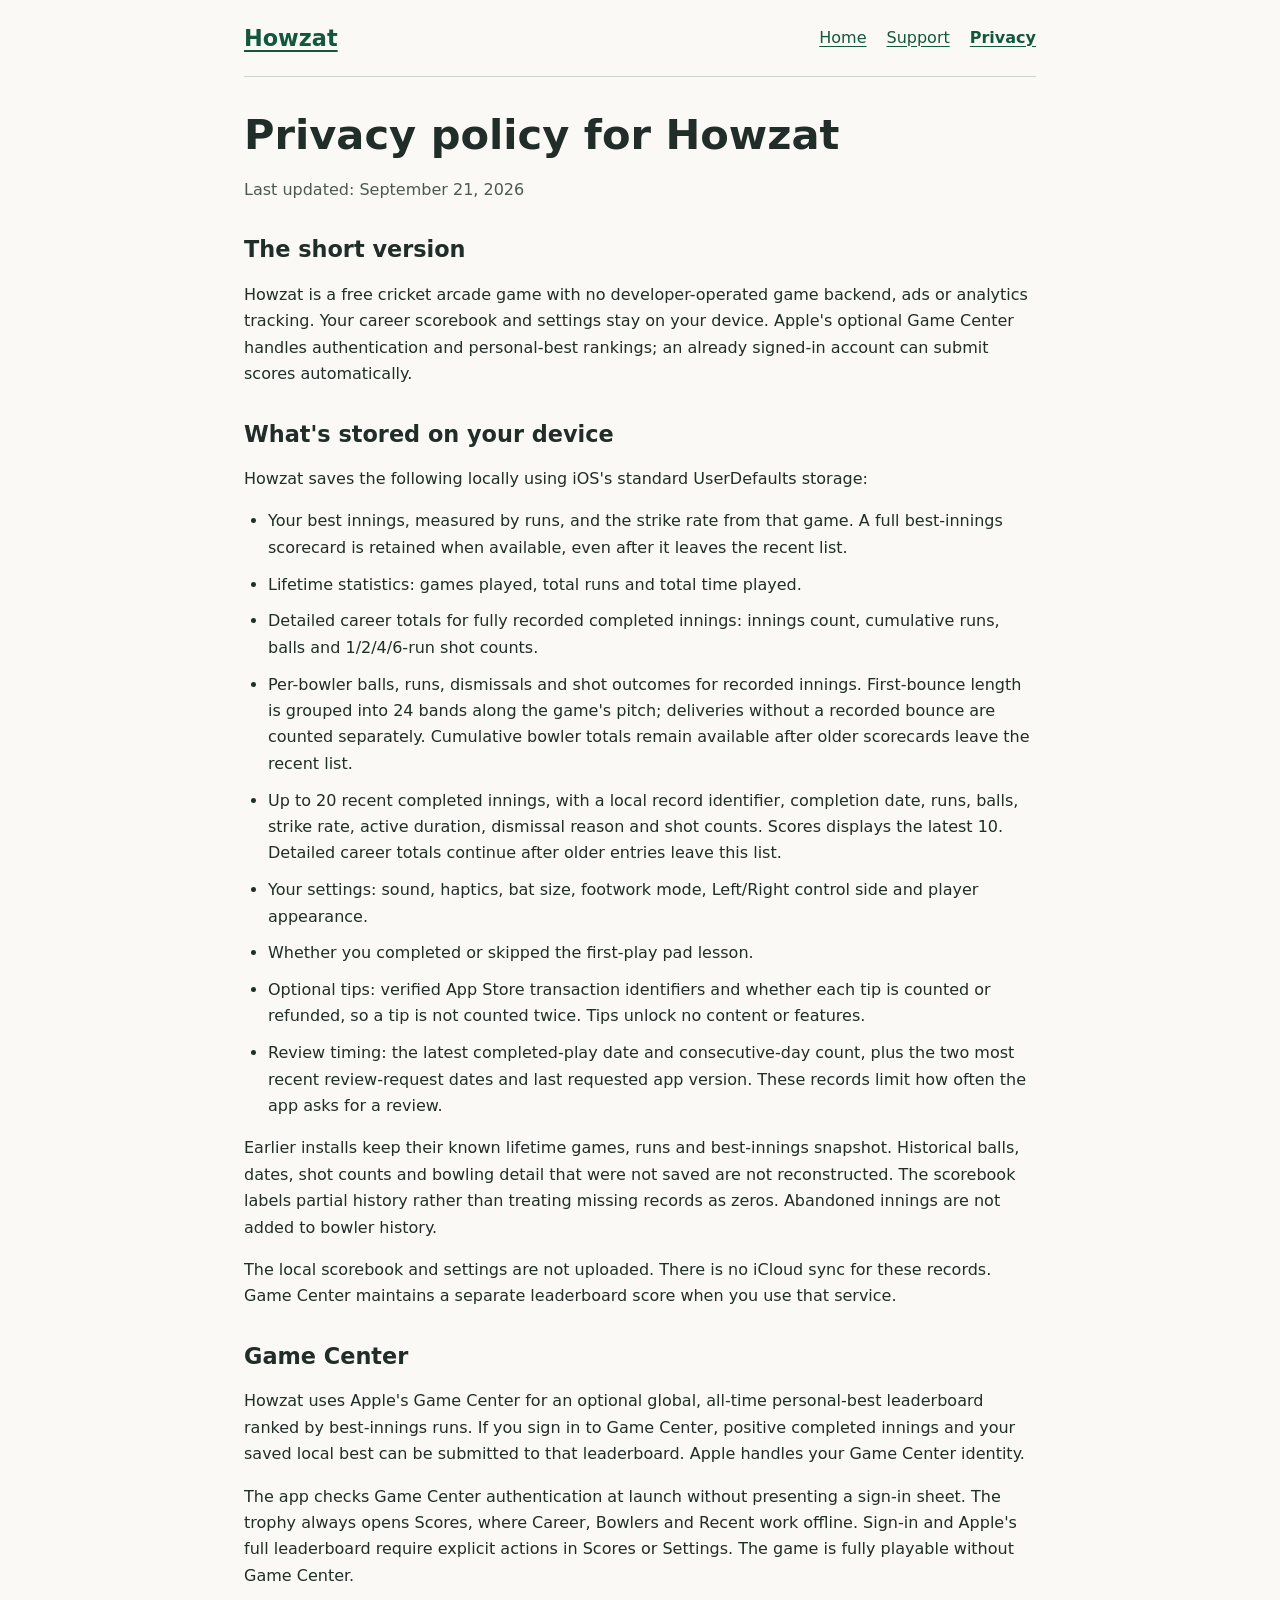
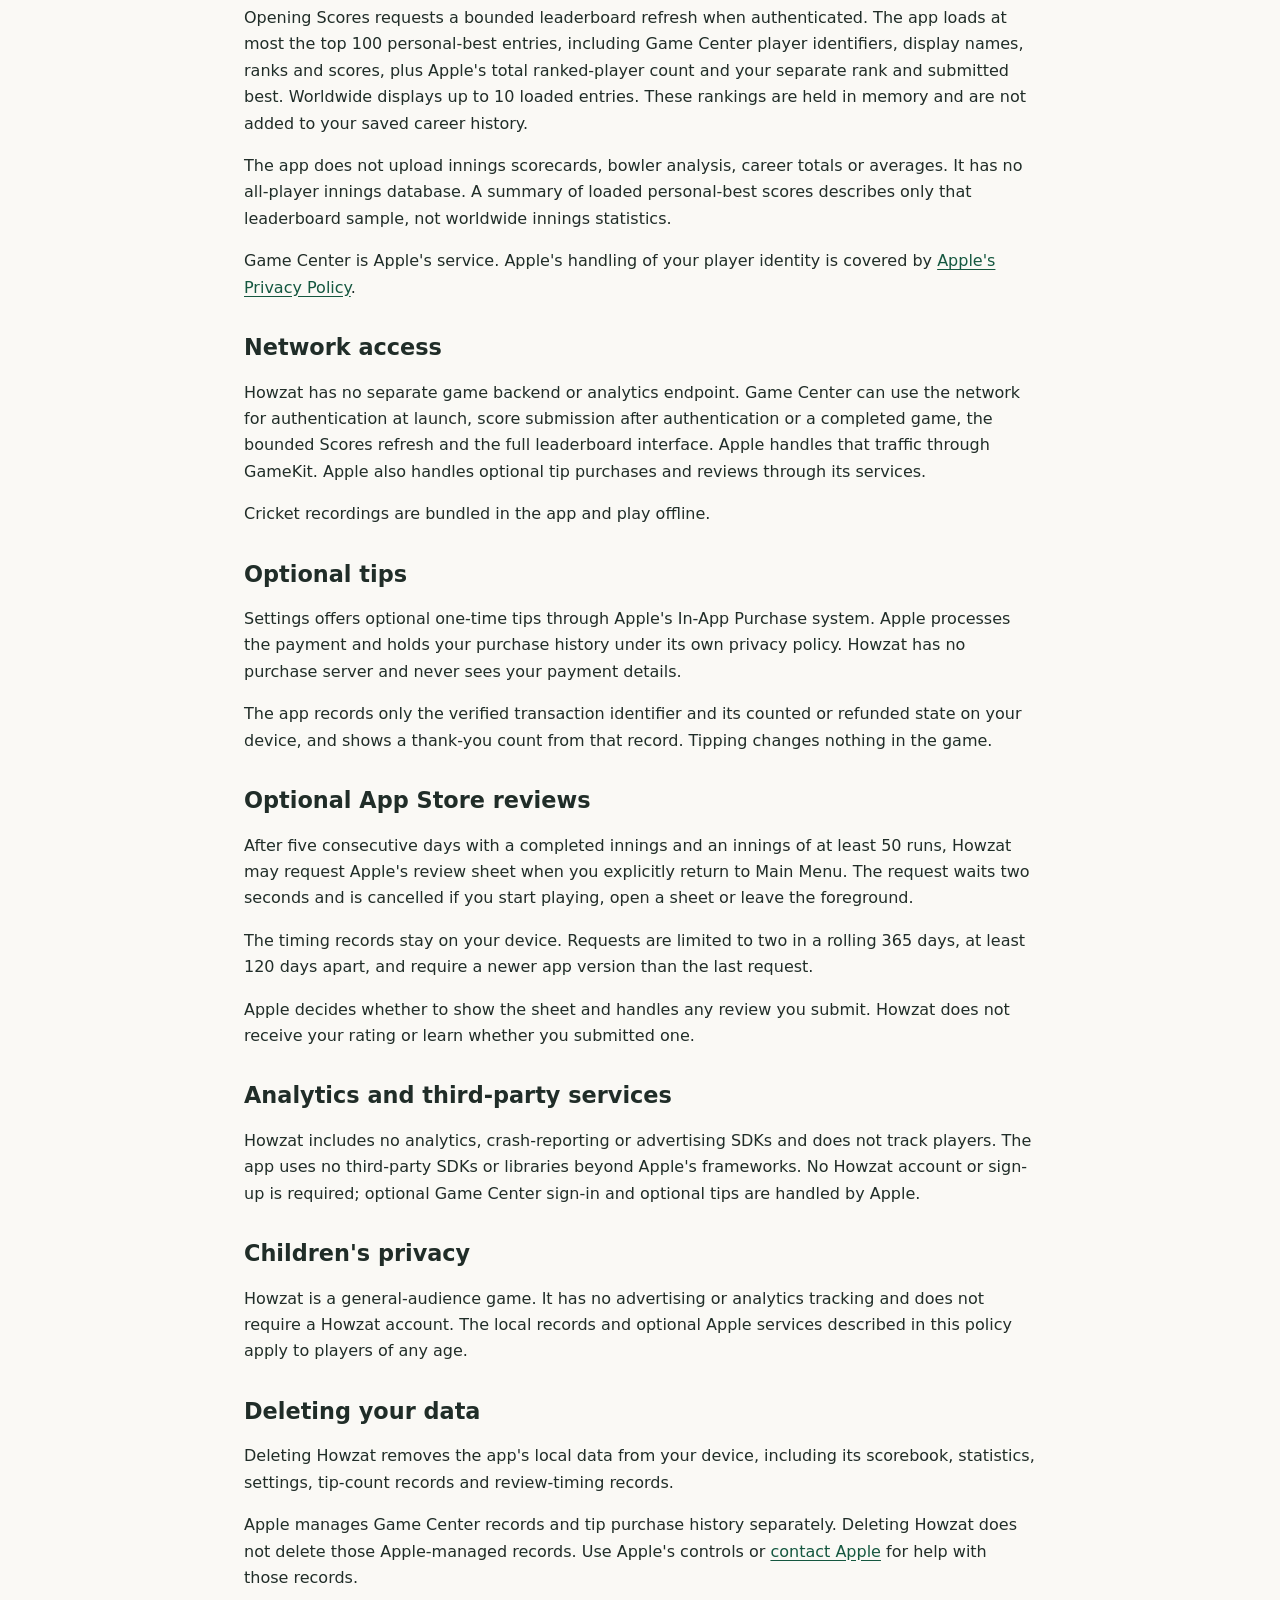
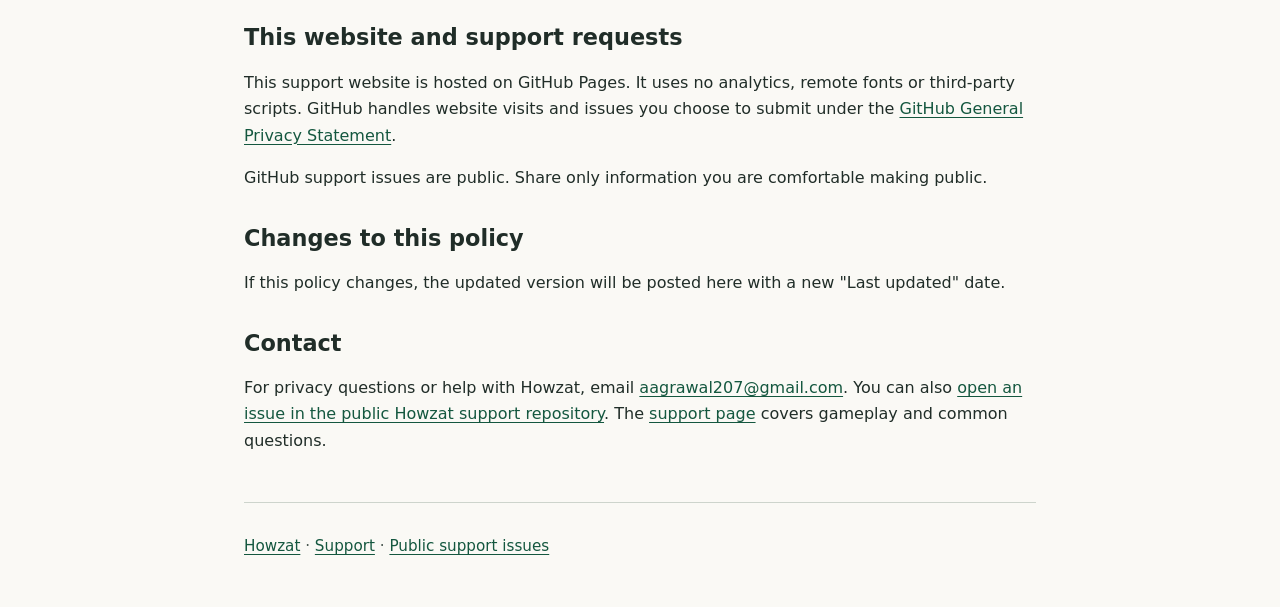
==== privacy.html @ c464844d "docs: update Howzat 1.1 support and privacy" ====
<!doctype html>
<html lang="en">
<head>
  <meta charset="utf-8">
  <meta name="viewport" content="width=device-width, initial-scale=1">
  <meta name="description" content="Howzat's privacy policy: on-device records, optional Game Center, tips and review requests, and data deletion.">
  <title>Privacy policy | Howzat</title>
  <link rel="stylesheet" href="styles.css">
</head>
<body>
  <a class="skip-link" href="#main">Skip to content</a>
  <header class="site-header">
    <a class="brand" href="index.html">Howzat</a>
    <nav aria-label="Main navigation">
      <a href="index.html">Home</a>
      <a href="support.html">Support</a>
      <a href="privacy.html" aria-current="page">Privacy</a>
    </nav>
  </header>
  <main id="main">
    <h1>Privacy policy for Howzat</h1>
    <p class="updated">Last updated: September 21, 2026</p>

    <section aria-labelledby="summary-heading">
      <h2 id="summary-heading">The short version</h2>
      <p>Howzat is a free cricket arcade game with no developer-operated game backend, ads or analytics tracking. Your career scorebook and settings stay on your device. Apple's optional Game Center handles authentication and personal-best rankings; an already signed-in account can submit scores automatically.</p>
    </section>

    <section aria-labelledby="local-heading">
      <h2 id="local-heading">What's stored on your device</h2>
      <p>Howzat saves the following locally using iOS's standard UserDefaults storage:</p>
      <ul>
        <li>Your best innings, measured by runs, and the strike rate from that game. A full best-innings scorecard is retained when available, even after it leaves the recent list.</li>
        <li>Lifetime statistics: games played, total runs and total time played.</li>
        <li>Detailed career totals for fully recorded completed innings: innings count, cumulative runs, balls and 1/2/4/6-run shot counts.</li>
        <li>Per-bowler balls, runs, dismissals and shot outcomes for recorded innings. First-bounce length is grouped into 24 bands along the game's pitch; deliveries without a recorded bounce are counted separately. Cumulative bowler totals remain available after older scorecards leave the recent list.</li>
        <li>Up to 20 recent completed innings, with a local record identifier, completion date, runs, balls, strike rate, active duration, dismissal reason and shot counts. Scores displays the latest 10. Detailed career totals continue after older entries leave this list.</li>
        <li>Your settings: sound, haptics, bat size, footwork mode, Left/Right control side and player appearance.</li>
        <li>Whether you completed or skipped the first-play pad lesson.</li>
        <li>Optional tips: verified App Store transaction identifiers and whether each tip is counted or refunded, so a tip is not counted twice. Tips unlock no content or features.</li>
        <li>Review timing: the latest completed-play date and consecutive-day count, plus the two most recent review-request dates and last requested app version. These records limit how often the app asks for a review.</li>
      </ul>
      <p>Earlier installs keep their known lifetime games, runs and best-innings snapshot. Historical balls, dates, shot counts and bowling detail that were not saved are not reconstructed. The scorebook labels partial history rather than treating missing records as zeros. Abandoned innings are not added to bowler history.</p>
      <p>The local scorebook and settings are not uploaded. There is no iCloud sync for these records. Game Center maintains a separate leaderboard score when you use that service.</p>
    </section>

    <section aria-labelledby="game-center-heading">
      <h2 id="game-center-heading">Game Center</h2>
      <p>Howzat uses Apple's Game Center for an optional global, all-time personal-best leaderboard ranked by best-innings runs. If you sign in to Game Center, positive completed innings and your saved local best can be submitted to that leaderboard. Apple handles your Game Center identity.</p>
      <p>The app checks Game Center authentication at launch without presenting a sign-in sheet. The trophy always opens Scores, where Career, Bowlers and Recent work offline. Sign-in and Apple's full leaderboard require explicit actions in Scores or Settings. The game is fully playable without Game Center.</p>
      <p>Opening Scores requests a bounded leaderboard refresh when authenticated. The app loads at most the top 100 personal-best entries, including Game Center player identifiers, display names, ranks and scores, plus Apple's total ranked-player count and your separate rank and submitted best. Worldwide displays up to 10 loaded entries. These rankings are held in memory and are not added to your saved career history.</p>
      <p>The app does not upload innings scorecards, bowler analysis, career totals or averages. It has no all-player innings database. A summary of loaded personal-best scores describes only that leaderboard sample, not worldwide innings statistics.</p>
      <p>Game Center is Apple's service. Apple's handling of your player identity is covered by <a href="https://www.apple.com/legal/privacy/">Apple's Privacy Policy</a>.</p>
    </section>

    <section aria-labelledby="network-heading">
      <h2 id="network-heading">Network access</h2>
      <p>Howzat has no separate game backend or analytics endpoint. Game Center can use the network for authentication at launch, score submission after authentication or a completed game, the bounded Scores refresh and the full leaderboard interface. Apple handles that traffic through GameKit. Apple also handles optional tip purchases and reviews through its services.</p>
      <p>Cricket recordings are bundled in the app and play offline.</p>
    </section>

    <section aria-labelledby="tips-heading">
      <h2 id="tips-heading">Optional tips</h2>
      <p>Settings offers optional one-time tips through Apple's In-App Purchase system. Apple processes the payment and holds your purchase history under its own privacy policy. Howzat has no purchase server and never sees your payment details.</p>
      <p>The app records only the verified transaction identifier and its counted or refunded state on your device, and shows a thank-you count from that record. Tipping changes nothing in the game.</p>
    </section>

    <section aria-labelledby="reviews-heading">
      <h2 id="reviews-heading">Optional App Store reviews</h2>
      <p>After five consecutive days with a completed innings and an innings of at least 50 runs, Howzat may request Apple's review sheet when you explicitly return to Main Menu. The request waits two seconds and is cancelled if you start playing, open a sheet or leave the foreground.</p>
      <p>The timing records stay on your device. Requests are limited to two in a rolling 365 days, at least 120 days apart, and require a newer app version than the last request.</p>
      <p>Apple decides whether to show the sheet and handles any review you submit. Howzat does not receive your rating or learn whether you submitted one.</p>
    </section>

    <section aria-labelledby="tracking-heading">
      <h2 id="tracking-heading">Analytics and third-party services</h2>
      <p>Howzat includes no analytics, crash-reporting or advertising SDKs and does not track players. The app uses no third-party SDKs or libraries beyond Apple's frameworks. No Howzat account or sign-up is required; optional Game Center sign-in and optional tips are handled by Apple.</p>
    </section>

    <section aria-labelledby="children-heading">
      <h2 id="children-heading">Children's privacy</h2>
      <p>Howzat is a general-audience game. It has no advertising or analytics tracking and does not require a Howzat account. The local records and optional Apple services described in this policy apply to players of any age.</p>
    </section>

    <section aria-labelledby="deletion-heading">
      <h2 id="deletion-heading">Deleting your data</h2>
      <p>Deleting Howzat removes the app's local data from your device, including its scorebook, statistics, settings, tip-count records and review-timing records.</p>
      <p>Apple manages Game Center records and tip purchase history separately. Deleting Howzat does not delete those Apple-managed records. Use Apple's controls or <a href="https://support.apple.com/">contact Apple</a> for help with those records.</p>
    </section>

    <section aria-labelledby="website-heading">
      <h2 id="website-heading">This website and support requests</h2>
      <p>This support website is hosted on GitHub Pages. It uses no analytics, remote fonts or third-party scripts. GitHub handles website visits and issues you choose to submit under the <a href="https://docs.github.com/en/site-policy/privacy-policies/github-general-privacy-statement">GitHub General Privacy Statement</a>.</p>
      <p>GitHub support issues are public. Share only information you are comfortable making public.</p>
    </section>

    <section aria-labelledby="changes-heading">
      <h2 id="changes-heading">Changes to this policy</h2>
      <p>If this policy changes, the updated version will be posted here with a new "Last updated" date.</p>
    </section>

    <section aria-labelledby="contact-heading">
      <h2 id="contact-heading">Contact</h2>
      <p>For privacy questions or help with Howzat, email <a href="mailto:aagrawal207@gmail.com">aagrawal207@gmail.com</a>. You can also <a href="https://github.com/aagrawal207/howzat-support/issues">open an issue in the public Howzat support repository</a>. The <a href="support.html">support page</a> covers gameplay and common questions.</p>
    </section>
  </main>
  <footer class="site-footer">
    <p><a href="index.html">Howzat</a> · <a href="support.html">Support</a> · <a href="https://github.com/aagrawal207/howzat-support/issues">Public support issues</a></p>
  </footer>
</body>
</html>
---- styles.css ----
:root {
  color-scheme: light;
  font-family: system-ui, -apple-system, BlinkMacSystemFont, "Segoe UI", sans-serif;
  color: #202d28;
  background: #faf9f5;
  line-height: 1.65;
  -webkit-text-size-adjust: 100%;
}

* {
  box-sizing: border-box;
}

body {
  max-width: 52rem;
  margin: 0 auto;
  padding: 0 1.25rem;
  overflow-wrap: break-word;
}

a {
  color: #14573f;
  text-underline-offset: 0.18em;
}

a:hover {
  text-decoration-thickness: 0.15em;
}

a:focus-visible {
  outline: 3px solid #14573f;
  outline-offset: 4px;
}

.skip-link {
  position: absolute;
  top: 0.5rem;
  left: 1rem;
  padding: 0.75rem;
  background: #fff;
  transform: translateY(-200%);
}

.skip-link:focus {
  transform: translateY(0);
}

.site-header {
  display: flex;
  flex-wrap: wrap;
  align-items: center;
  justify-content: space-between;
  gap: 0.5rem 1.5rem;
  padding: 1rem 0;
  border-bottom: 1px solid #cdd4cc;
}

.brand {
  font-size: 1.4rem;
  font-weight: 750;
}

nav {
  display: flex;
  flex-wrap: wrap;
  gap: 0.25rem 1.25rem;
}

.site-header a {
  display: inline-flex;
  align-items: center;
  min-height: 2.75rem;
}

nav [aria-current="page"] {
  font-weight: 700;
}

main {
  padding: 1.5rem 0 2rem;
}

h1, h2, h3 {
  line-height: 1.25;
}

h1 {
  font-size: clamp(2rem, 6vw, 2.6rem);
  margin: 0.5rem 0 1rem;
}

h2 {
  font-size: 1.4rem;
  margin-top: 2rem;
}

h3 {
  font-size: 1.1rem;
  margin-top: 1.5rem;
}

.lead {
  font-size: 1.15rem;
}

li + li {
  margin-top: 0.65rem;
}

ul, ol {
  padding-left: 1.5rem;
}

.contact {
  padding: 0.25rem 1.25rem 0.5rem;
  border: 1px solid #cdd4cc;
  border-radius: 0.5rem;
  background: #fff;
}

.contact h2 {
  margin-top: 1rem;
}

.button {
  display: inline-block;
  padding: 0.7rem 1rem;
  border-radius: 0.3rem;
  background: #14573f;
  color: #fff;
  font-weight: 650;
}

.updated, .site-footer {
  color: #4c5952;
}

.site-footer {
  padding: 1rem 0 2rem;
  border-top: 1px solid #cdd4cc;
  font-size: 0.95rem;
}
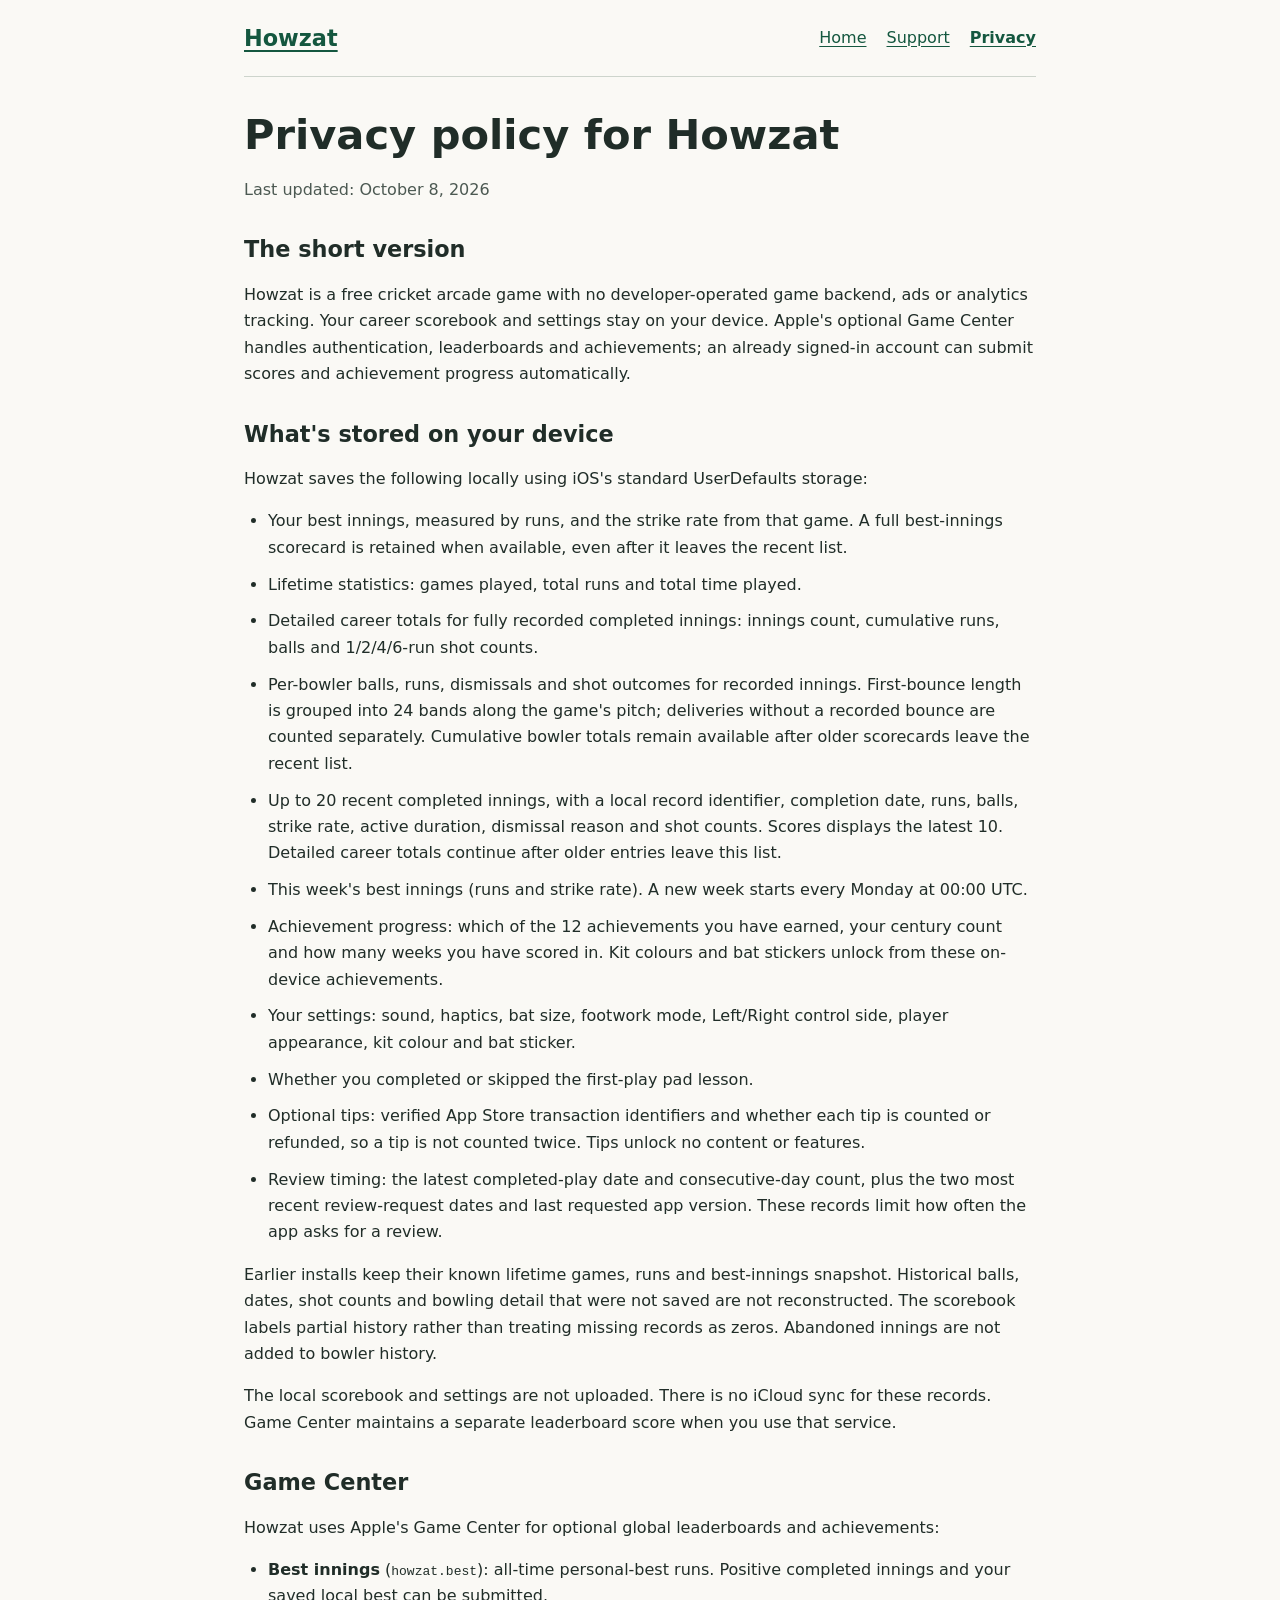
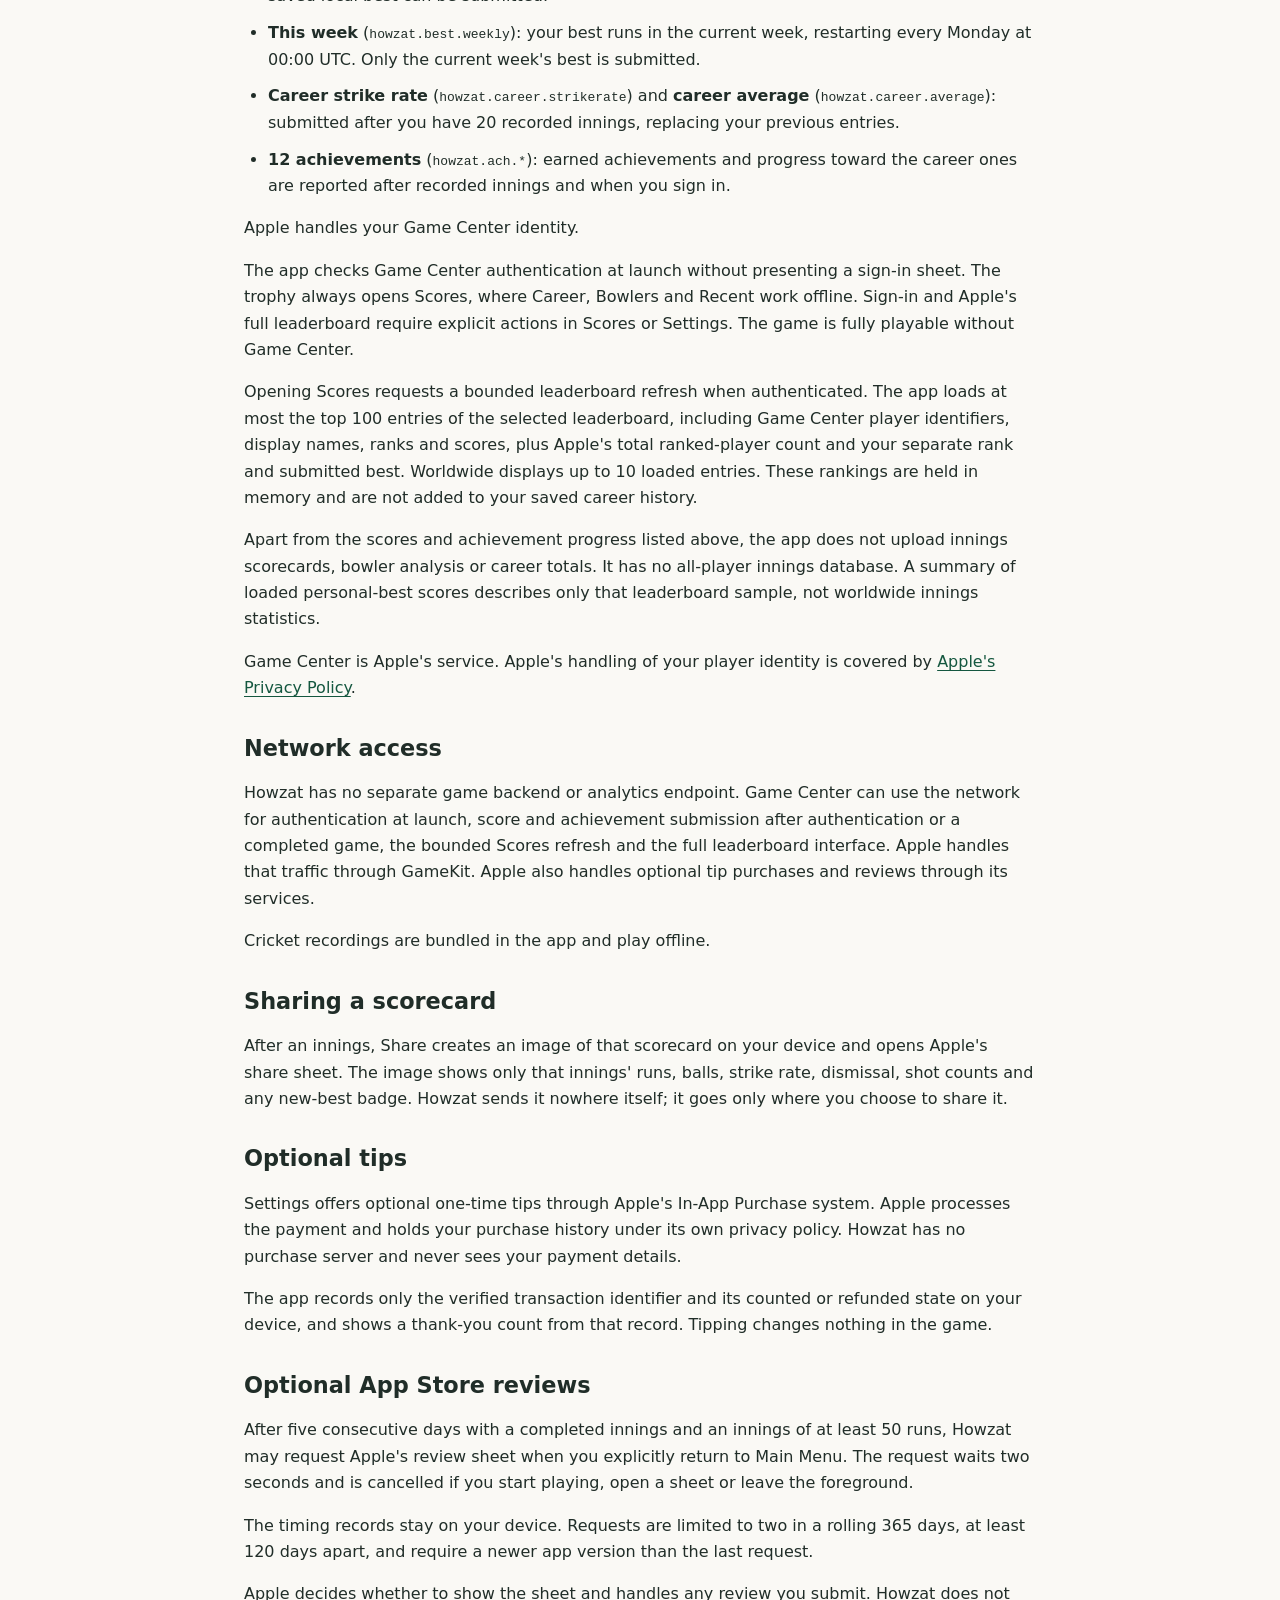
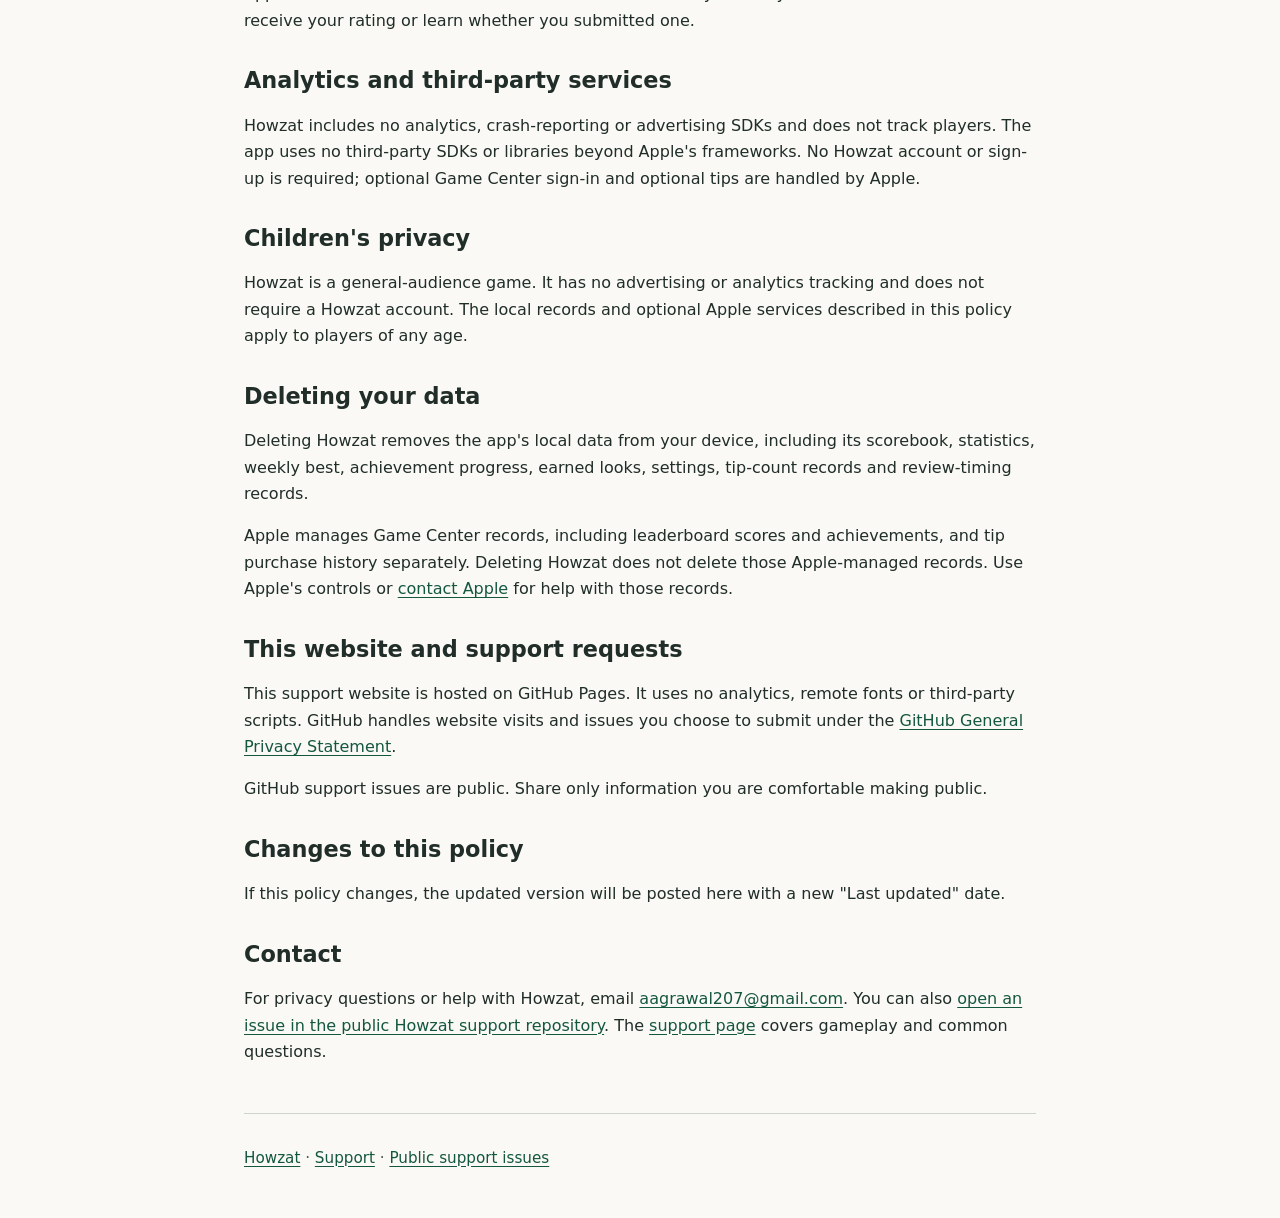
==== commit 0e1067bc: "docs: update Howzat 1.4 support and privacy" ====
--- a/privacy.html
+++ b/privacy.html
@@ -3,7 +3,7 @@
 <head>
   <meta charset="utf-8">
   <meta name="viewport" content="width=device-width, initial-scale=1">
-  <meta name="description" content="Howzat's privacy policy: on-device records, optional Game Center, tips and review requests, and data deletion.">
+  <meta name="description" content="Howzat's privacy policy: on-device records, optional Game Center leaderboards and achievements, sharing, tips and review requests, and data deletion.">
   <title>Privacy policy | Howzat</title>
   <link rel="stylesheet" href="styles.css">
 </head>
@@ -19,11 +19,11 @@
   </header>
   <main id="main">
     <h1>Privacy policy for Howzat</h1>
-    <p class="updated">Last updated: September 21, 2026</p>
+    <p class="updated">Last updated: October 8, 2026</p>
 
     <section aria-labelledby="summary-heading">
       <h2 id="summary-heading">The short version</h2>
-      <p>Howzat is a free cricket arcade game with no developer-operated game backend, ads or analytics tracking. Your career scorebook and settings stay on your device. Apple's optional Game Center handles authentication and personal-best rankings; an already signed-in account can submit scores automatically.</p>
+      <p>Howzat is a free cricket arcade game with no developer-operated game backend, ads or analytics tracking. Your career scorebook and settings stay on your device. Apple's optional Game Center handles authentication, leaderboards and achievements; an already signed-in account can submit scores and achievement progress automatically.</p>
     </section>
 
     <section aria-labelledby="local-heading">
@@ -35,7 +35,9 @@
         <li>Detailed career totals for fully recorded completed innings: innings count, cumulative runs, balls and 1/2/4/6-run shot counts.</li>
         <li>Per-bowler balls, runs, dismissals and shot outcomes for recorded innings. First-bounce length is grouped into 24 bands along the game's pitch; deliveries without a recorded bounce are counted separately. Cumulative bowler totals remain available after older scorecards leave the recent list.</li>
         <li>Up to 20 recent completed innings, with a local record identifier, completion date, runs, balls, strike rate, active duration, dismissal reason and shot counts. Scores displays the latest 10. Detailed career totals continue after older entries leave this list.</li>
-        <li>Your settings: sound, haptics, bat size, footwork mode, Left/Right control side and player appearance.</li>
+        <li>This week's best innings (runs and strike rate). A new week starts every Monday at 00:00 UTC.</li>
+        <li>Achievement progress: which of the 12 achievements you have earned, your century count and how many weeks you have scored in. Kit colours and bat stickers unlock from these on-device achievements.</li>
+        <li>Your settings: sound, haptics, bat size, footwork mode, Left/Right control side, player appearance, kit colour and bat sticker.</li>
         <li>Whether you completed or skipped the first-play pad lesson.</li>
         <li>Optional tips: verified App Store transaction identifiers and whether each tip is counted or refunded, so a tip is not counted twice. Tips unlock no content or features.</li>
         <li>Review timing: the latest completed-play date and consecutive-day count, plus the two most recent review-request dates and last requested app version. These records limit how often the app asks for a review.</li>
@@ -46,17 +48,29 @@
 
     <section aria-labelledby="game-center-heading">
       <h2 id="game-center-heading">Game Center</h2>
-      <p>Howzat uses Apple's Game Center for an optional global, all-time personal-best leaderboard ranked by best-innings runs. If you sign in to Game Center, positive completed innings and your saved local best can be submitted to that leaderboard. Apple handles your Game Center identity.</p>
+      <p>Howzat uses Apple's Game Center for optional global leaderboards and achievements:</p>
+      <ul>
+        <li><strong>Best innings</strong> (<code>howzat.best</code>): all-time personal-best runs. Positive completed innings and your saved local best can be submitted.</li>
+        <li><strong>This week</strong> (<code>howzat.best.weekly</code>): your best runs in the current week, restarting every Monday at 00:00 UTC. Only the current week's best is submitted.</li>
+        <li><strong>Career strike rate</strong> (<code>howzat.career.strikerate</code>) and <strong>career average</strong> (<code>howzat.career.average</code>): submitted after you have 20 recorded innings, replacing your previous entries.</li>
+        <li><strong>12 achievements</strong> (<code>howzat.ach.*</code>): earned achievements and progress toward the career ones are reported after recorded innings and when you sign in.</li>
+      </ul>
+      <p>Apple handles your Game Center identity.</p>
       <p>The app checks Game Center authentication at launch without presenting a sign-in sheet. The trophy always opens Scores, where Career, Bowlers and Recent work offline. Sign-in and Apple's full leaderboard require explicit actions in Scores or Settings. The game is fully playable without Game Center.</p>
-      <p>Opening Scores requests a bounded leaderboard refresh when authenticated. The app loads at most the top 100 personal-best entries, including Game Center player identifiers, display names, ranks and scores, plus Apple's total ranked-player count and your separate rank and submitted best. Worldwide displays up to 10 loaded entries. These rankings are held in memory and are not added to your saved career history.</p>
-      <p>The app does not upload innings scorecards, bowler analysis, career totals or averages. It has no all-player innings database. A summary of loaded personal-best scores describes only that leaderboard sample, not worldwide innings statistics.</p>
+      <p>Opening Scores requests a bounded leaderboard refresh when authenticated. The app loads at most the top 100 entries of the selected leaderboard, including Game Center player identifiers, display names, ranks and scores, plus Apple's total ranked-player count and your separate rank and submitted best. Worldwide displays up to 10 loaded entries. These rankings are held in memory and are not added to your saved career history.</p>
+      <p>Apart from the scores and achievement progress listed above, the app does not upload innings scorecards, bowler analysis or career totals. It has no all-player innings database. A summary of loaded personal-best scores describes only that leaderboard sample, not worldwide innings statistics.</p>
       <p>Game Center is Apple's service. Apple's handling of your player identity is covered by <a href="https://www.apple.com/legal/privacy/">Apple's Privacy Policy</a>.</p>
     </section>
 
     <section aria-labelledby="network-heading">
       <h2 id="network-heading">Network access</h2>
-      <p>Howzat has no separate game backend or analytics endpoint. Game Center can use the network for authentication at launch, score submission after authentication or a completed game, the bounded Scores refresh and the full leaderboard interface. Apple handles that traffic through GameKit. Apple also handles optional tip purchases and reviews through its services.</p>
+      <p>Howzat has no separate game backend or analytics endpoint. Game Center can use the network for authentication at launch, score and achievement submission after authentication or a completed game, the bounded Scores refresh and the full leaderboard interface. Apple handles that traffic through GameKit. Apple also handles optional tip purchases and reviews through its services.</p>
       <p>Cricket recordings are bundled in the app and play offline.</p>
+    </section>
+
+    <section aria-labelledby="share-heading">
+      <h2 id="share-heading">Sharing a scorecard</h2>
+      <p>After an innings, Share creates an image of that scorecard on your device and opens Apple's share sheet. The image shows only that innings' runs, balls, strike rate, dismissal, shot counts and any new-best badge. Howzat sends it nowhere itself; it goes only where you choose to share it.</p>
     </section>
 
     <section aria-labelledby="tips-heading">
@@ -84,8 +98,8 @@
 
     <section aria-labelledby="deletion-heading">
       <h2 id="deletion-heading">Deleting your data</h2>
-      <p>Deleting Howzat removes the app's local data from your device, including its scorebook, statistics, settings, tip-count records and review-timing records.</p>
-      <p>Apple manages Game Center records and tip purchase history separately. Deleting Howzat does not delete those Apple-managed records. Use Apple's controls or <a href="https://support.apple.com/">contact Apple</a> for help with those records.</p>
+      <p>Deleting Howzat removes the app's local data from your device, including its scorebook, statistics, weekly best, achievement progress, earned looks, settings, tip-count records and review-timing records.</p>
+      <p>Apple manages Game Center records, including leaderboard scores and achievements, and tip purchase history separately. Deleting Howzat does not delete those Apple-managed records. Use Apple's controls or <a href="https://support.apple.com/">contact Apple</a> for help with those records.</p>
     </section>
 
     <section aria-labelledby="website-heading">
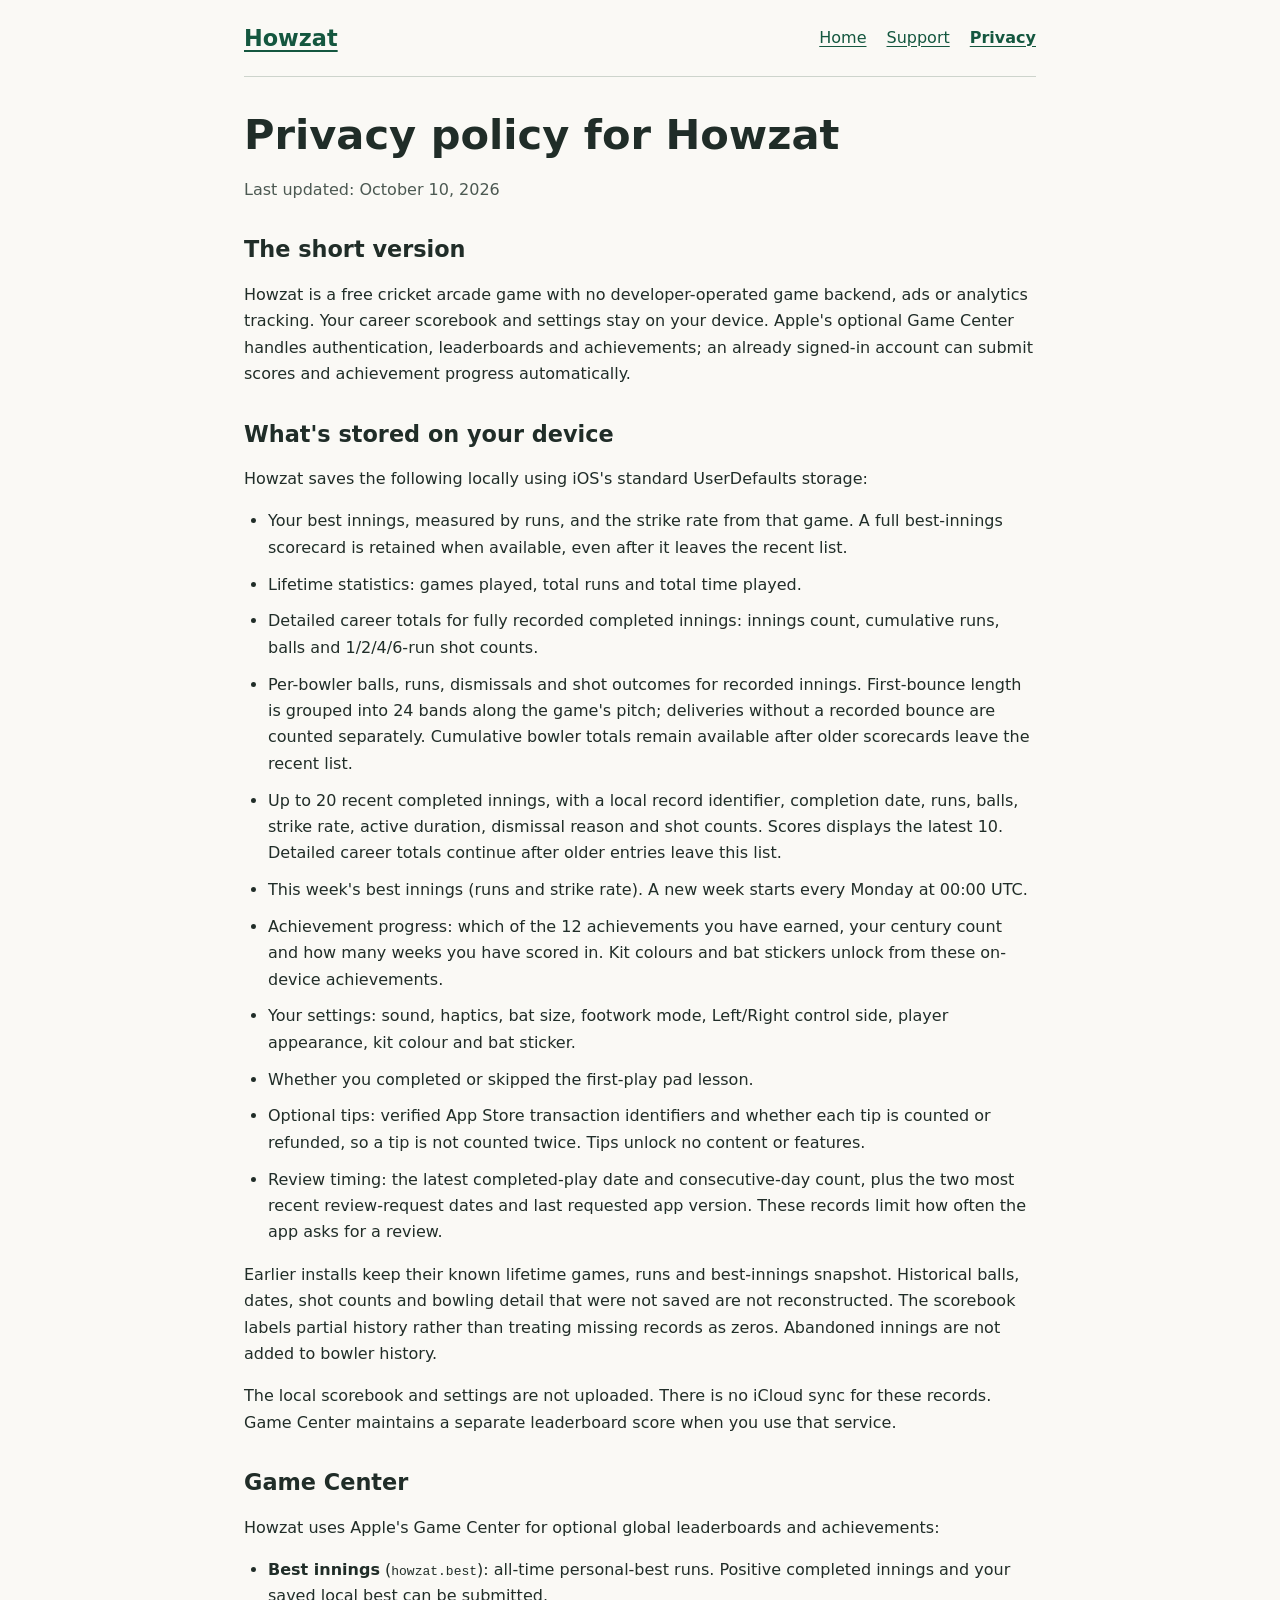
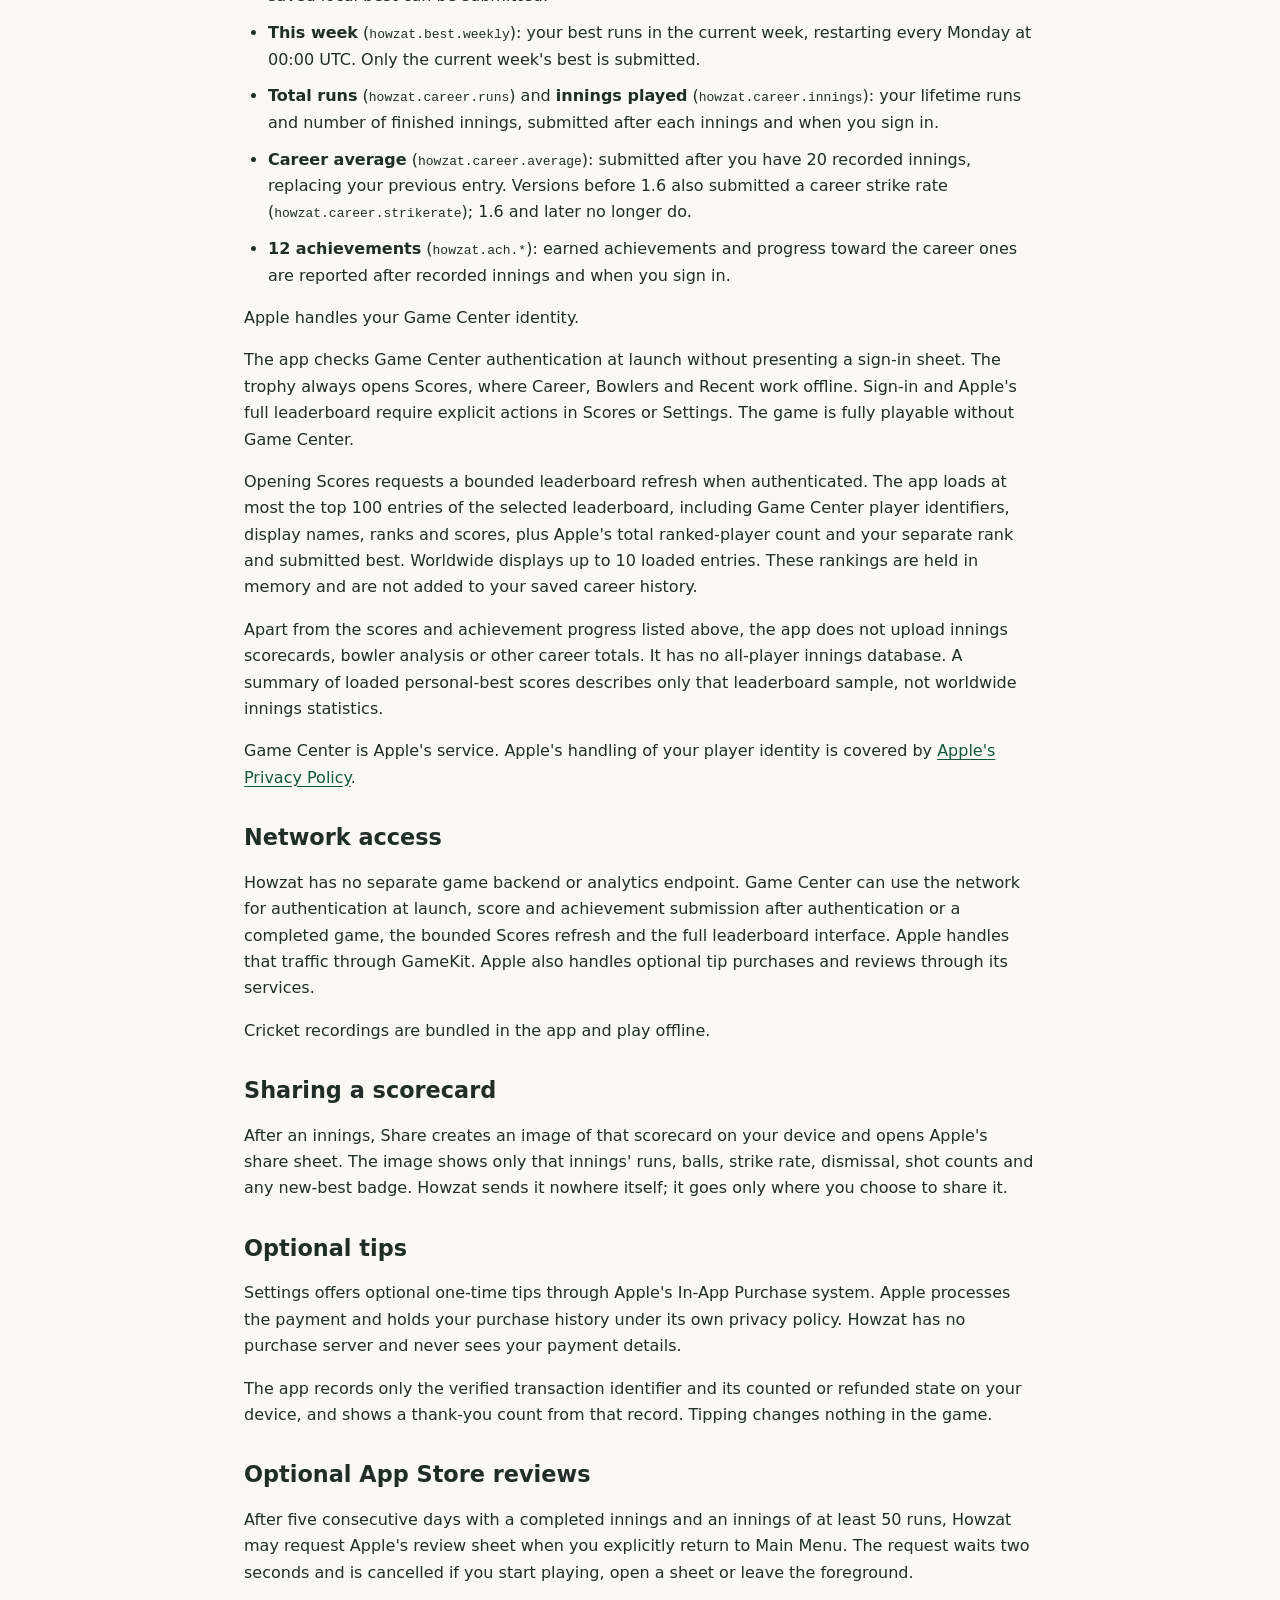
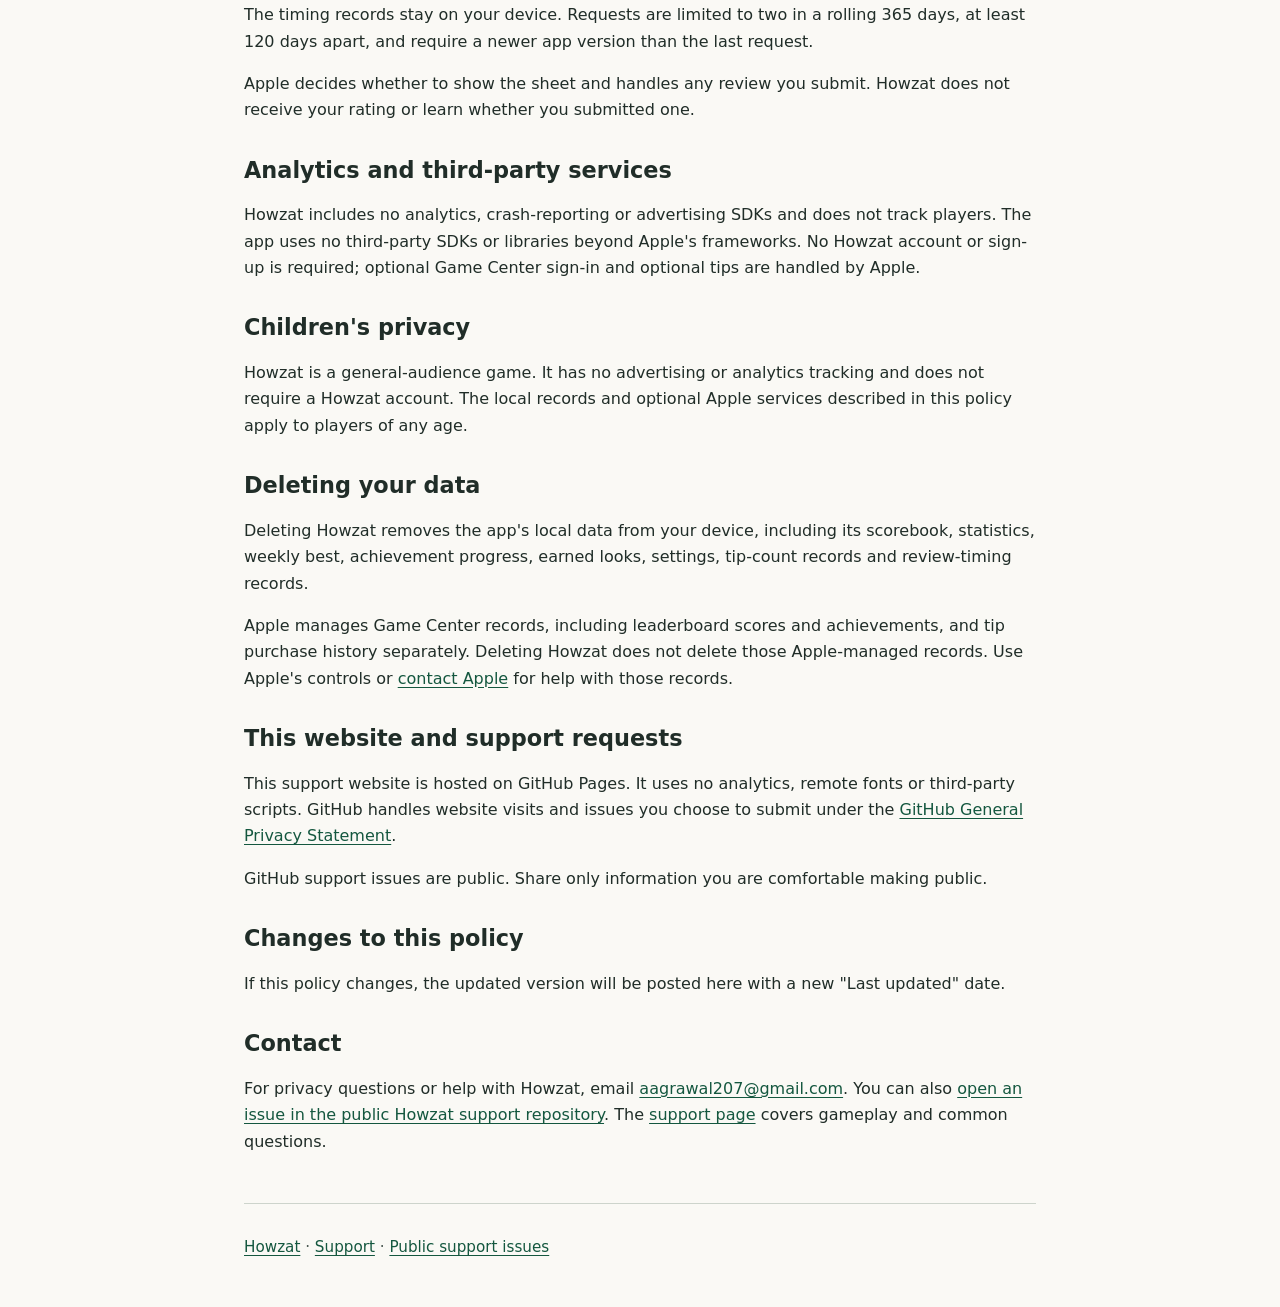
==== commit 4d0bb4ad: "docs: update Howzat 1.6 leaderboards in support and privacy" ====
--- a/privacy.html
+++ b/privacy.html
@@ -19,7 +19,7 @@
   </header>
   <main id="main">
     <h1>Privacy policy for Howzat</h1>
-    <p class="updated">Last updated: October 8, 2026</p>
+    <p class="updated">Last updated: October 10, 2026</p>
 
     <section aria-labelledby="summary-heading">
       <h2 id="summary-heading">The short version</h2>
@@ -52,13 +52,14 @@
       <ul>
         <li><strong>Best innings</strong> (<code>howzat.best</code>): all-time personal-best runs. Positive completed innings and your saved local best can be submitted.</li>
         <li><strong>This week</strong> (<code>howzat.best.weekly</code>): your best runs in the current week, restarting every Monday at 00:00 UTC. Only the current week's best is submitted.</li>
-        <li><strong>Career strike rate</strong> (<code>howzat.career.strikerate</code>) and <strong>career average</strong> (<code>howzat.career.average</code>): submitted after you have 20 recorded innings, replacing your previous entries.</li>
+        <li><strong>Total runs</strong> (<code>howzat.career.runs</code>) and <strong>innings played</strong> (<code>howzat.career.innings</code>): your lifetime runs and number of finished innings, submitted after each innings and when you sign in.</li>
+        <li><strong>Career average</strong> (<code>howzat.career.average</code>): submitted after you have 20 recorded innings, replacing your previous entry. Versions before 1.6 also submitted a career strike rate (<code>howzat.career.strikerate</code>); 1.6 and later no longer do.</li>
         <li><strong>12 achievements</strong> (<code>howzat.ach.*</code>): earned achievements and progress toward the career ones are reported after recorded innings and when you sign in.</li>
       </ul>
       <p>Apple handles your Game Center identity.</p>
       <p>The app checks Game Center authentication at launch without presenting a sign-in sheet. The trophy always opens Scores, where Career, Bowlers and Recent work offline. Sign-in and Apple's full leaderboard require explicit actions in Scores or Settings. The game is fully playable without Game Center.</p>
       <p>Opening Scores requests a bounded leaderboard refresh when authenticated. The app loads at most the top 100 entries of the selected leaderboard, including Game Center player identifiers, display names, ranks and scores, plus Apple's total ranked-player count and your separate rank and submitted best. Worldwide displays up to 10 loaded entries. These rankings are held in memory and are not added to your saved career history.</p>
-      <p>Apart from the scores and achievement progress listed above, the app does not upload innings scorecards, bowler analysis or career totals. It has no all-player innings database. A summary of loaded personal-best scores describes only that leaderboard sample, not worldwide innings statistics.</p>
+      <p>Apart from the scores and achievement progress listed above, the app does not upload innings scorecards, bowler analysis or other career totals. It has no all-player innings database. A summary of loaded personal-best scores describes only that leaderboard sample, not worldwide innings statistics.</p>
       <p>Game Center is Apple's service. Apple's handling of your player identity is covered by <a href="https://www.apple.com/legal/privacy/">Apple's Privacy Policy</a>.</p>
     </section>
 
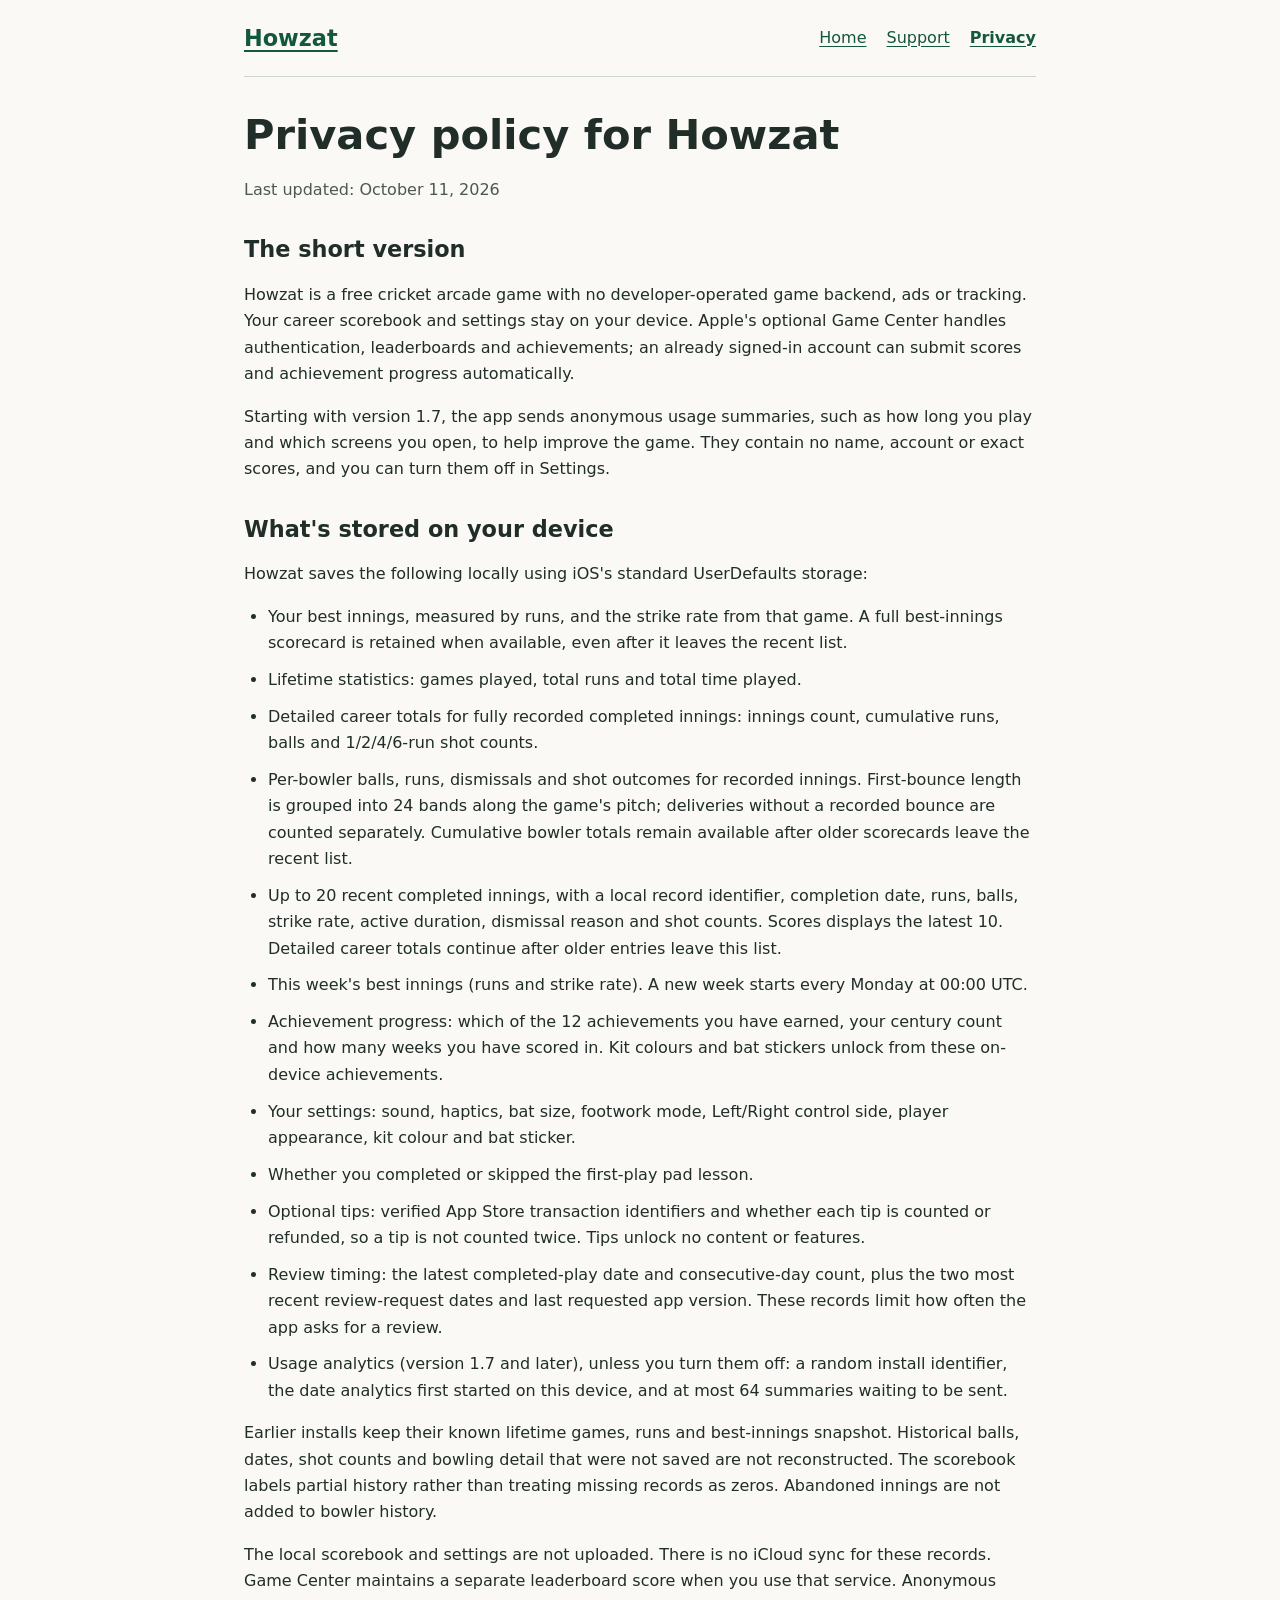
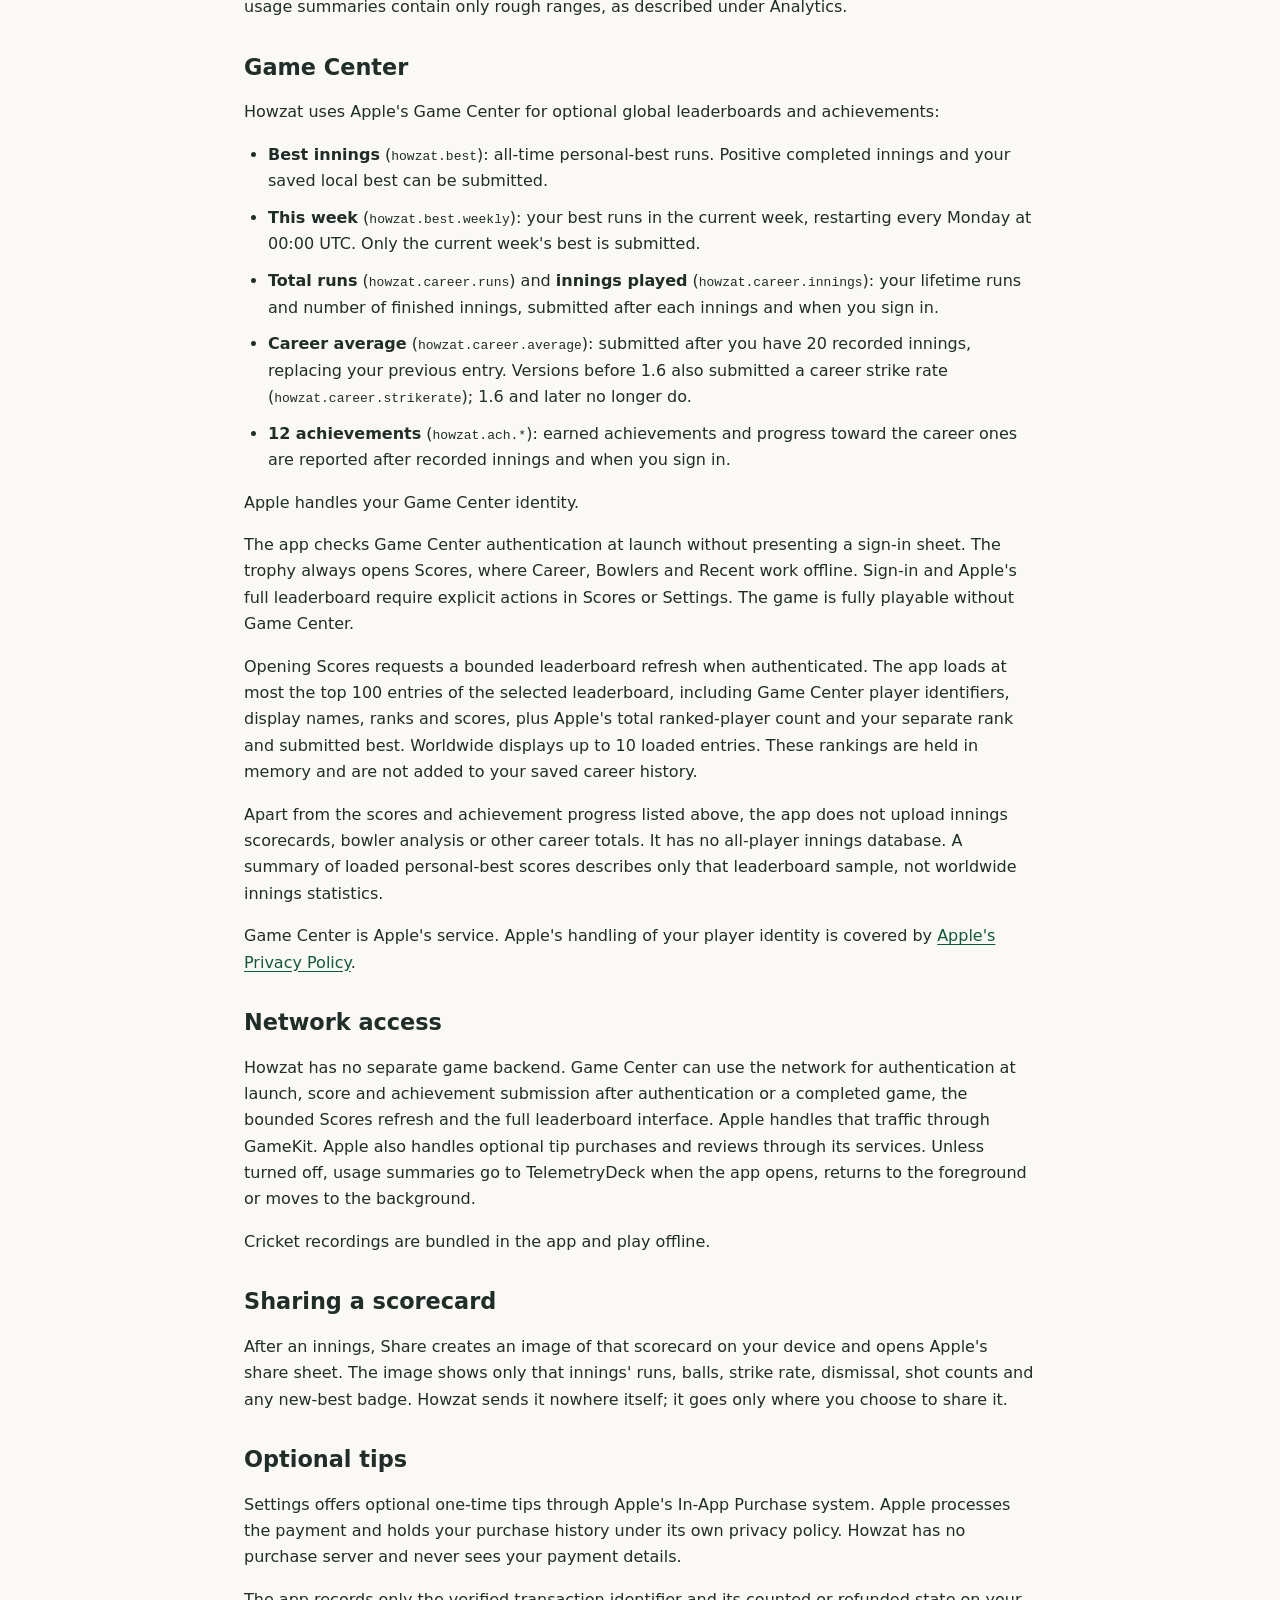
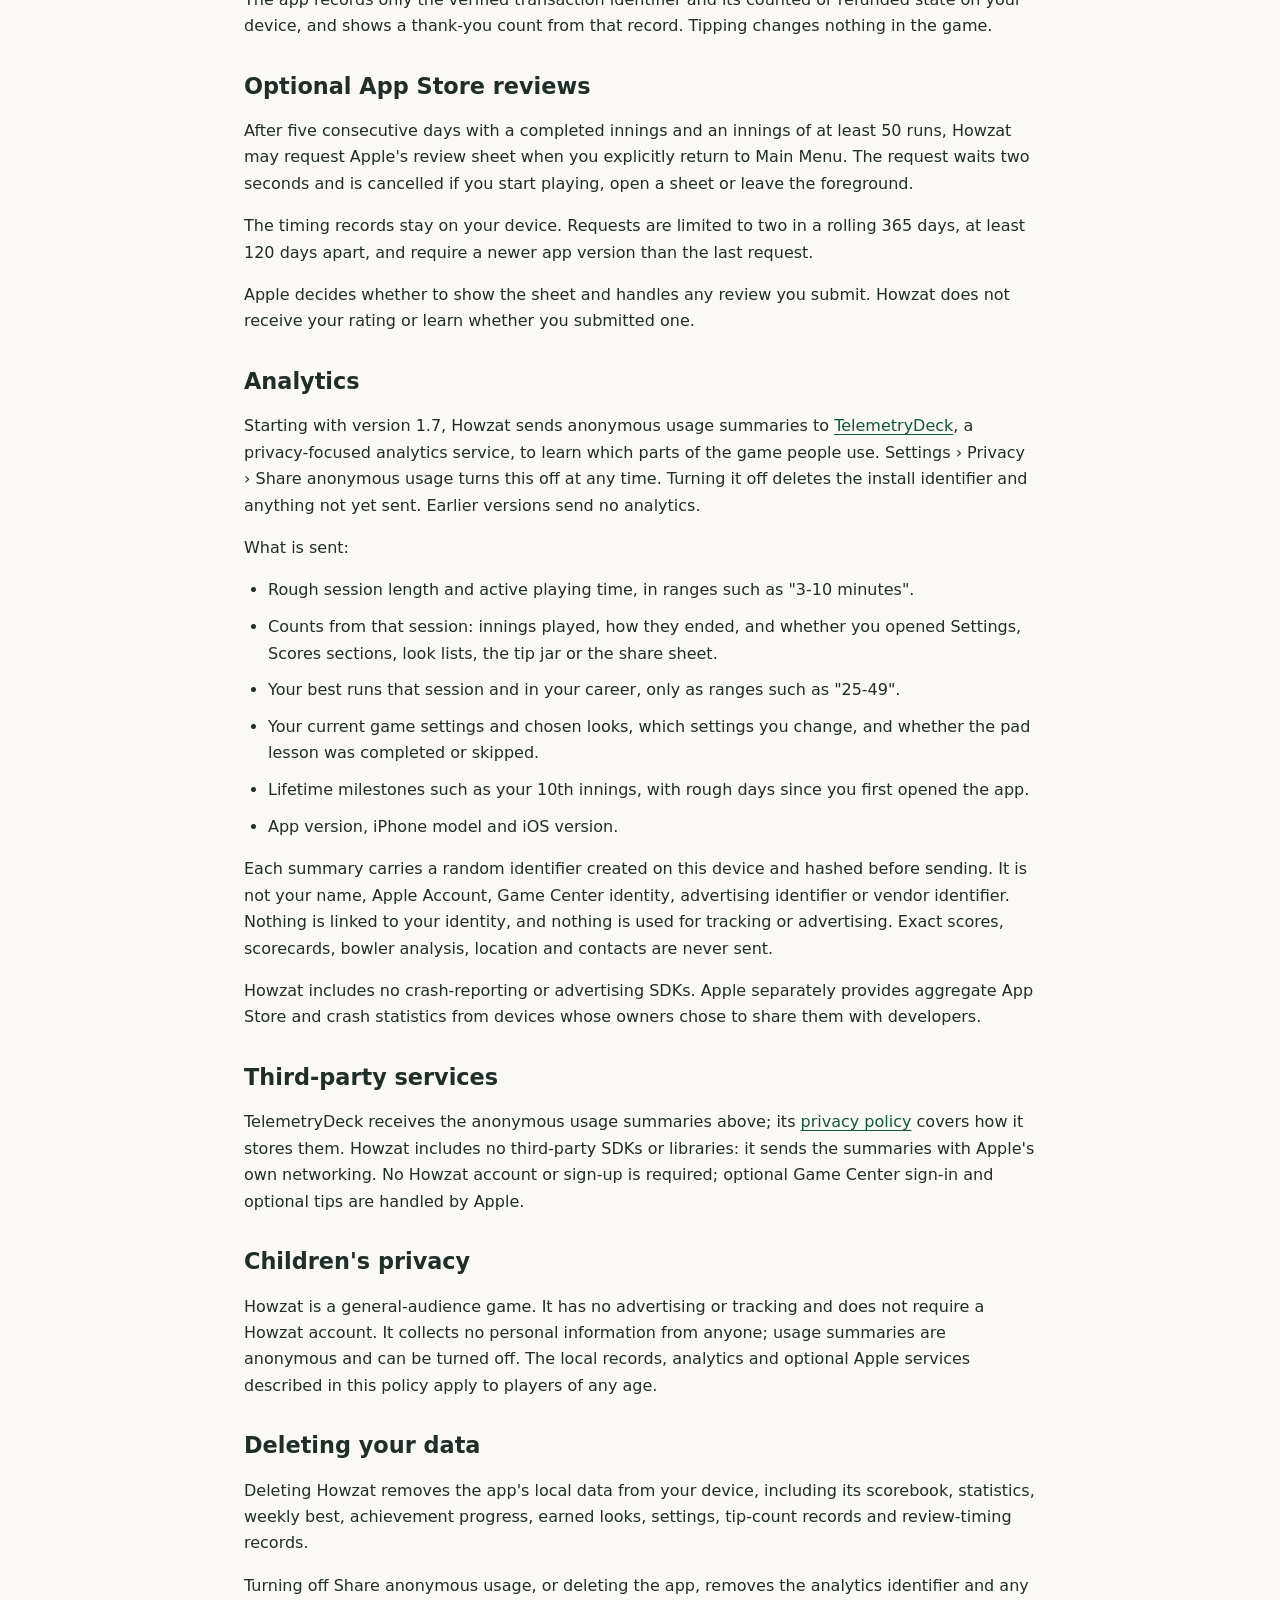
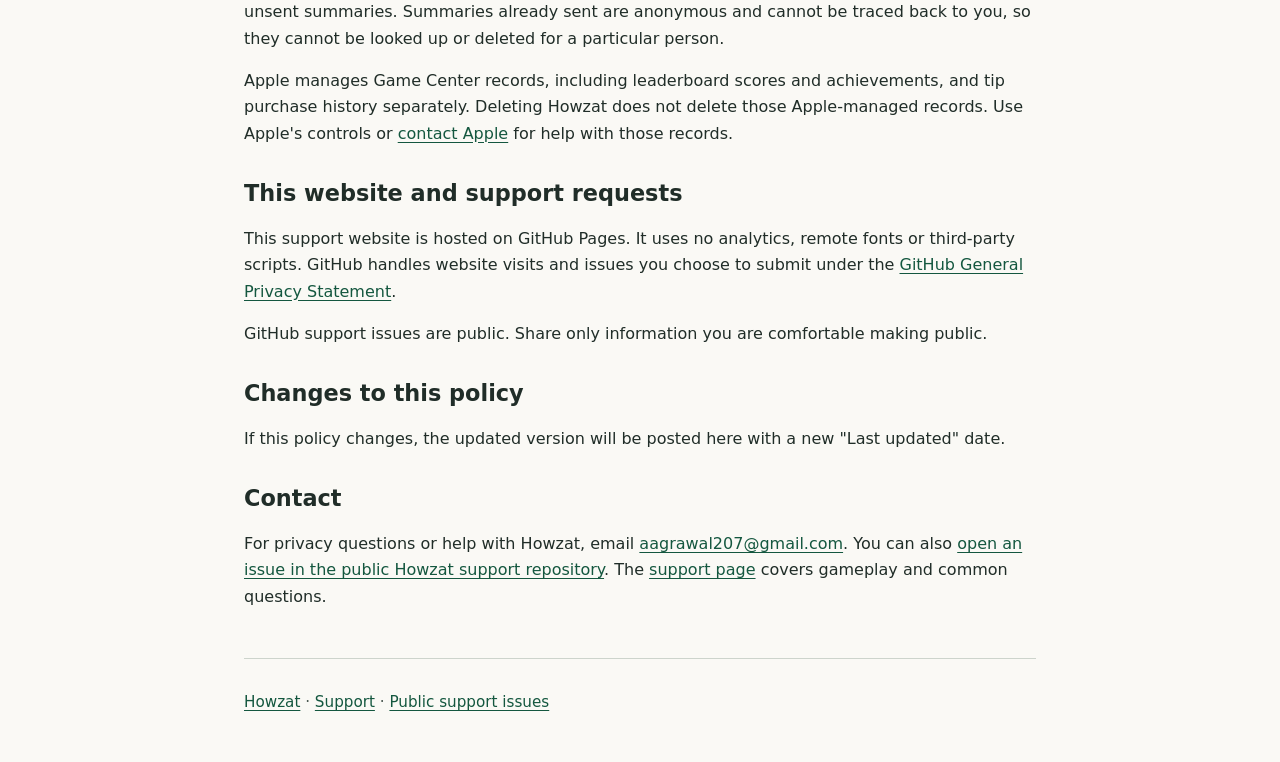
==== commit 5521def5: "docs: describe Howzat 1.7 anonymous usage analytics" ====
--- a/privacy.html
+++ b/privacy.html
@@ -3,7 +3,7 @@
 <head>
   <meta charset="utf-8">
   <meta name="viewport" content="width=device-width, initial-scale=1">
-  <meta name="description" content="Howzat's privacy policy: on-device records, optional Game Center leaderboards and achievements, sharing, tips and review requests, and data deletion.">
+  <meta name="description" content="Howzat's privacy policy: on-device records, optional Game Center leaderboards and achievements, anonymous usage analytics, sharing, tips and review requests, and data deletion.">
   <title>Privacy policy | Howzat</title>
   <link rel="stylesheet" href="styles.css">
 </head>
@@ -19,11 +19,12 @@
   </header>
   <main id="main">
     <h1>Privacy policy for Howzat</h1>
-    <p class="updated">Last updated: October 10, 2026</p>
+    <p class="updated">Last updated: October 11, 2026</p>
 
     <section aria-labelledby="summary-heading">
       <h2 id="summary-heading">The short version</h2>
-      <p>Howzat is a free cricket arcade game with no developer-operated game backend, ads or analytics tracking. Your career scorebook and settings stay on your device. Apple's optional Game Center handles authentication, leaderboards and achievements; an already signed-in account can submit scores and achievement progress automatically.</p>
+      <p>Howzat is a free cricket arcade game with no developer-operated game backend, ads or tracking. Your career scorebook and settings stay on your device. Apple's optional Game Center handles authentication, leaderboards and achievements; an already signed-in account can submit scores and achievement progress automatically.</p>
+      <p>Starting with version 1.7, the app sends anonymous usage summaries, such as how long you play and which screens you open, to help improve the game. They contain no name, account or exact scores, and you can turn them off in Settings.</p>
     </section>
 
     <section aria-labelledby="local-heading">
@@ -41,9 +42,10 @@
         <li>Whether you completed or skipped the first-play pad lesson.</li>
         <li>Optional tips: verified App Store transaction identifiers and whether each tip is counted or refunded, so a tip is not counted twice. Tips unlock no content or features.</li>
         <li>Review timing: the latest completed-play date and consecutive-day count, plus the two most recent review-request dates and last requested app version. These records limit how often the app asks for a review.</li>
+        <li>Usage analytics (version 1.7 and later), unless you turn them off: a random install identifier, the date analytics first started on this device, and at most 64 summaries waiting to be sent.</li>
       </ul>
       <p>Earlier installs keep their known lifetime games, runs and best-innings snapshot. Historical balls, dates, shot counts and bowling detail that were not saved are not reconstructed. The scorebook labels partial history rather than treating missing records as zeros. Abandoned innings are not added to bowler history.</p>
-      <p>The local scorebook and settings are not uploaded. There is no iCloud sync for these records. Game Center maintains a separate leaderboard score when you use that service.</p>
+      <p>The local scorebook and settings are not uploaded. There is no iCloud sync for these records. Game Center maintains a separate leaderboard score when you use that service. Anonymous usage summaries contain only rough ranges, as described under Analytics.</p>
     </section>
 
     <section aria-labelledby="game-center-heading">
@@ -65,7 +67,7 @@
 
     <section aria-labelledby="network-heading">
       <h2 id="network-heading">Network access</h2>
-      <p>Howzat has no separate game backend or analytics endpoint. Game Center can use the network for authentication at launch, score and achievement submission after authentication or a completed game, the bounded Scores refresh and the full leaderboard interface. Apple handles that traffic through GameKit. Apple also handles optional tip purchases and reviews through its services.</p>
+      <p>Howzat has no separate game backend. Game Center can use the network for authentication at launch, score and achievement submission after authentication or a completed game, the bounded Scores refresh and the full leaderboard interface. Apple handles that traffic through GameKit. Apple also handles optional tip purchases and reviews through its services. Unless turned off, usage summaries go to TelemetryDeck when the app opens, returns to the foreground or moves to the background.</p>
       <p>Cricket recordings are bundled in the app and play offline.</p>
     </section>
 
@@ -88,18 +90,35 @@
     </section>
 
     <section aria-labelledby="tracking-heading">
-      <h2 id="tracking-heading">Analytics and third-party services</h2>
-      <p>Howzat includes no analytics, crash-reporting or advertising SDKs and does not track players. The app uses no third-party SDKs or libraries beyond Apple's frameworks. No Howzat account or sign-up is required; optional Game Center sign-in and optional tips are handled by Apple.</p>
+      <h2 id="tracking-heading">Analytics</h2>
+      <p>Starting with version 1.7, Howzat sends anonymous usage summaries to <a href="https://telemetrydeck.com/privacy/">TelemetryDeck</a>, a privacy-focused analytics service, to learn which parts of the game people use. Settings &rsaquo; Privacy &rsaquo; Share anonymous usage turns this off at any time. Turning it off deletes the install identifier and anything not yet sent. Earlier versions send no analytics.</p>
+      <p>What is sent:</p>
+      <ul>
+        <li>Rough session length and active playing time, in ranges such as "3-10 minutes".</li>
+        <li>Counts from that session: innings played, how they ended, and whether you opened Settings, Scores sections, look lists, the tip jar or the share sheet.</li>
+        <li>Your best runs that session and in your career, only as ranges such as "25-49".</li>
+        <li>Your current game settings and chosen looks, which settings you change, and whether the pad lesson was completed or skipped.</li>
+        <li>Lifetime milestones such as your 10th innings, with rough days since you first opened the app.</li>
+        <li>App version, iPhone model and iOS version.</li>
+      </ul>
+      <p>Each summary carries a random identifier created on this device and hashed before sending. It is not your name, Apple Account, Game Center identity, advertising identifier or vendor identifier. Nothing is linked to your identity, and nothing is used for tracking or advertising. Exact scores, scorecards, bowler analysis, location and contacts are never sent.</p>
+      <p>Howzat includes no crash-reporting or advertising SDKs. Apple separately provides aggregate App Store and crash statistics from devices whose owners chose to share them with developers.</p>
+    </section>
+
+    <section aria-labelledby="third-party-heading">
+      <h2 id="third-party-heading">Third-party services</h2>
+      <p>TelemetryDeck receives the anonymous usage summaries above; its <a href="https://telemetrydeck.com/privacy/">privacy policy</a> covers how it stores them. Howzat includes no third-party SDKs or libraries: it sends the summaries with Apple's own networking. No Howzat account or sign-up is required; optional Game Center sign-in and optional tips are handled by Apple.</p>
     </section>
 
     <section aria-labelledby="children-heading">
       <h2 id="children-heading">Children's privacy</h2>
-      <p>Howzat is a general-audience game. It has no advertising or analytics tracking and does not require a Howzat account. The local records and optional Apple services described in this policy apply to players of any age.</p>
+      <p>Howzat is a general-audience game. It has no advertising or tracking and does not require a Howzat account. It collects no personal information from anyone; usage summaries are anonymous and can be turned off. The local records, analytics and optional Apple services described in this policy apply to players of any age.</p>
     </section>
 
     <section aria-labelledby="deletion-heading">
       <h2 id="deletion-heading">Deleting your data</h2>
       <p>Deleting Howzat removes the app's local data from your device, including its scorebook, statistics, weekly best, achievement progress, earned looks, settings, tip-count records and review-timing records.</p>
+      <p>Turning off Share anonymous usage, or deleting the app, removes the analytics identifier and any unsent summaries. Summaries already sent are anonymous and cannot be traced back to you, so they cannot be looked up or deleted for a particular person.</p>
       <p>Apple manages Game Center records, including leaderboard scores and achievements, and tip purchase history separately. Deleting Howzat does not delete those Apple-managed records. Use Apple's controls or <a href="https://support.apple.com/">contact Apple</a> for help with those records.</p>
     </section>
 
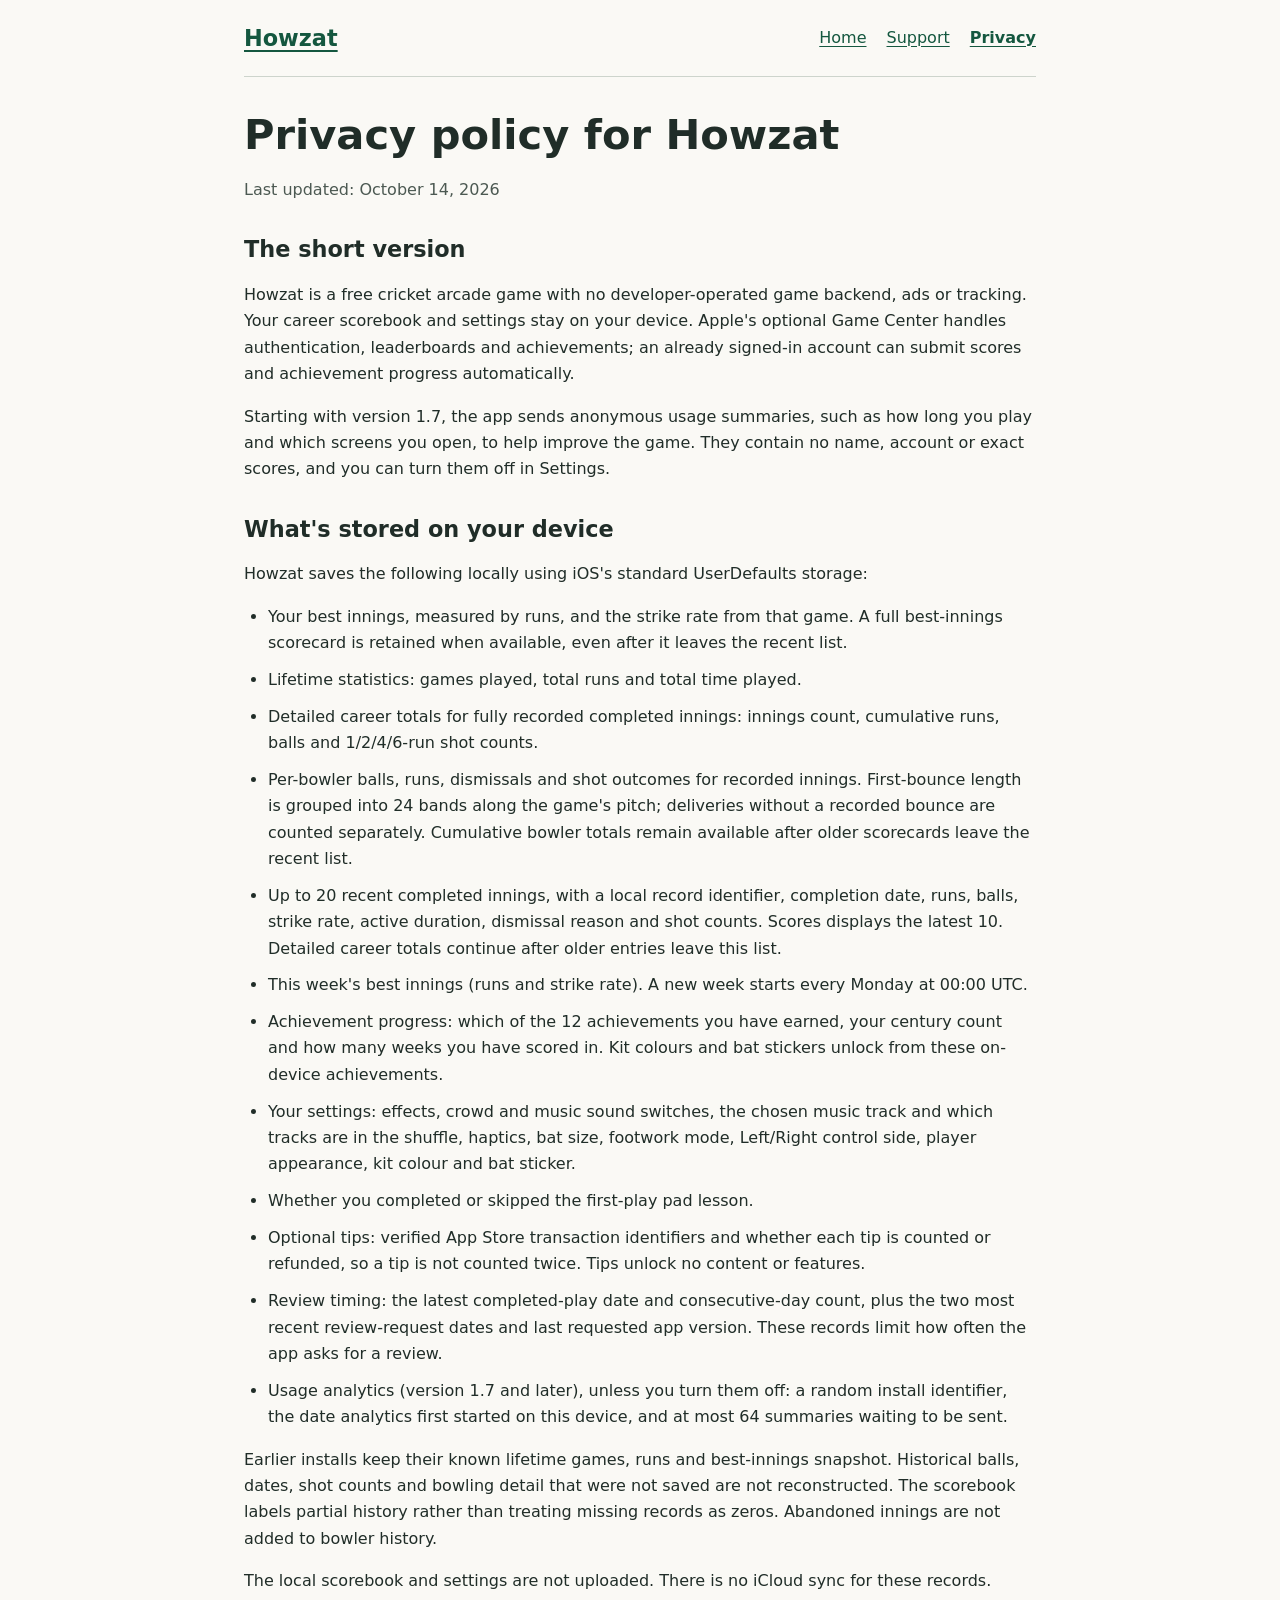
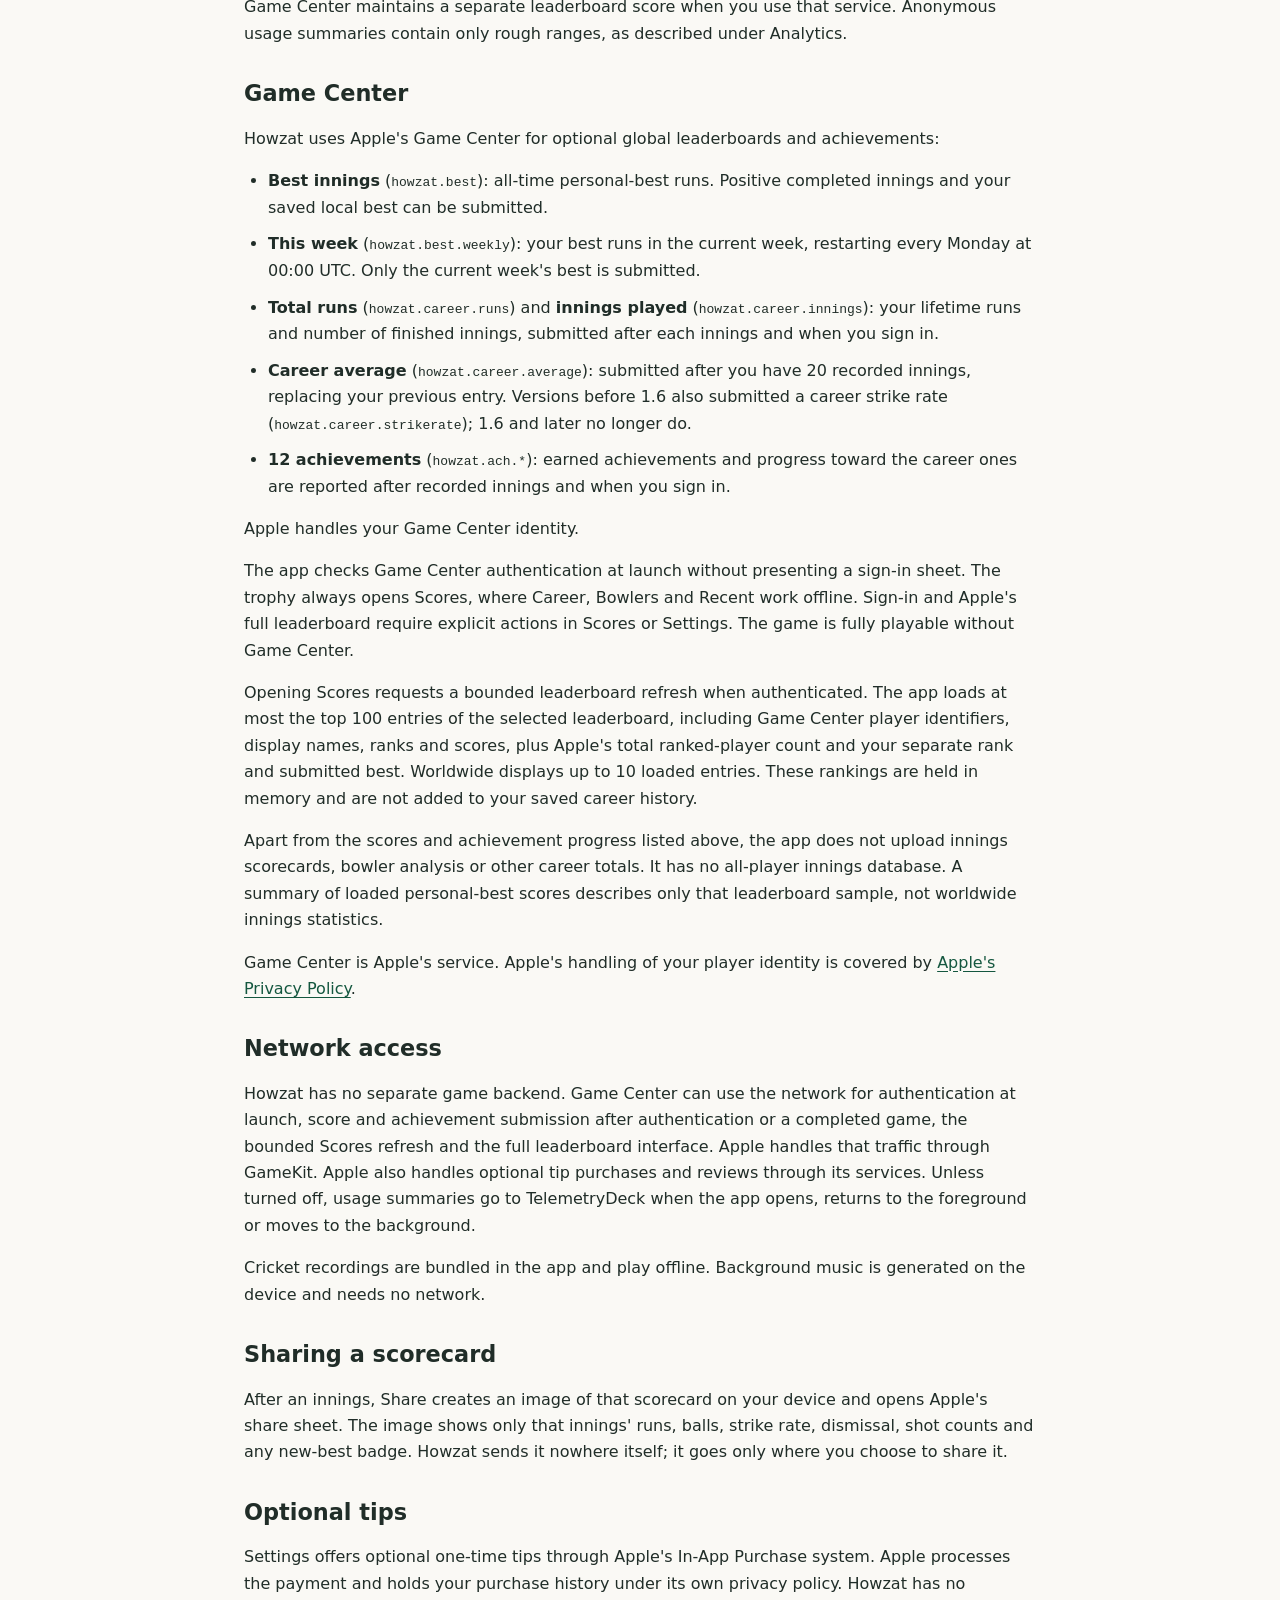
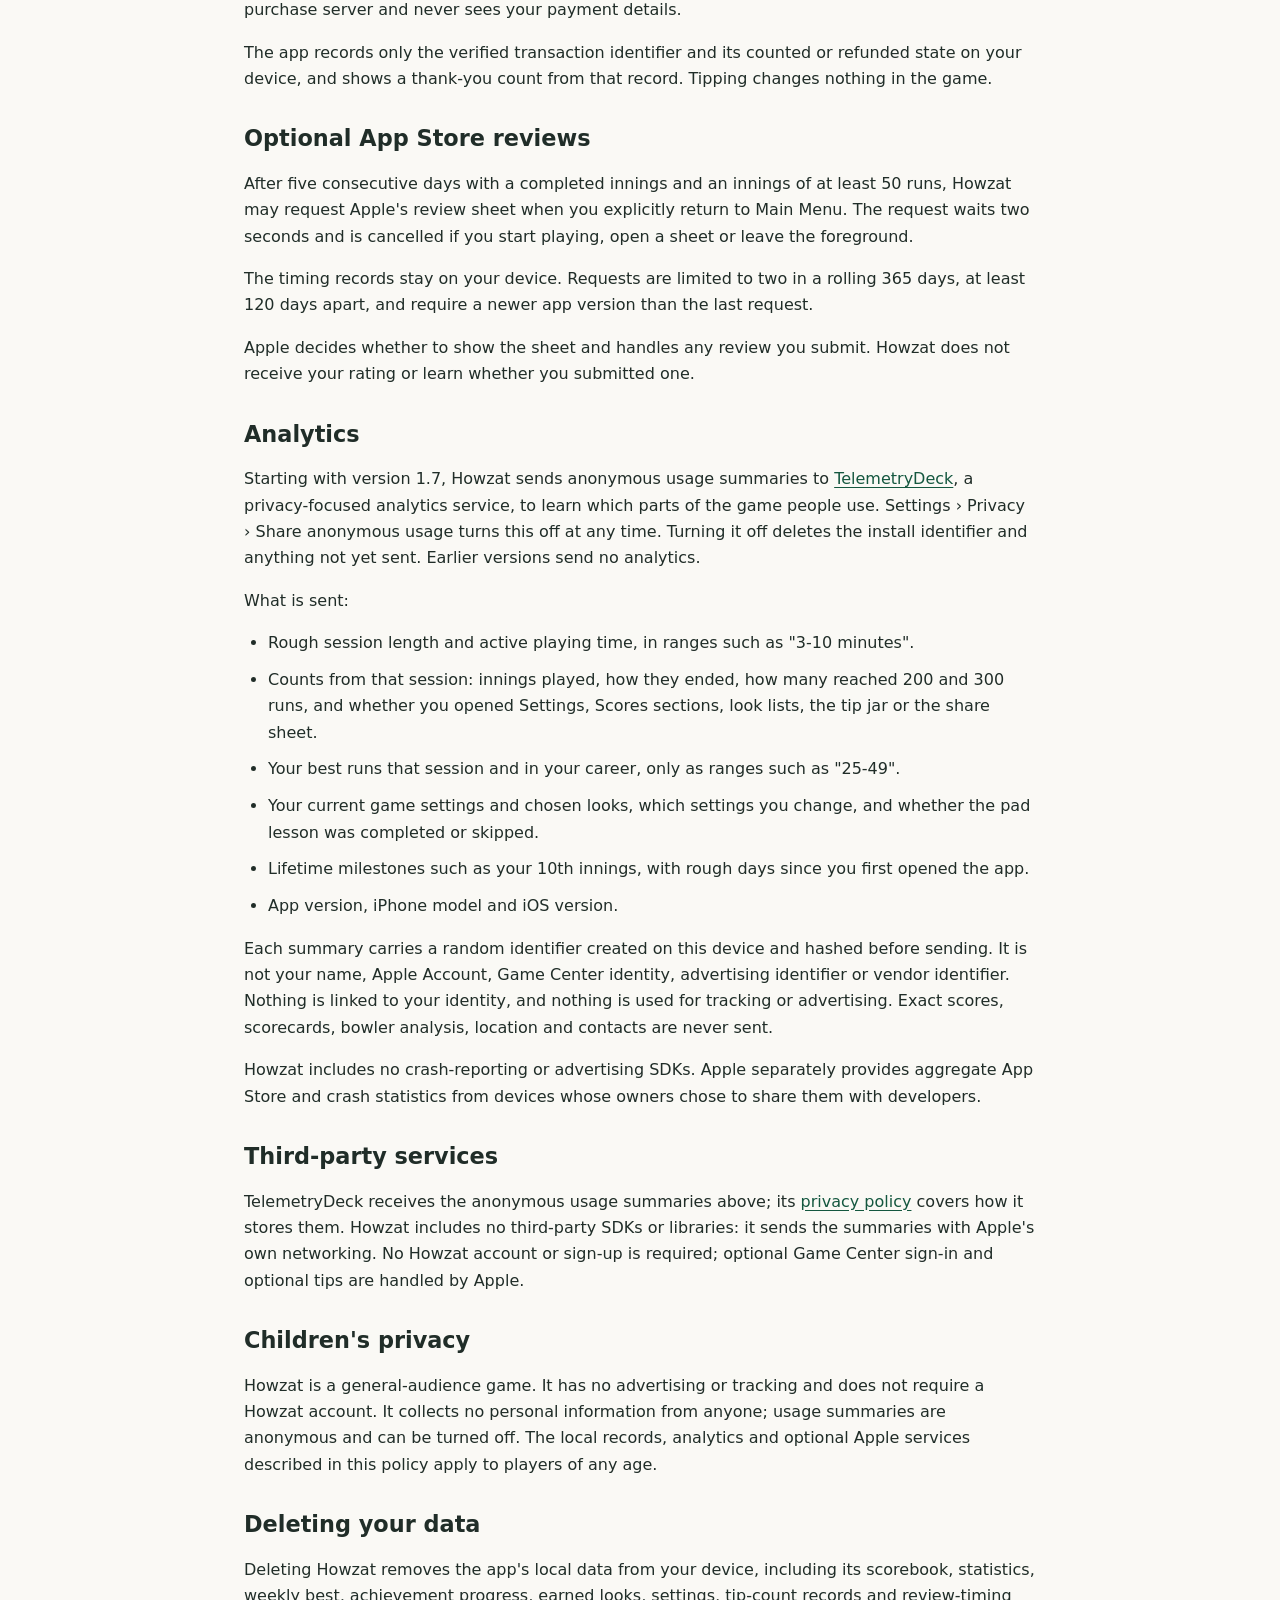
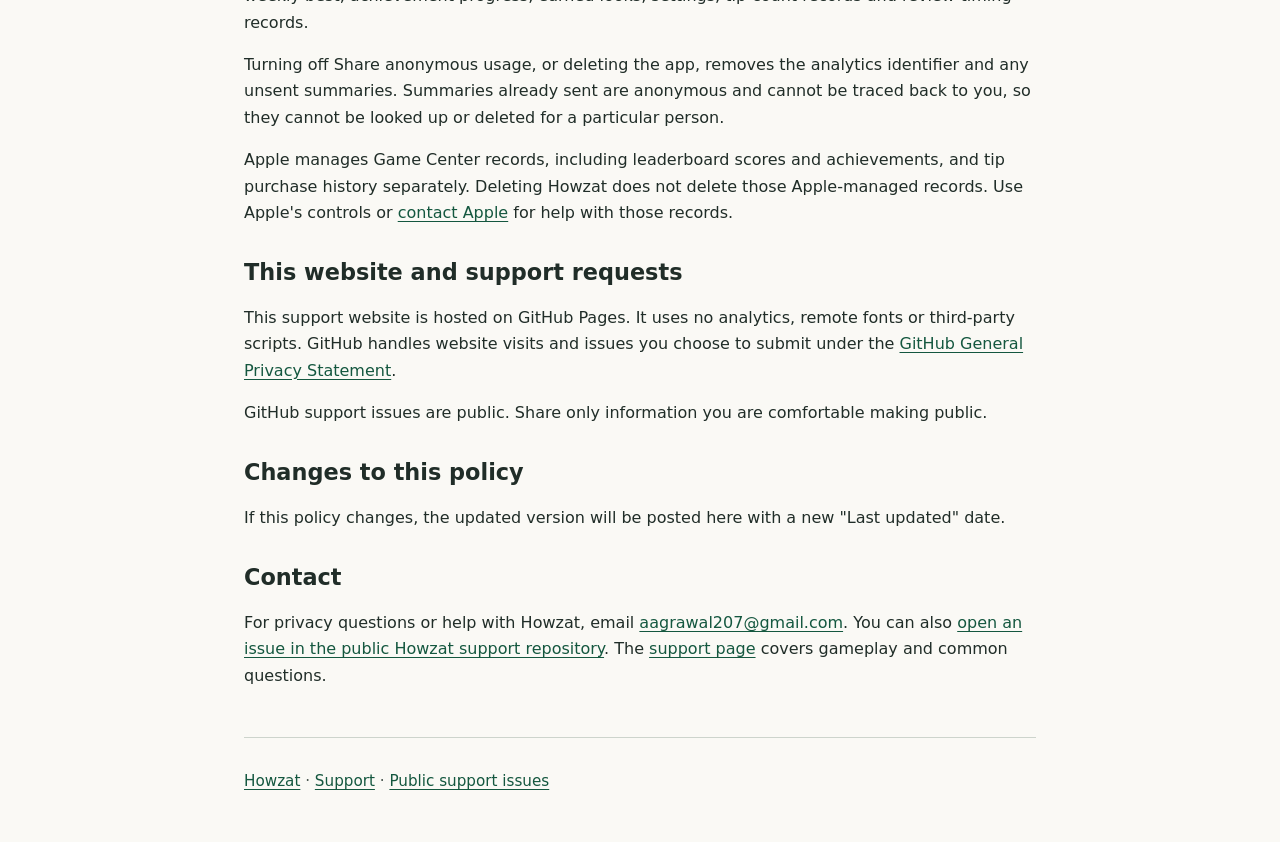
==== commit b60ad907: "docs: Howzat 1.9 music, sound switches, short balls and milestones to 700" ====
--- a/privacy.html
+++ b/privacy.html
@@ -19,7 +19,7 @@
   </header>
   <main id="main">
     <h1>Privacy policy for Howzat</h1>
-    <p class="updated">Last updated: October 11, 2026</p>
+    <p class="updated">Last updated: October 14, 2026</p>
 
     <section aria-labelledby="summary-heading">
       <h2 id="summary-heading">The short version</h2>
@@ -38,7 +38,7 @@
         <li>Up to 20 recent completed innings, with a local record identifier, completion date, runs, balls, strike rate, active duration, dismissal reason and shot counts. Scores displays the latest 10. Detailed career totals continue after older entries leave this list.</li>
         <li>This week's best innings (runs and strike rate). A new week starts every Monday at 00:00 UTC.</li>
         <li>Achievement progress: which of the 12 achievements you have earned, your century count and how many weeks you have scored in. Kit colours and bat stickers unlock from these on-device achievements.</li>
-        <li>Your settings: sound, haptics, bat size, footwork mode, Left/Right control side, player appearance, kit colour and bat sticker.</li>
+        <li>Your settings: effects, crowd and music sound switches, the chosen music track and which tracks are in the shuffle, haptics, bat size, footwork mode, Left/Right control side, player appearance, kit colour and bat sticker.</li>
         <li>Whether you completed or skipped the first-play pad lesson.</li>
         <li>Optional tips: verified App Store transaction identifiers and whether each tip is counted or refunded, so a tip is not counted twice. Tips unlock no content or features.</li>
         <li>Review timing: the latest completed-play date and consecutive-day count, plus the two most recent review-request dates and last requested app version. These records limit how often the app asks for a review.</li>
@@ -68,7 +68,7 @@
     <section aria-labelledby="network-heading">
       <h2 id="network-heading">Network access</h2>
       <p>Howzat has no separate game backend. Game Center can use the network for authentication at launch, score and achievement submission after authentication or a completed game, the bounded Scores refresh and the full leaderboard interface. Apple handles that traffic through GameKit. Apple also handles optional tip purchases and reviews through its services. Unless turned off, usage summaries go to TelemetryDeck when the app opens, returns to the foreground or moves to the background.</p>
-      <p>Cricket recordings are bundled in the app and play offline.</p>
+      <p>Cricket recordings are bundled in the app and play offline. Background music is generated on the device and needs no network.</p>
     </section>
 
     <section aria-labelledby="share-heading">
@@ -95,7 +95,7 @@
       <p>What is sent:</p>
       <ul>
         <li>Rough session length and active playing time, in ranges such as "3-10 minutes".</li>
-        <li>Counts from that session: innings played, how they ended, and whether you opened Settings, Scores sections, look lists, the tip jar or the share sheet.</li>
+        <li>Counts from that session: innings played, how they ended, how many reached 200 and 300 runs, and whether you opened Settings, Scores sections, look lists, the tip jar or the share sheet.</li>
         <li>Your best runs that session and in your career, only as ranges such as "25-49".</li>
         <li>Your current game settings and chosen looks, which settings you change, and whether the pad lesson was completed or skipped.</li>
         <li>Lifetime milestones such as your 10th innings, with rough days since you first opened the app.</li>
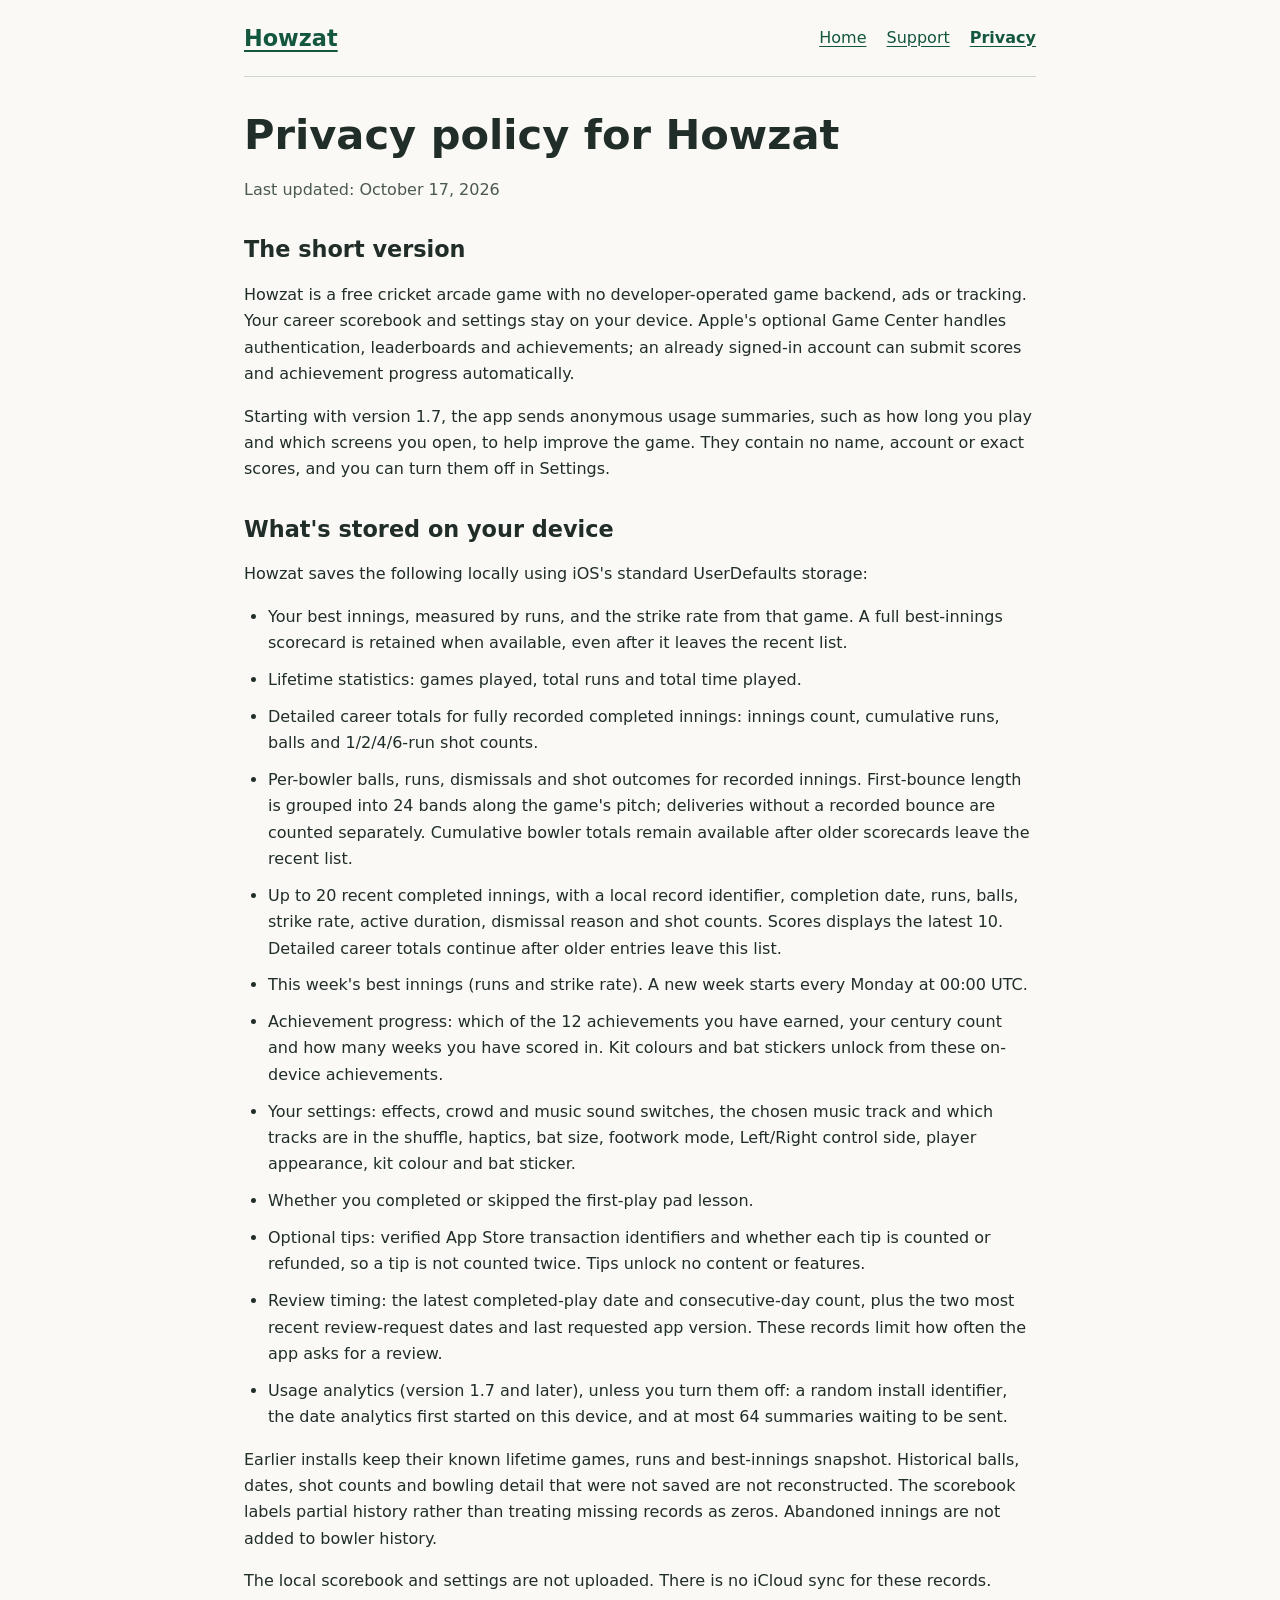
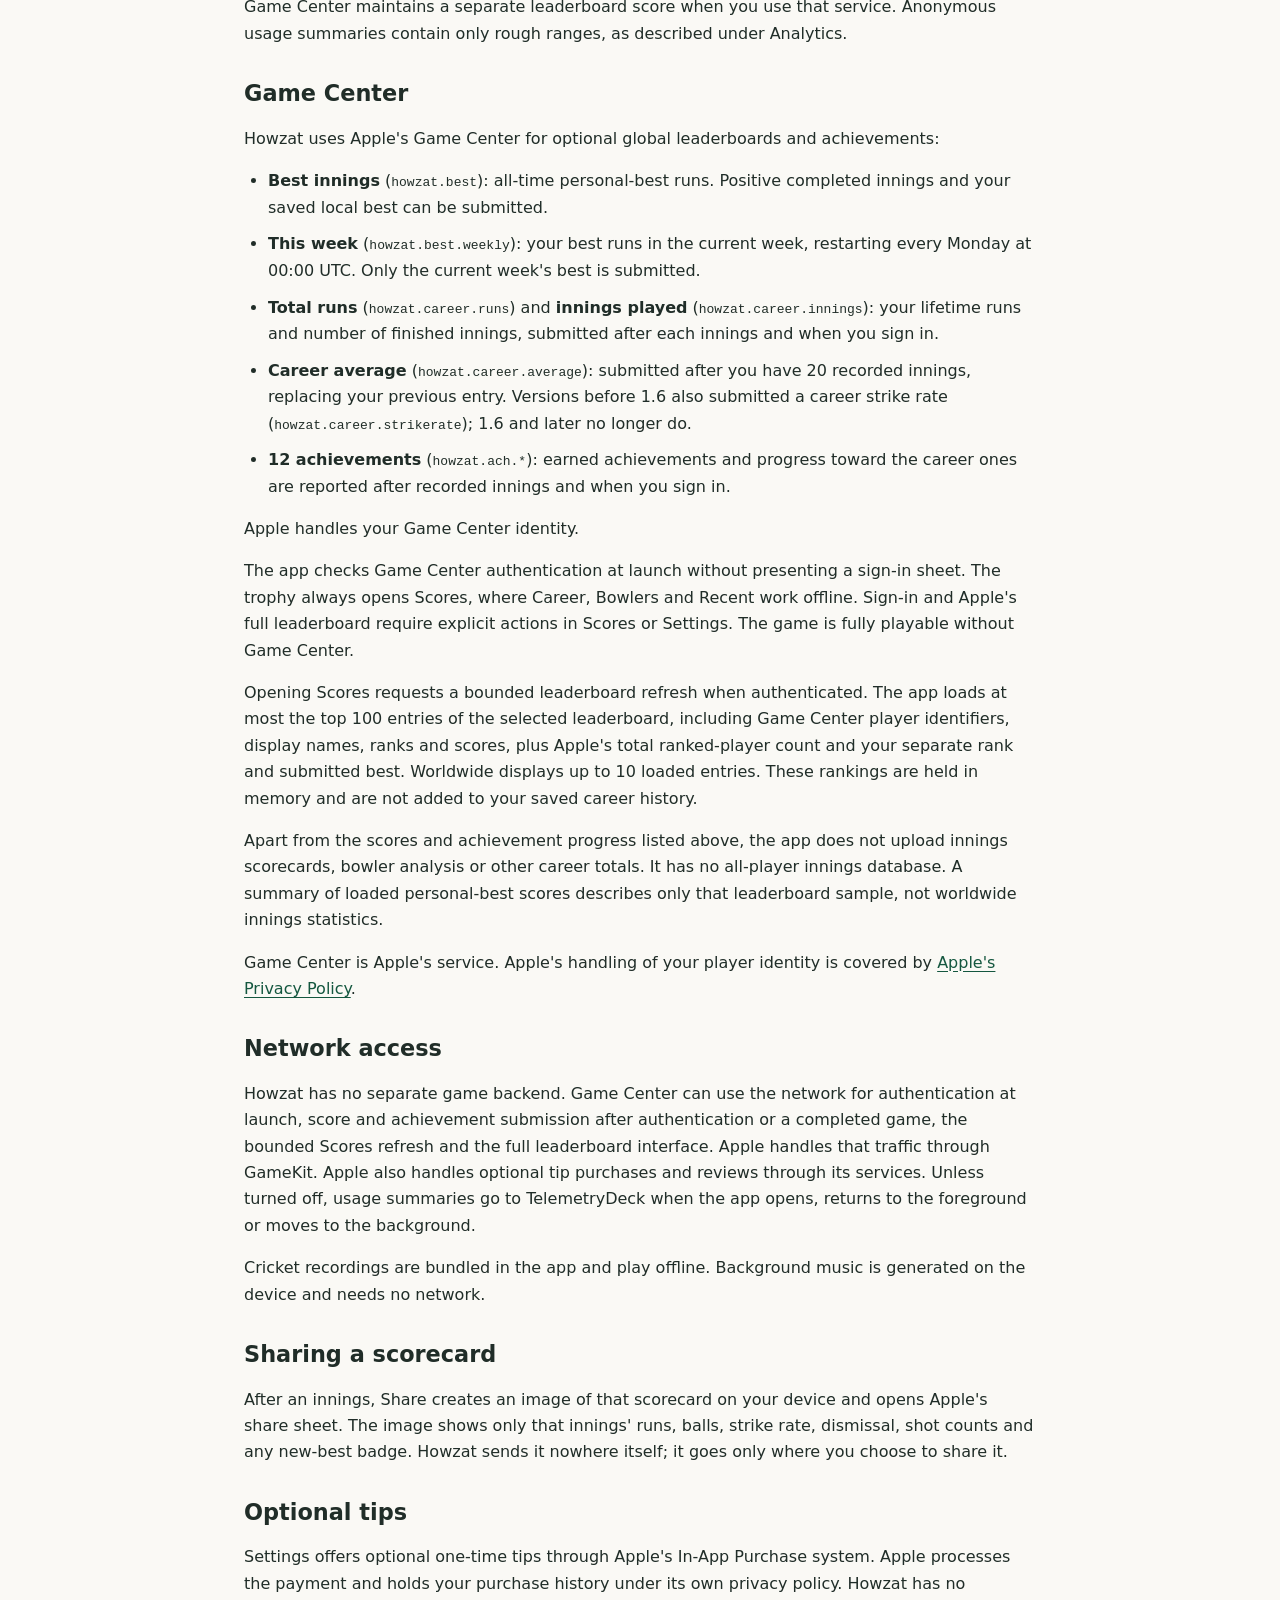
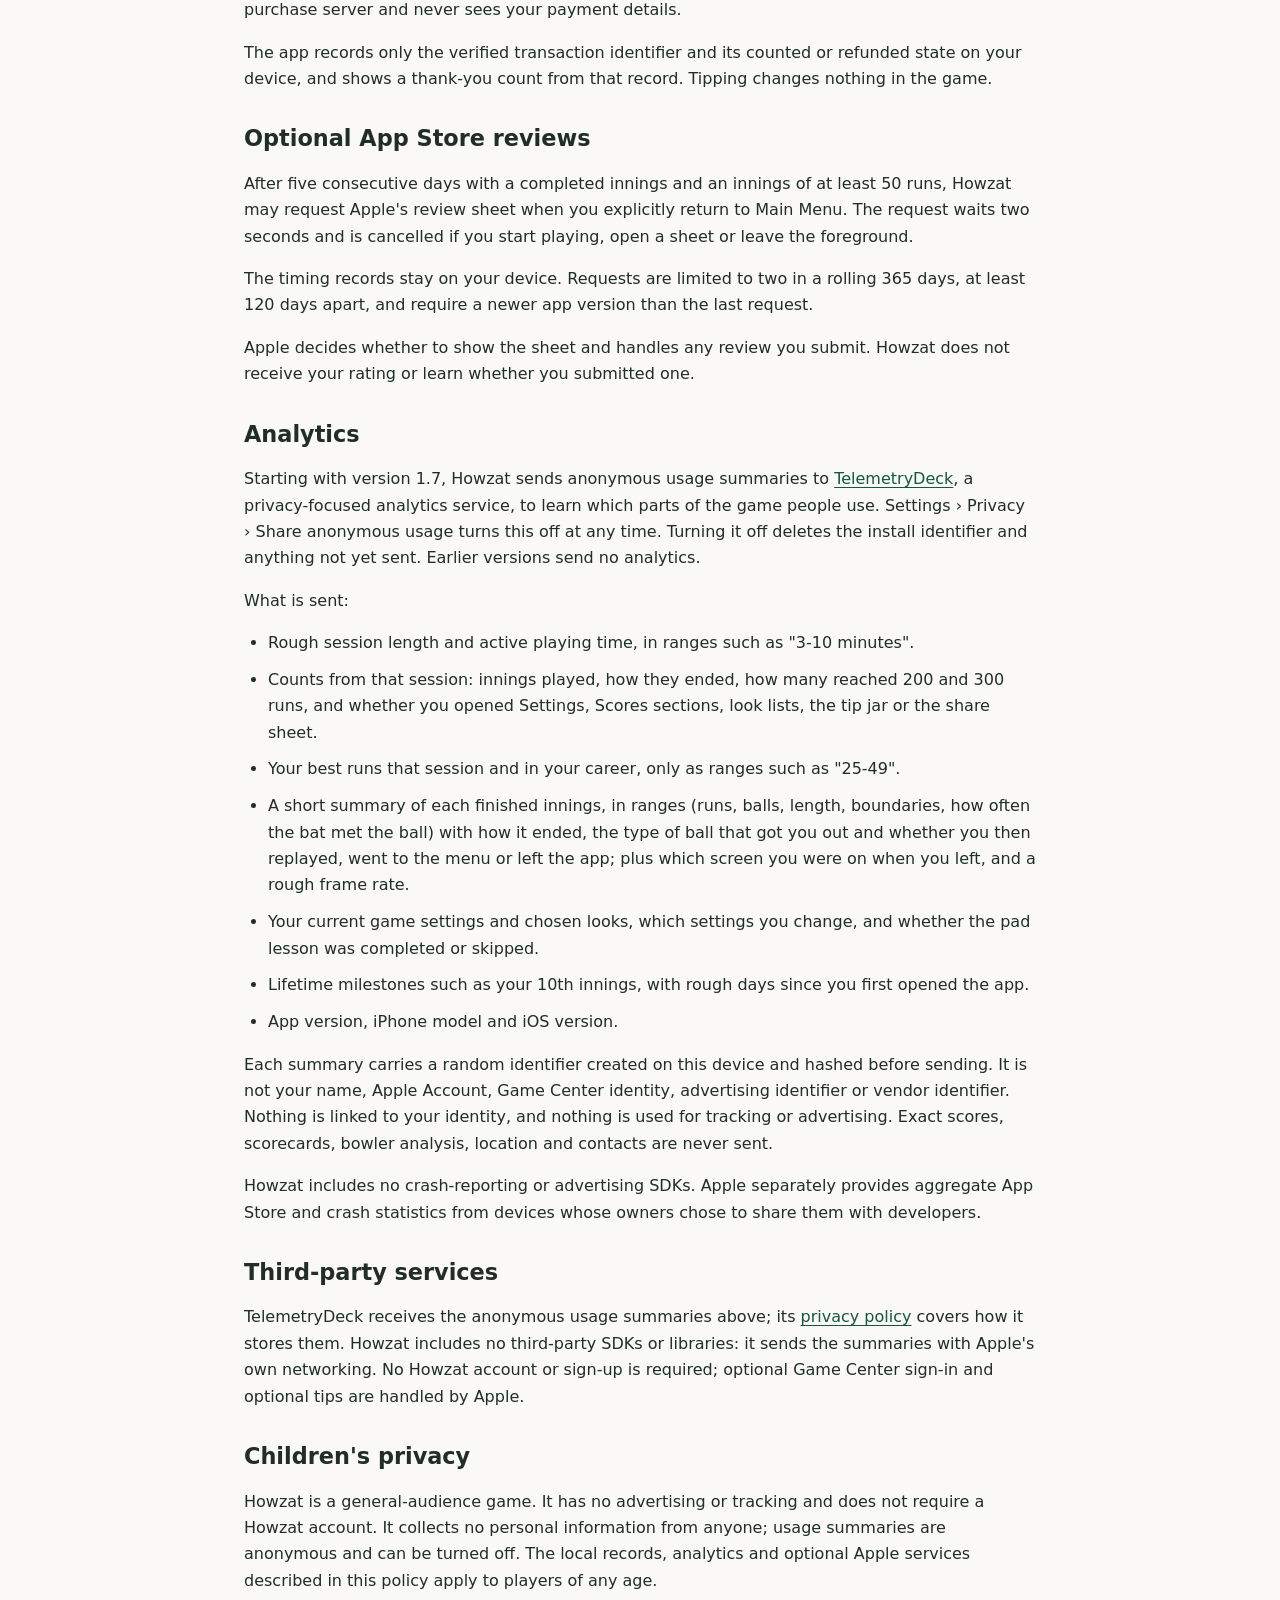
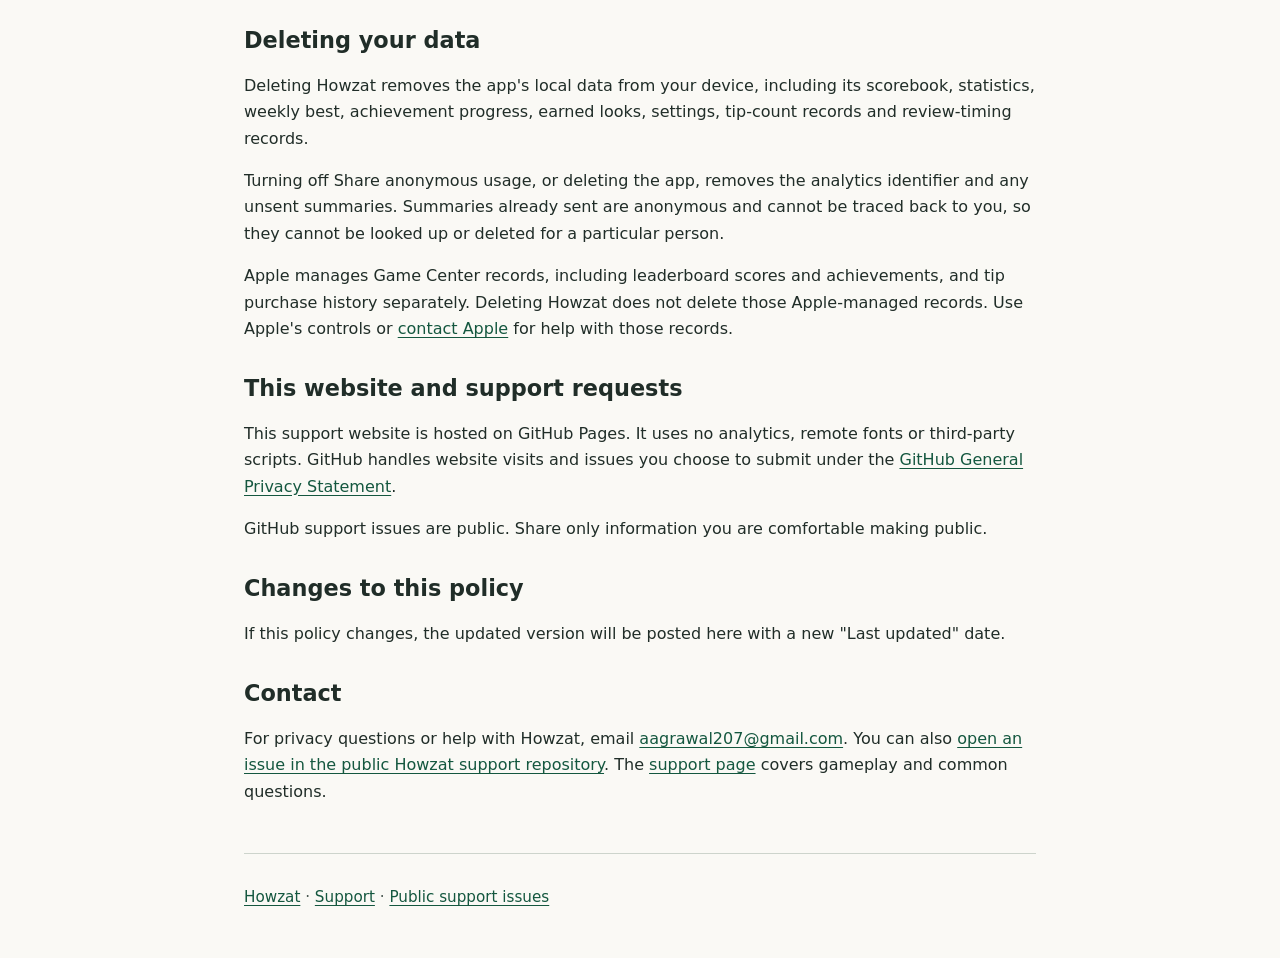
==== commit d2dbaf1b: "docs: Howzat 1.10 complete looks and per-innings usage summaries" ====
--- a/privacy.html
+++ b/privacy.html
@@ -19,7 +19,7 @@
   </header>
   <main id="main">
     <h1>Privacy policy for Howzat</h1>
-    <p class="updated">Last updated: October 14, 2026</p>
+    <p class="updated">Last updated: October 17, 2026</p>
 
     <section aria-labelledby="summary-heading">
       <h2 id="summary-heading">The short version</h2>
@@ -97,6 +97,7 @@
         <li>Rough session length and active playing time, in ranges such as "3-10 minutes".</li>
         <li>Counts from that session: innings played, how they ended, how many reached 200 and 300 runs, and whether you opened Settings, Scores sections, look lists, the tip jar or the share sheet.</li>
         <li>Your best runs that session and in your career, only as ranges such as "25-49".</li>
+        <li>A short summary of each finished innings, in ranges (runs, balls, length, boundaries, how often the bat met the ball) with how it ended, the type of ball that got you out and whether you then replayed, went to the menu or left the app; plus which screen you were on when you left, and a rough frame rate.</li>
         <li>Your current game settings and chosen looks, which settings you change, and whether the pad lesson was completed or skipped.</li>
         <li>Lifetime milestones such as your 10th innings, with rough days since you first opened the app.</li>
         <li>App version, iPhone model and iOS version.</li>
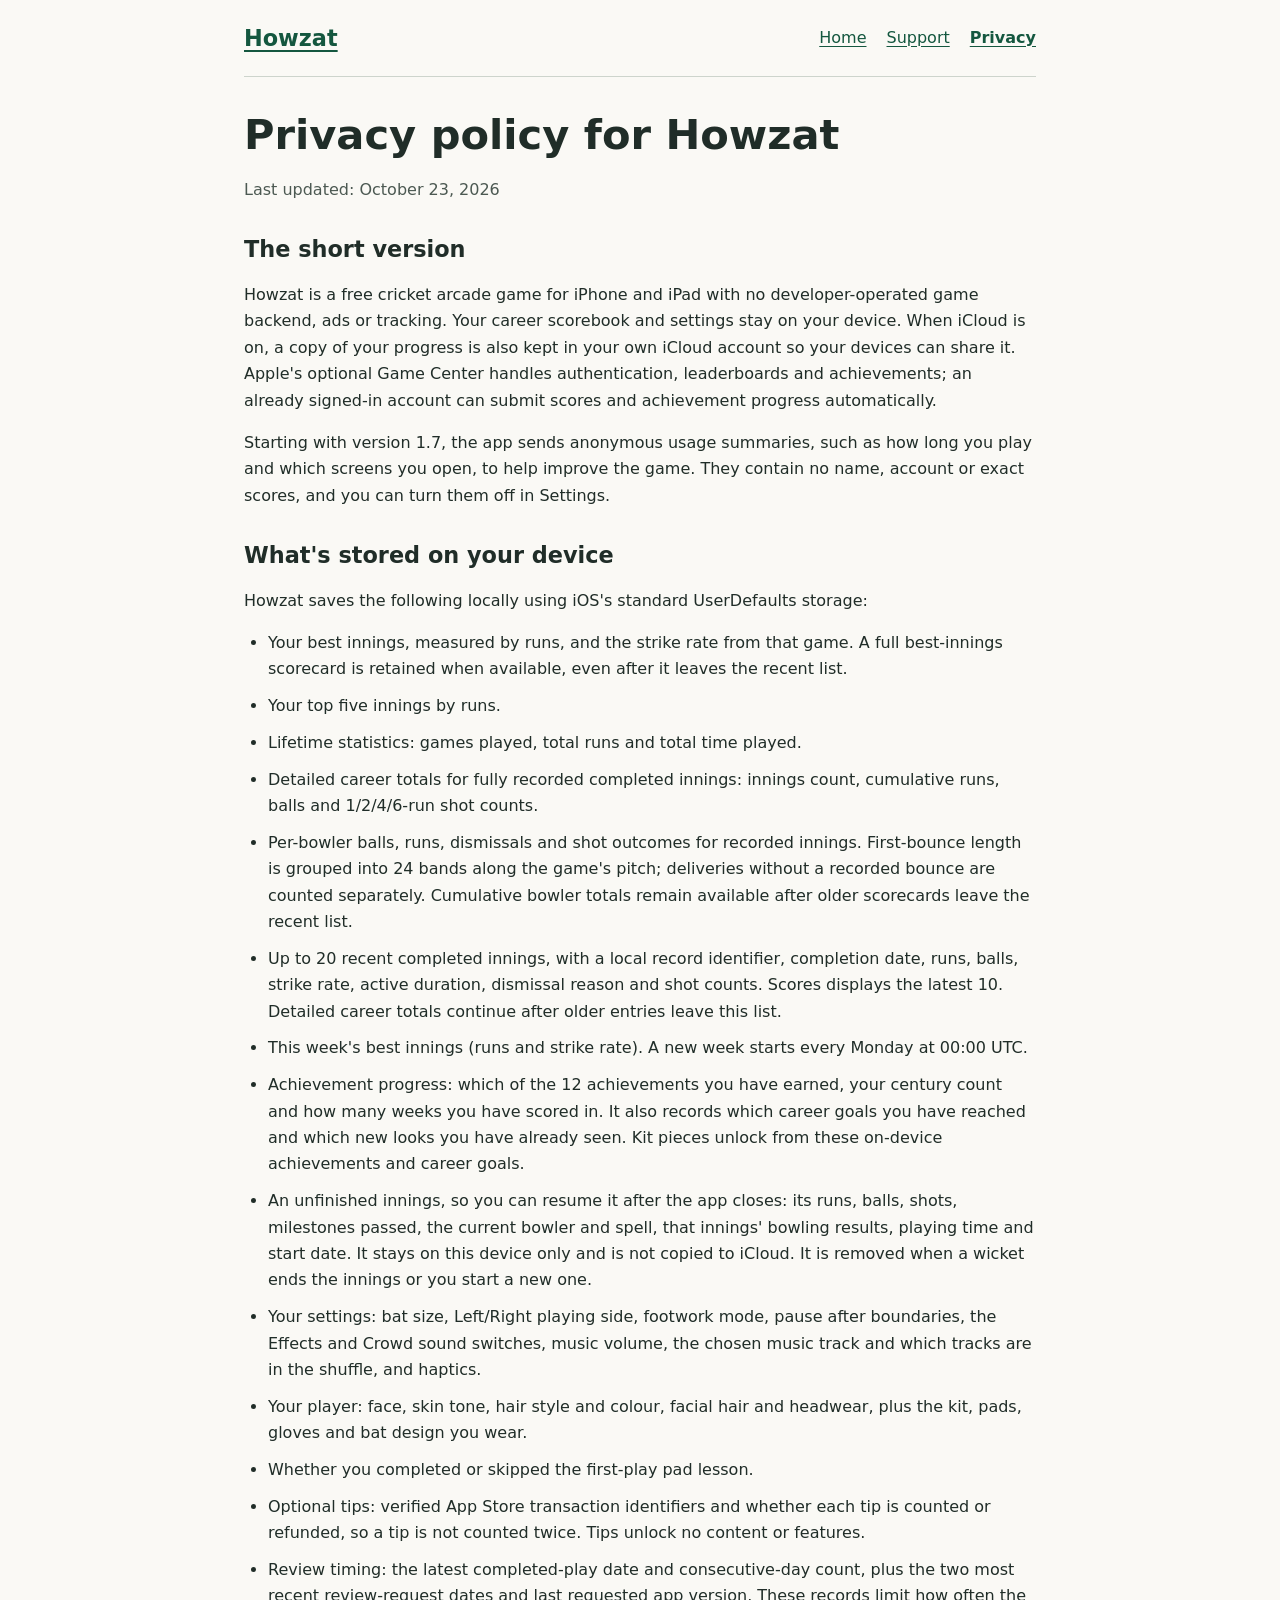
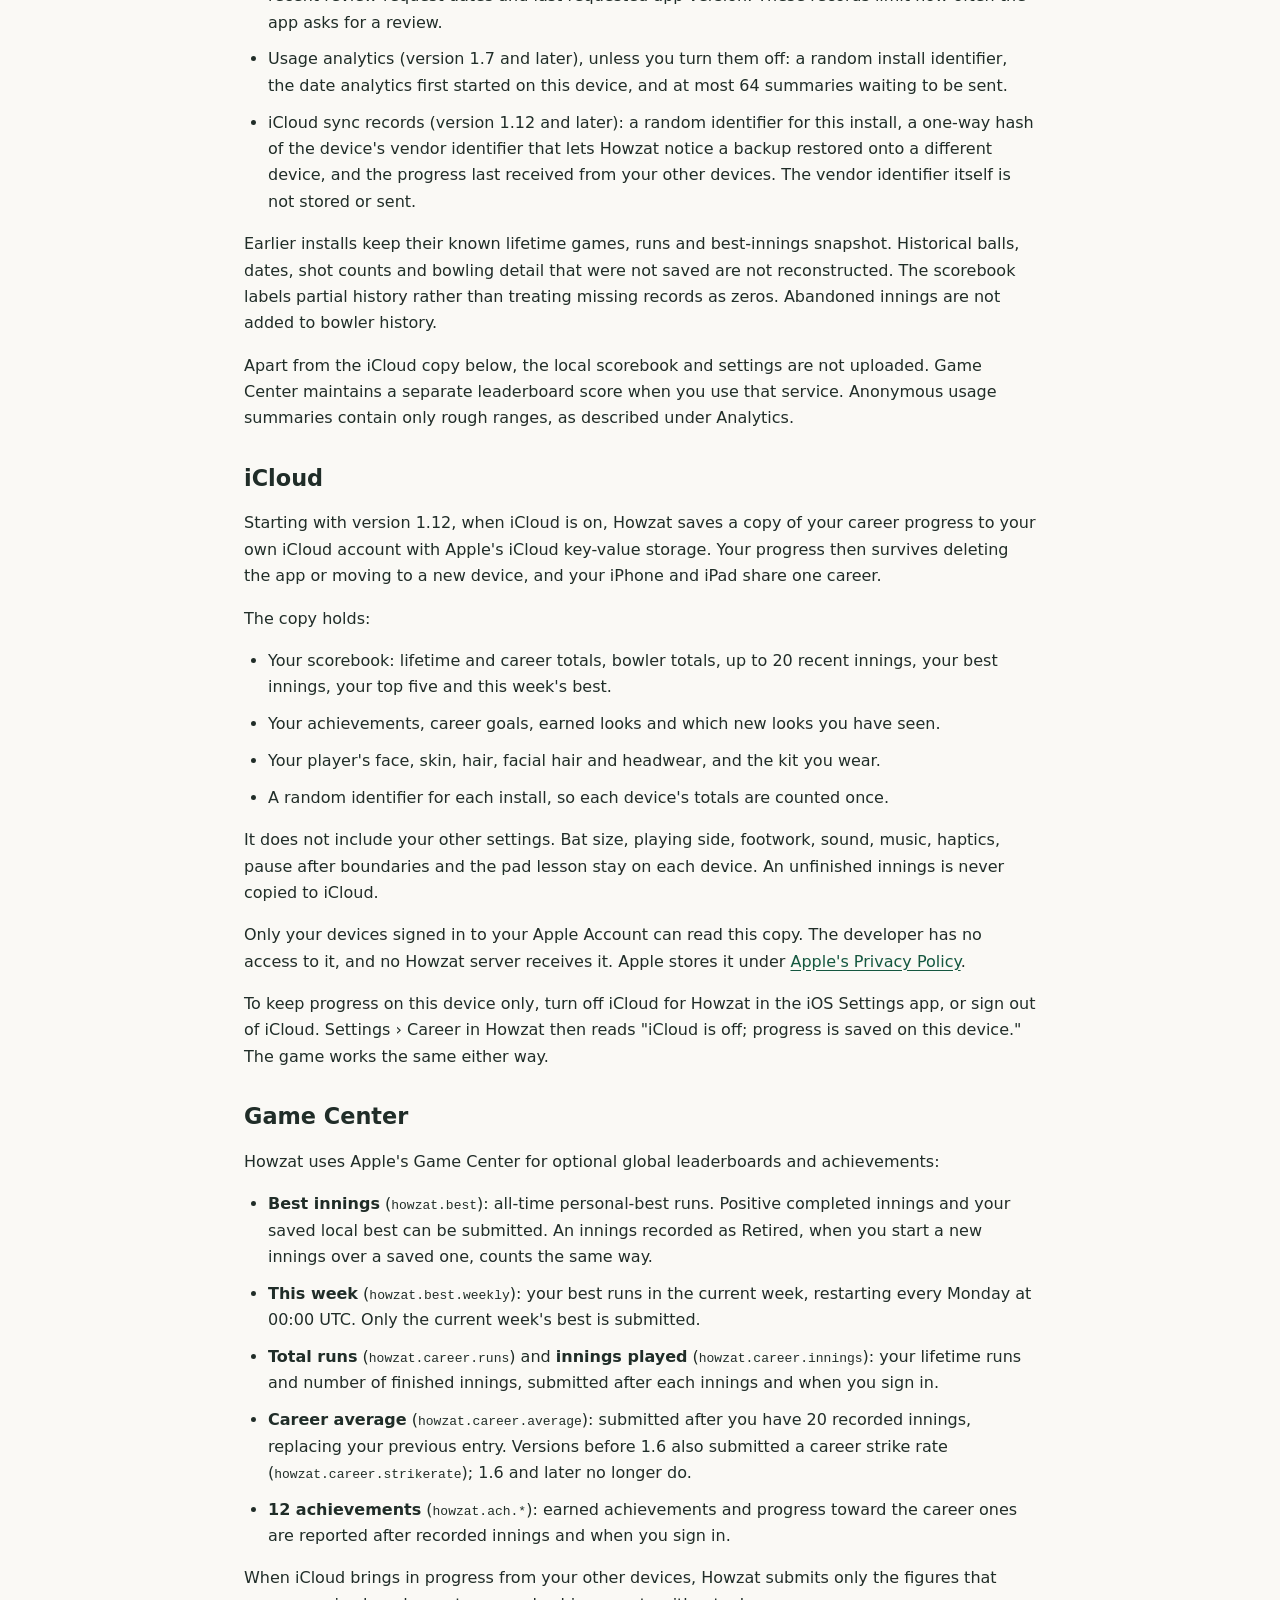
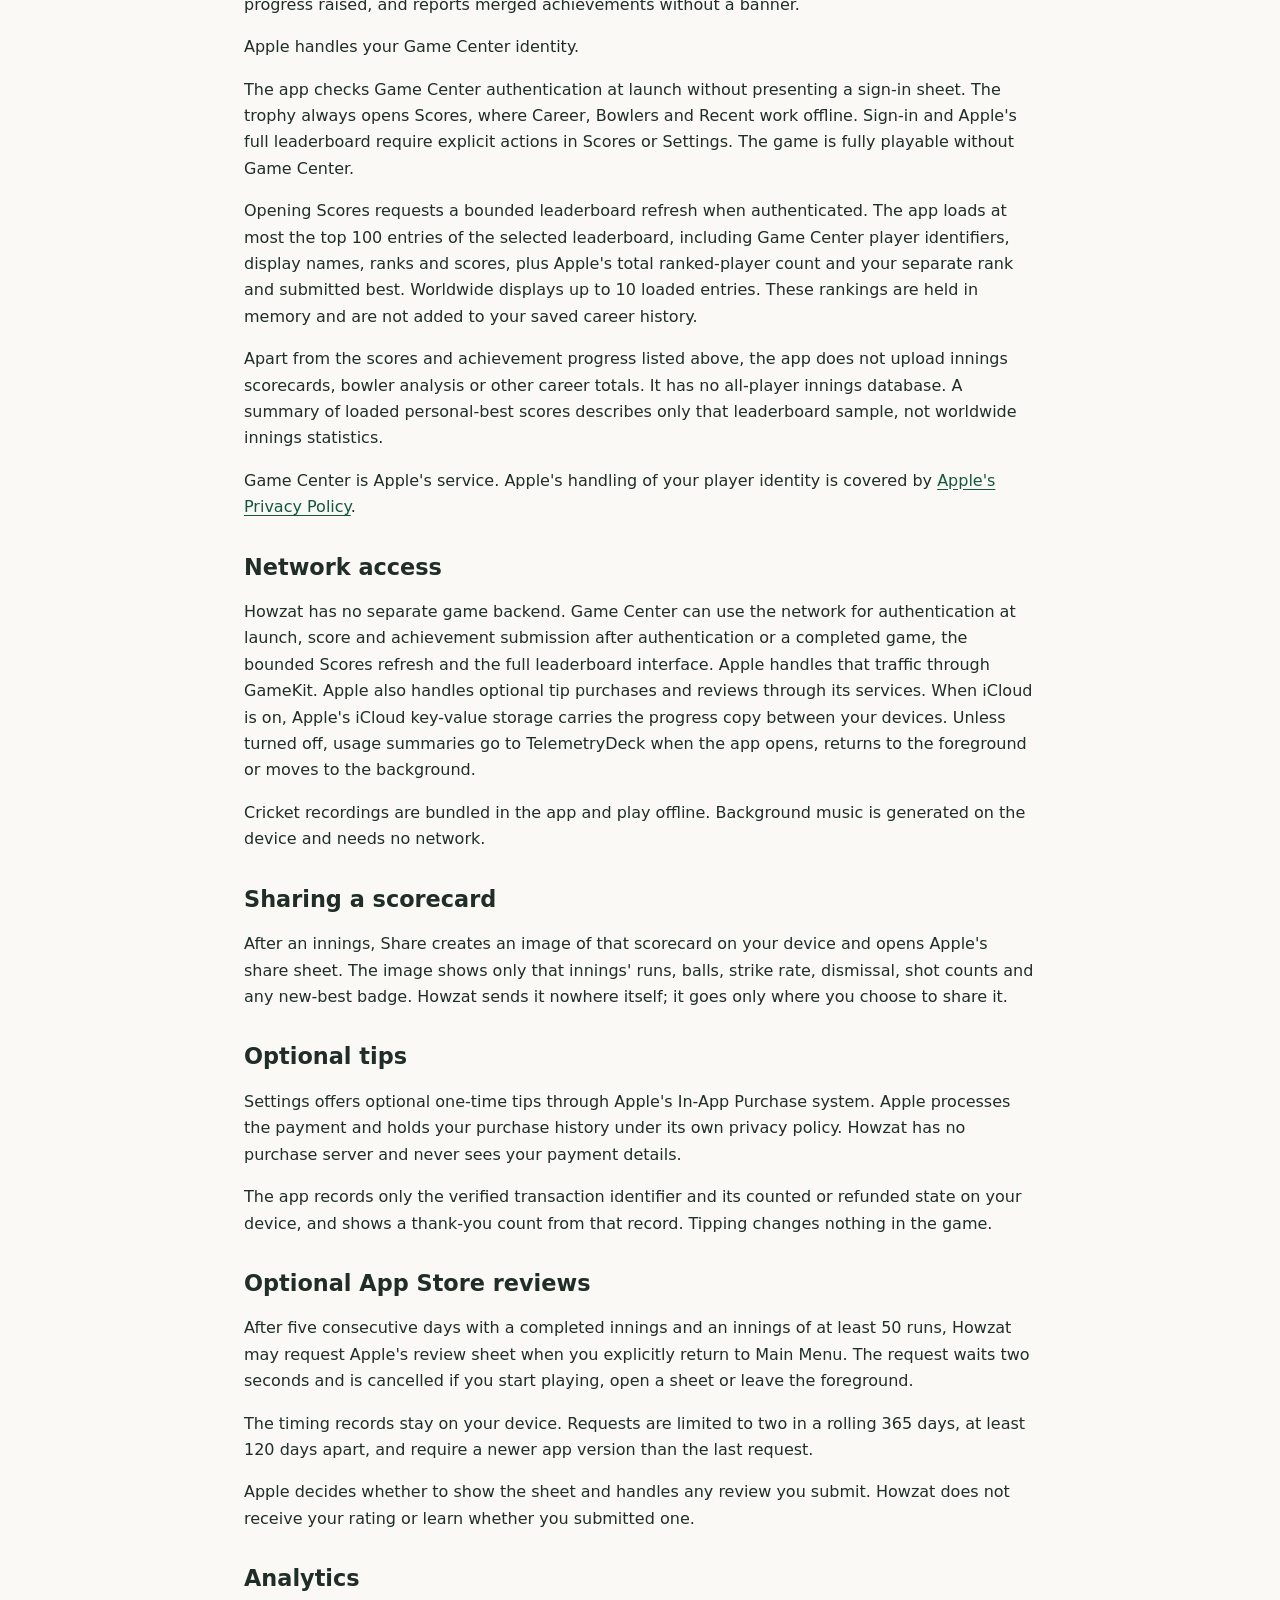
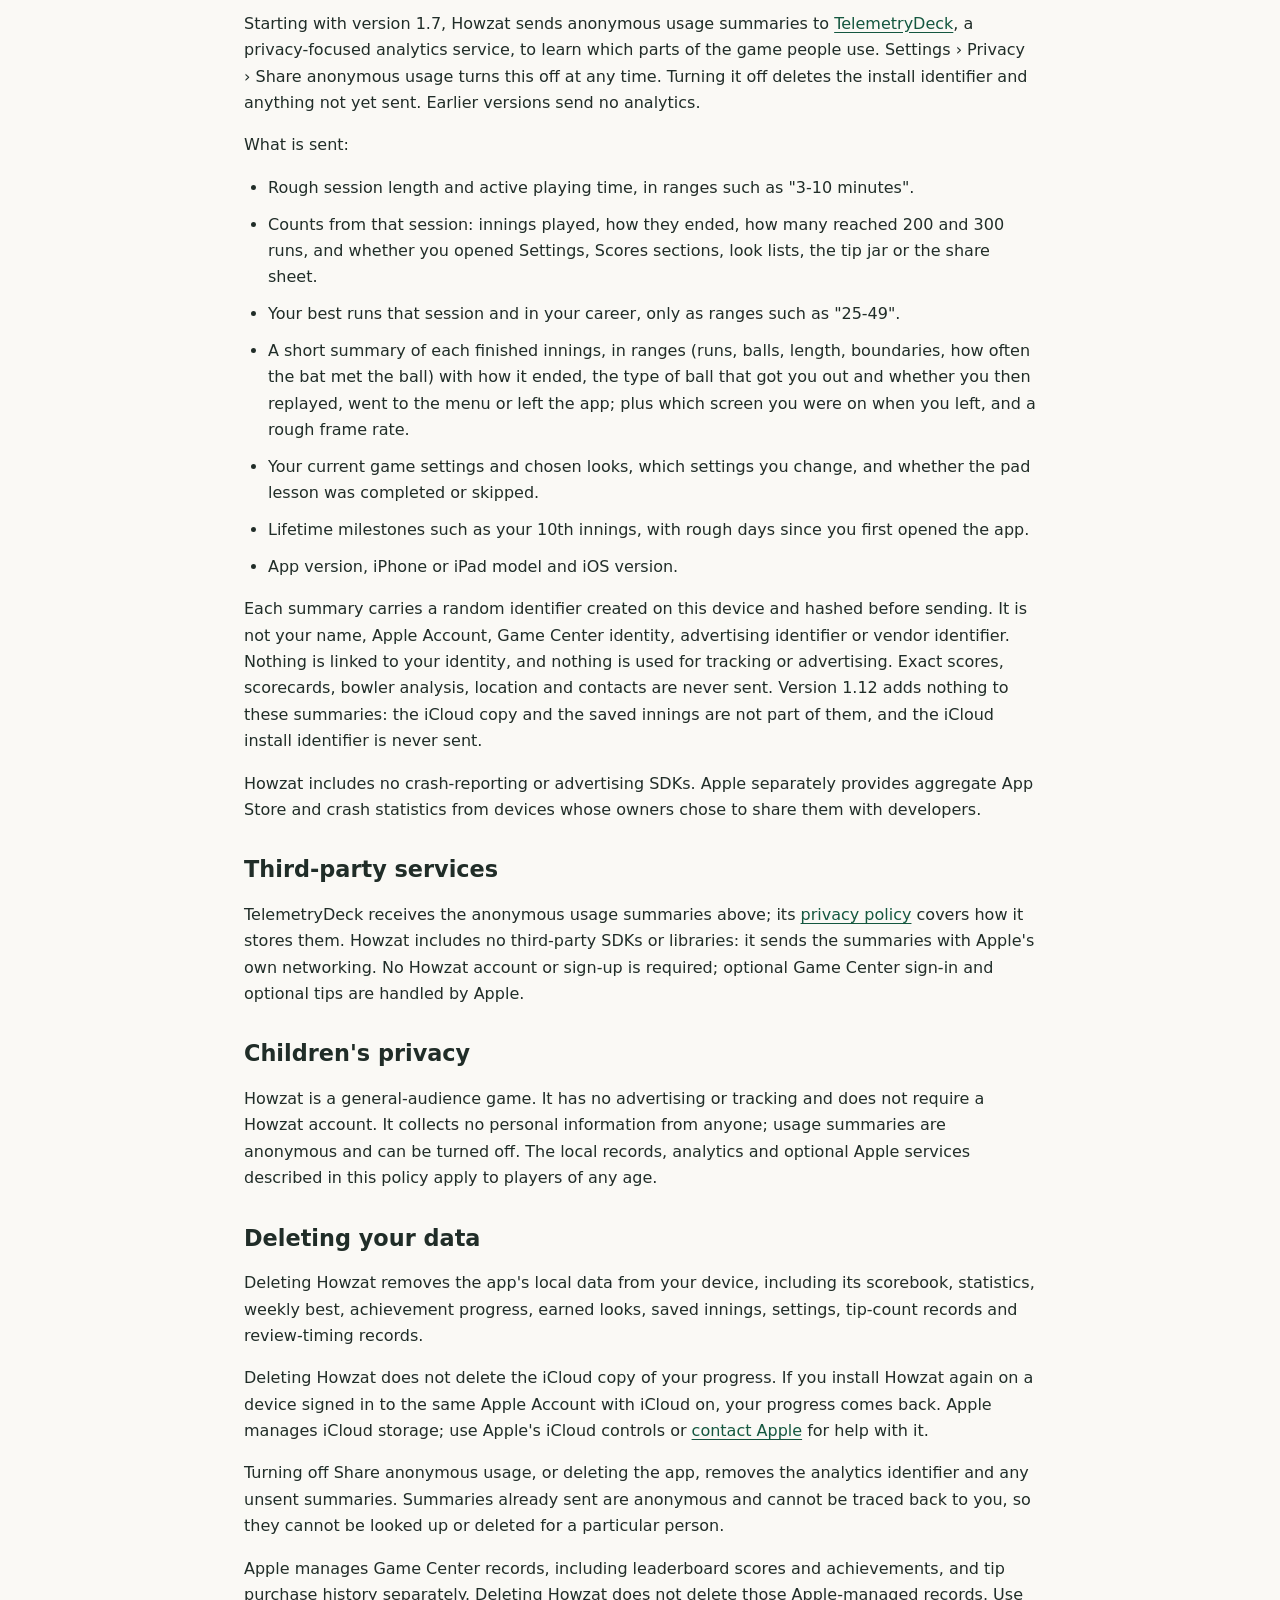
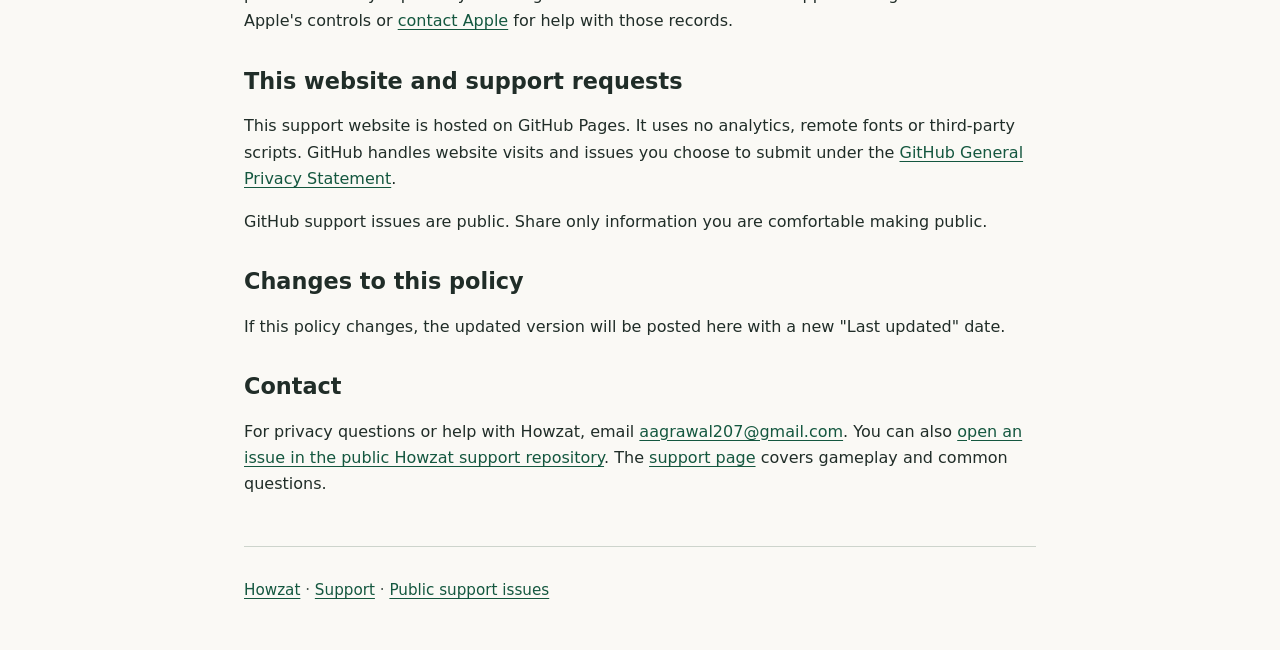
==== commit 2f7aadf2: "docs: Howzat 1.12 iCloud progress, resumed innings, iPad and Your player" ====
--- a/privacy.html
+++ b/privacy.html
@@ -3,7 +3,7 @@
 <head>
   <meta charset="utf-8">
   <meta name="viewport" content="width=device-width, initial-scale=1">
-  <meta name="description" content="Howzat's privacy policy: on-device records, optional Game Center leaderboards and achievements, anonymous usage analytics, sharing, tips and review requests, and data deletion.">
+  <meta name="description" content="Howzat's privacy policy: on-device records, the optional iCloud copy of your progress, optional Game Center leaderboards and achievements, anonymous usage analytics, sharing, tips and review requests, and data deletion.">
   <title>Privacy policy | Howzat</title>
   <link rel="stylesheet" href="styles.css">
 </head>
@@ -19,11 +19,11 @@
   </header>
   <main id="main">
     <h1>Privacy policy for Howzat</h1>
-    <p class="updated">Last updated: October 17, 2026</p>
+    <p class="updated">Last updated: October 23, 2026</p>
 
     <section aria-labelledby="summary-heading">
       <h2 id="summary-heading">The short version</h2>
-      <p>Howzat is a free cricket arcade game with no developer-operated game backend, ads or tracking. Your career scorebook and settings stay on your device. Apple's optional Game Center handles authentication, leaderboards and achievements; an already signed-in account can submit scores and achievement progress automatically.</p>
+      <p>Howzat is a free cricket arcade game for iPhone and iPad with no developer-operated game backend, ads or tracking. Your career scorebook and settings stay on your device. When iCloud is on, a copy of your progress is also kept in your own iCloud account so your devices can share it. Apple's optional Game Center handles authentication, leaderboards and achievements; an already signed-in account can submit scores and achievement progress automatically.</p>
       <p>Starting with version 1.7, the app sends anonymous usage summaries, such as how long you play and which screens you open, to help improve the game. They contain no name, account or exact scores, and you can turn them off in Settings.</p>
     </section>
 
@@ -32,32 +32,52 @@
       <p>Howzat saves the following locally using iOS's standard UserDefaults storage:</p>
       <ul>
         <li>Your best innings, measured by runs, and the strike rate from that game. A full best-innings scorecard is retained when available, even after it leaves the recent list.</li>
+        <li>Your top five innings by runs.</li>
         <li>Lifetime statistics: games played, total runs and total time played.</li>
         <li>Detailed career totals for fully recorded completed innings: innings count, cumulative runs, balls and 1/2/4/6-run shot counts.</li>
         <li>Per-bowler balls, runs, dismissals and shot outcomes for recorded innings. First-bounce length is grouped into 24 bands along the game's pitch; deliveries without a recorded bounce are counted separately. Cumulative bowler totals remain available after older scorecards leave the recent list.</li>
         <li>Up to 20 recent completed innings, with a local record identifier, completion date, runs, balls, strike rate, active duration, dismissal reason and shot counts. Scores displays the latest 10. Detailed career totals continue after older entries leave this list.</li>
         <li>This week's best innings (runs and strike rate). A new week starts every Monday at 00:00 UTC.</li>
-        <li>Achievement progress: which of the 12 achievements you have earned, your century count and how many weeks you have scored in. Kit colours and bat stickers unlock from these on-device achievements.</li>
-        <li>Your settings: effects, crowd and music sound switches, the chosen music track and which tracks are in the shuffle, haptics, bat size, footwork mode, Left/Right control side, player appearance, kit colour and bat sticker.</li>
+        <li>Achievement progress: which of the 12 achievements you have earned, your century count and how many weeks you have scored in. It also records which career goals you have reached and which new looks you have already seen. Kit pieces unlock from these on-device achievements and career goals.</li>
+        <li>An unfinished innings, so you can resume it after the app closes: its runs, balls, shots, milestones passed, the current bowler and spell, that innings' bowling results, playing time and start date. It stays on this device only and is not copied to iCloud. It is removed when a wicket ends the innings or you start a new one.</li>
+        <li>Your settings: bat size, Left/Right playing side, footwork mode, pause after boundaries, the Effects and Crowd sound switches, music volume, the chosen music track and which tracks are in the shuffle, and haptics.</li>
+        <li>Your player: face, skin tone, hair style and colour, facial hair and headwear, plus the kit, pads, gloves and bat design you wear.</li>
         <li>Whether you completed or skipped the first-play pad lesson.</li>
         <li>Optional tips: verified App Store transaction identifiers and whether each tip is counted or refunded, so a tip is not counted twice. Tips unlock no content or features.</li>
         <li>Review timing: the latest completed-play date and consecutive-day count, plus the two most recent review-request dates and last requested app version. These records limit how often the app asks for a review.</li>
         <li>Usage analytics (version 1.7 and later), unless you turn them off: a random install identifier, the date analytics first started on this device, and at most 64 summaries waiting to be sent.</li>
+        <li>iCloud sync records (version 1.12 and later): a random identifier for this install, a one-way hash of the device's vendor identifier that lets Howzat notice a backup restored onto a different device, and the progress last received from your other devices. The vendor identifier itself is not stored or sent.</li>
       </ul>
       <p>Earlier installs keep their known lifetime games, runs and best-innings snapshot. Historical balls, dates, shot counts and bowling detail that were not saved are not reconstructed. The scorebook labels partial history rather than treating missing records as zeros. Abandoned innings are not added to bowler history.</p>
-      <p>The local scorebook and settings are not uploaded. There is no iCloud sync for these records. Game Center maintains a separate leaderboard score when you use that service. Anonymous usage summaries contain only rough ranges, as described under Analytics.</p>
+      <p>Apart from the iCloud copy below, the local scorebook and settings are not uploaded. Game Center maintains a separate leaderboard score when you use that service. Anonymous usage summaries contain only rough ranges, as described under Analytics.</p>
+    </section>
+
+    <section aria-labelledby="icloud-heading">
+      <h2 id="icloud-heading">iCloud</h2>
+      <p>Starting with version 1.12, when iCloud is on, Howzat saves a copy of your career progress to your own iCloud account with Apple's iCloud key-value storage. Your progress then survives deleting the app or moving to a new device, and your iPhone and iPad share one career.</p>
+      <p>The copy holds:</p>
+      <ul>
+        <li>Your scorebook: lifetime and career totals, bowler totals, up to 20 recent innings, your best innings, your top five and this week's best.</li>
+        <li>Your achievements, career goals, earned looks and which new looks you have seen.</li>
+        <li>Your player's face, skin, hair, facial hair and headwear, and the kit you wear.</li>
+        <li>A random identifier for each install, so each device's totals are counted once.</li>
+      </ul>
+      <p>It does not include your other settings. Bat size, playing side, footwork, sound, music, haptics, pause after boundaries and the pad lesson stay on each device. An unfinished innings is never copied to iCloud.</p>
+      <p>Only your devices signed in to your Apple Account can read this copy. The developer has no access to it, and no Howzat server receives it. Apple stores it under <a href="https://www.apple.com/legal/privacy/">Apple's Privacy Policy</a>.</p>
+      <p>To keep progress on this device only, turn off iCloud for Howzat in the iOS Settings app, or sign out of iCloud. Settings &rsaquo; Career in Howzat then reads "iCloud is off; progress is saved on this device." The game works the same either way.</p>
     </section>
 
     <section aria-labelledby="game-center-heading">
       <h2 id="game-center-heading">Game Center</h2>
       <p>Howzat uses Apple's Game Center for optional global leaderboards and achievements:</p>
       <ul>
-        <li><strong>Best innings</strong> (<code>howzat.best</code>): all-time personal-best runs. Positive completed innings and your saved local best can be submitted.</li>
+        <li><strong>Best innings</strong> (<code>howzat.best</code>): all-time personal-best runs. Positive completed innings and your saved local best can be submitted. An innings recorded as Retired, when you start a new innings over a saved one, counts the same way.</li>
         <li><strong>This week</strong> (<code>howzat.best.weekly</code>): your best runs in the current week, restarting every Monday at 00:00 UTC. Only the current week's best is submitted.</li>
         <li><strong>Total runs</strong> (<code>howzat.career.runs</code>) and <strong>innings played</strong> (<code>howzat.career.innings</code>): your lifetime runs and number of finished innings, submitted after each innings and when you sign in.</li>
         <li><strong>Career average</strong> (<code>howzat.career.average</code>): submitted after you have 20 recorded innings, replacing your previous entry. Versions before 1.6 also submitted a career strike rate (<code>howzat.career.strikerate</code>); 1.6 and later no longer do.</li>
         <li><strong>12 achievements</strong> (<code>howzat.ach.*</code>): earned achievements and progress toward the career ones are reported after recorded innings and when you sign in.</li>
       </ul>
+      <p>When iCloud brings in progress from your other devices, Howzat submits only the figures that progress raised, and reports merged achievements without a banner.</p>
       <p>Apple handles your Game Center identity.</p>
       <p>The app checks Game Center authentication at launch without presenting a sign-in sheet. The trophy always opens Scores, where Career, Bowlers and Recent work offline. Sign-in and Apple's full leaderboard require explicit actions in Scores or Settings. The game is fully playable without Game Center.</p>
       <p>Opening Scores requests a bounded leaderboard refresh when authenticated. The app loads at most the top 100 entries of the selected leaderboard, including Game Center player identifiers, display names, ranks and scores, plus Apple's total ranked-player count and your separate rank and submitted best. Worldwide displays up to 10 loaded entries. These rankings are held in memory and are not added to your saved career history.</p>
@@ -67,7 +87,7 @@
 
     <section aria-labelledby="network-heading">
       <h2 id="network-heading">Network access</h2>
-      <p>Howzat has no separate game backend. Game Center can use the network for authentication at launch, score and achievement submission after authentication or a completed game, the bounded Scores refresh and the full leaderboard interface. Apple handles that traffic through GameKit. Apple also handles optional tip purchases and reviews through its services. Unless turned off, usage summaries go to TelemetryDeck when the app opens, returns to the foreground or moves to the background.</p>
+      <p>Howzat has no separate game backend. Game Center can use the network for authentication at launch, score and achievement submission after authentication or a completed game, the bounded Scores refresh and the full leaderboard interface. Apple handles that traffic through GameKit. Apple also handles optional tip purchases and reviews through its services. When iCloud is on, Apple's iCloud key-value storage carries the progress copy between your devices. Unless turned off, usage summaries go to TelemetryDeck when the app opens, returns to the foreground or moves to the background.</p>
       <p>Cricket recordings are bundled in the app and play offline. Background music is generated on the device and needs no network.</p>
     </section>
 
@@ -100,9 +120,9 @@
         <li>A short summary of each finished innings, in ranges (runs, balls, length, boundaries, how often the bat met the ball) with how it ended, the type of ball that got you out and whether you then replayed, went to the menu or left the app; plus which screen you were on when you left, and a rough frame rate.</li>
         <li>Your current game settings and chosen looks, which settings you change, and whether the pad lesson was completed or skipped.</li>
         <li>Lifetime milestones such as your 10th innings, with rough days since you first opened the app.</li>
-        <li>App version, iPhone model and iOS version.</li>
+        <li>App version, iPhone or iPad model and iOS version.</li>
       </ul>
-      <p>Each summary carries a random identifier created on this device and hashed before sending. It is not your name, Apple Account, Game Center identity, advertising identifier or vendor identifier. Nothing is linked to your identity, and nothing is used for tracking or advertising. Exact scores, scorecards, bowler analysis, location and contacts are never sent.</p>
+      <p>Each summary carries a random identifier created on this device and hashed before sending. It is not your name, Apple Account, Game Center identity, advertising identifier or vendor identifier. Nothing is linked to your identity, and nothing is used for tracking or advertising. Exact scores, scorecards, bowler analysis, location and contacts are never sent. Version 1.12 adds nothing to these summaries: the iCloud copy and the saved innings are not part of them, and the iCloud install identifier is never sent.</p>
       <p>Howzat includes no crash-reporting or advertising SDKs. Apple separately provides aggregate App Store and crash statistics from devices whose owners chose to share them with developers.</p>
     </section>
 
@@ -118,7 +138,8 @@
 
     <section aria-labelledby="deletion-heading">
       <h2 id="deletion-heading">Deleting your data</h2>
-      <p>Deleting Howzat removes the app's local data from your device, including its scorebook, statistics, weekly best, achievement progress, earned looks, settings, tip-count records and review-timing records.</p>
+      <p>Deleting Howzat removes the app's local data from your device, including its scorebook, statistics, weekly best, achievement progress, earned looks, saved innings, settings, tip-count records and review-timing records.</p>
+      <p>Deleting Howzat does not delete the iCloud copy of your progress. If you install Howzat again on a device signed in to the same Apple Account with iCloud on, your progress comes back. Apple manages iCloud storage; use Apple's iCloud controls or <a href="https://support.apple.com/">contact Apple</a> for help with it.</p>
       <p>Turning off Share anonymous usage, or deleting the app, removes the analytics identifier and any unsent summaries. Summaries already sent are anonymous and cannot be traced back to you, so they cannot be looked up or deleted for a particular person.</p>
       <p>Apple manages Game Center records, including leaderboard scores and achievements, and tip purchase history separately. Deleting Howzat does not delete those Apple-managed records. Use Apple's controls or <a href="https://support.apple.com/">contact Apple</a> for help with those records.</p>
     </section>
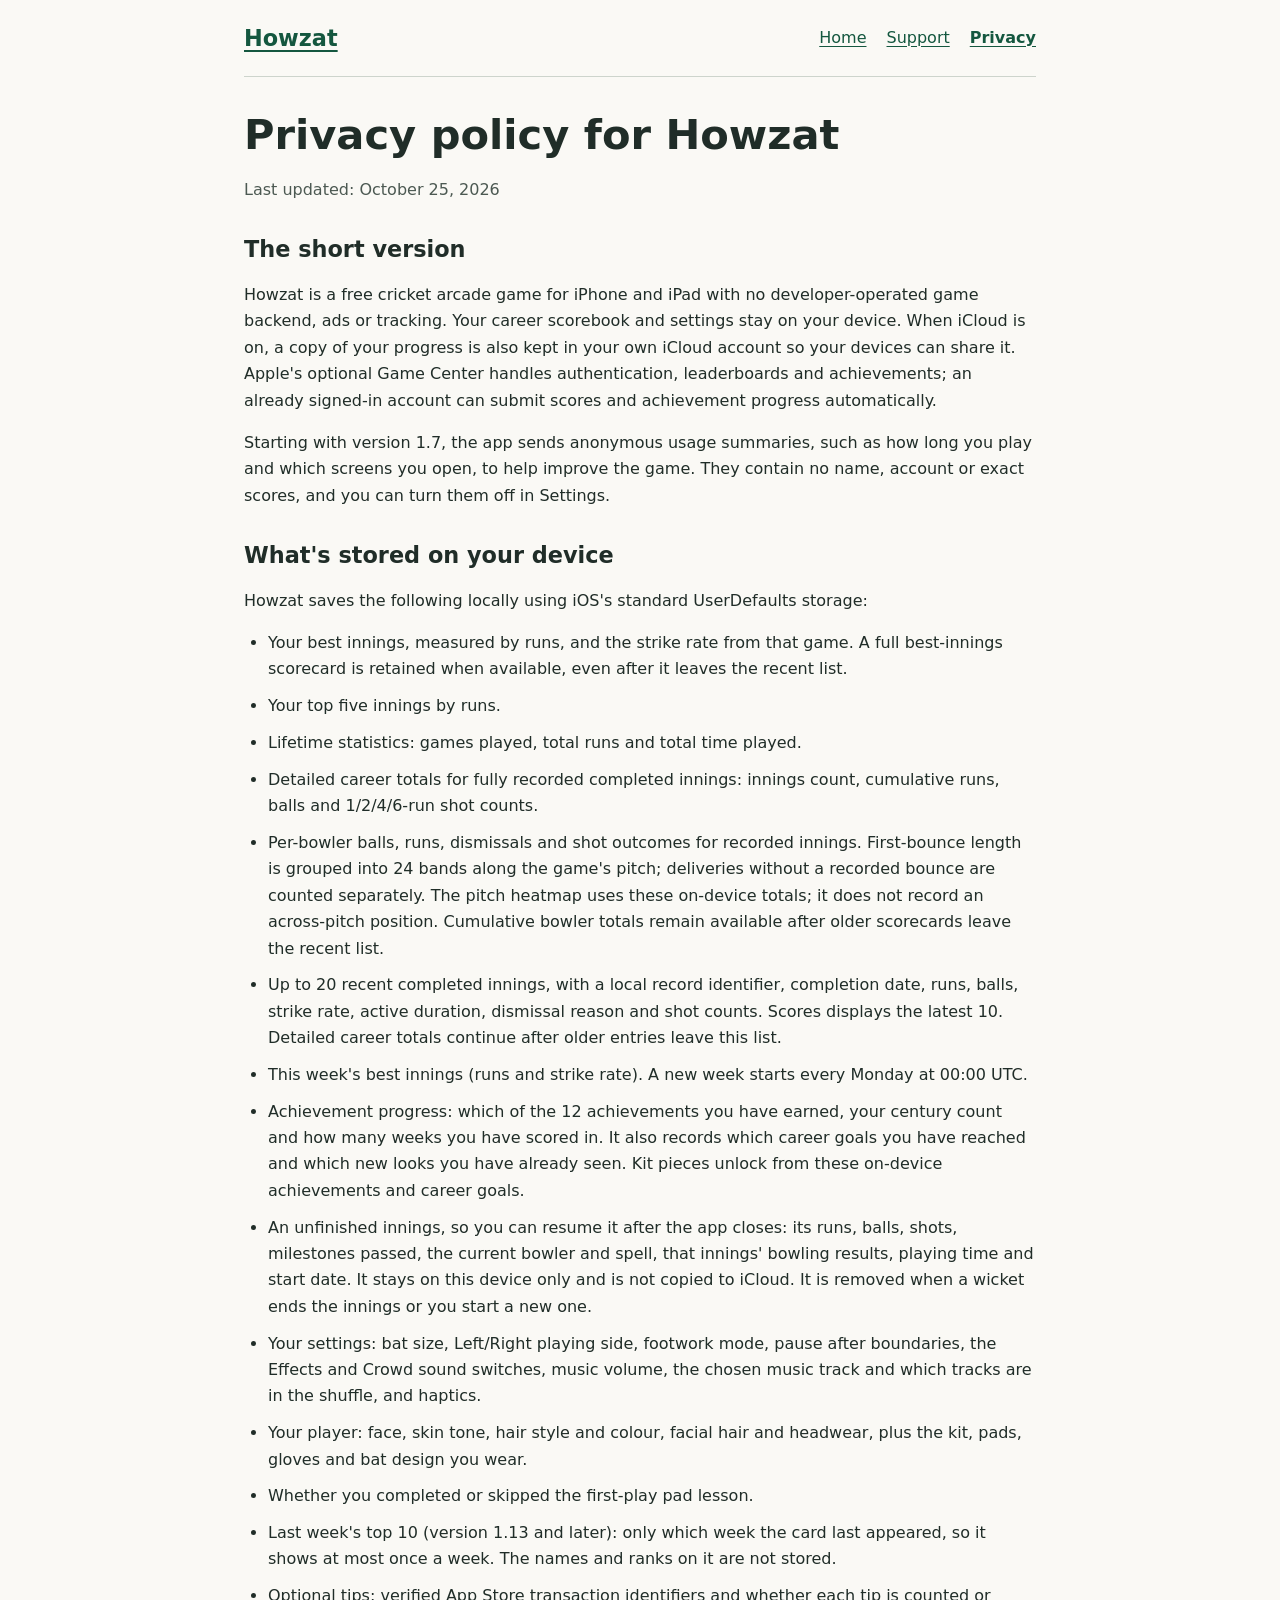
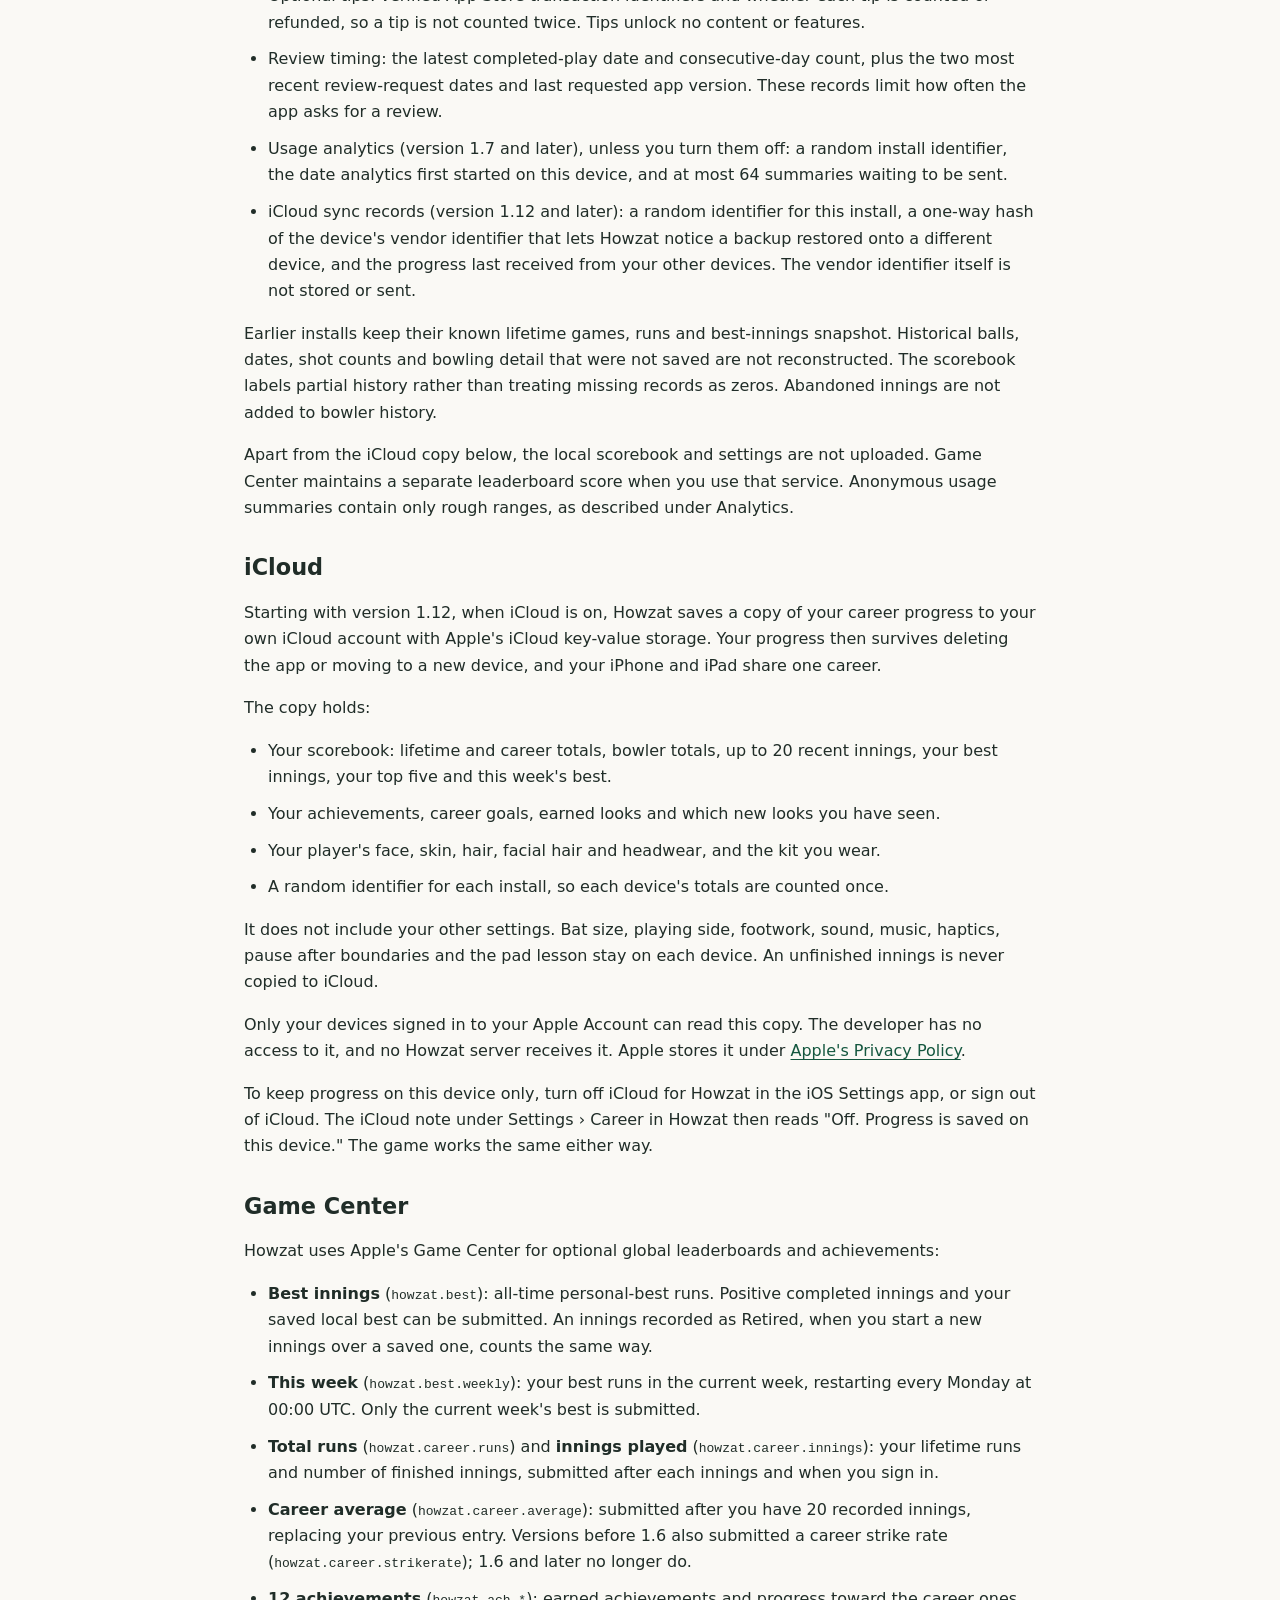
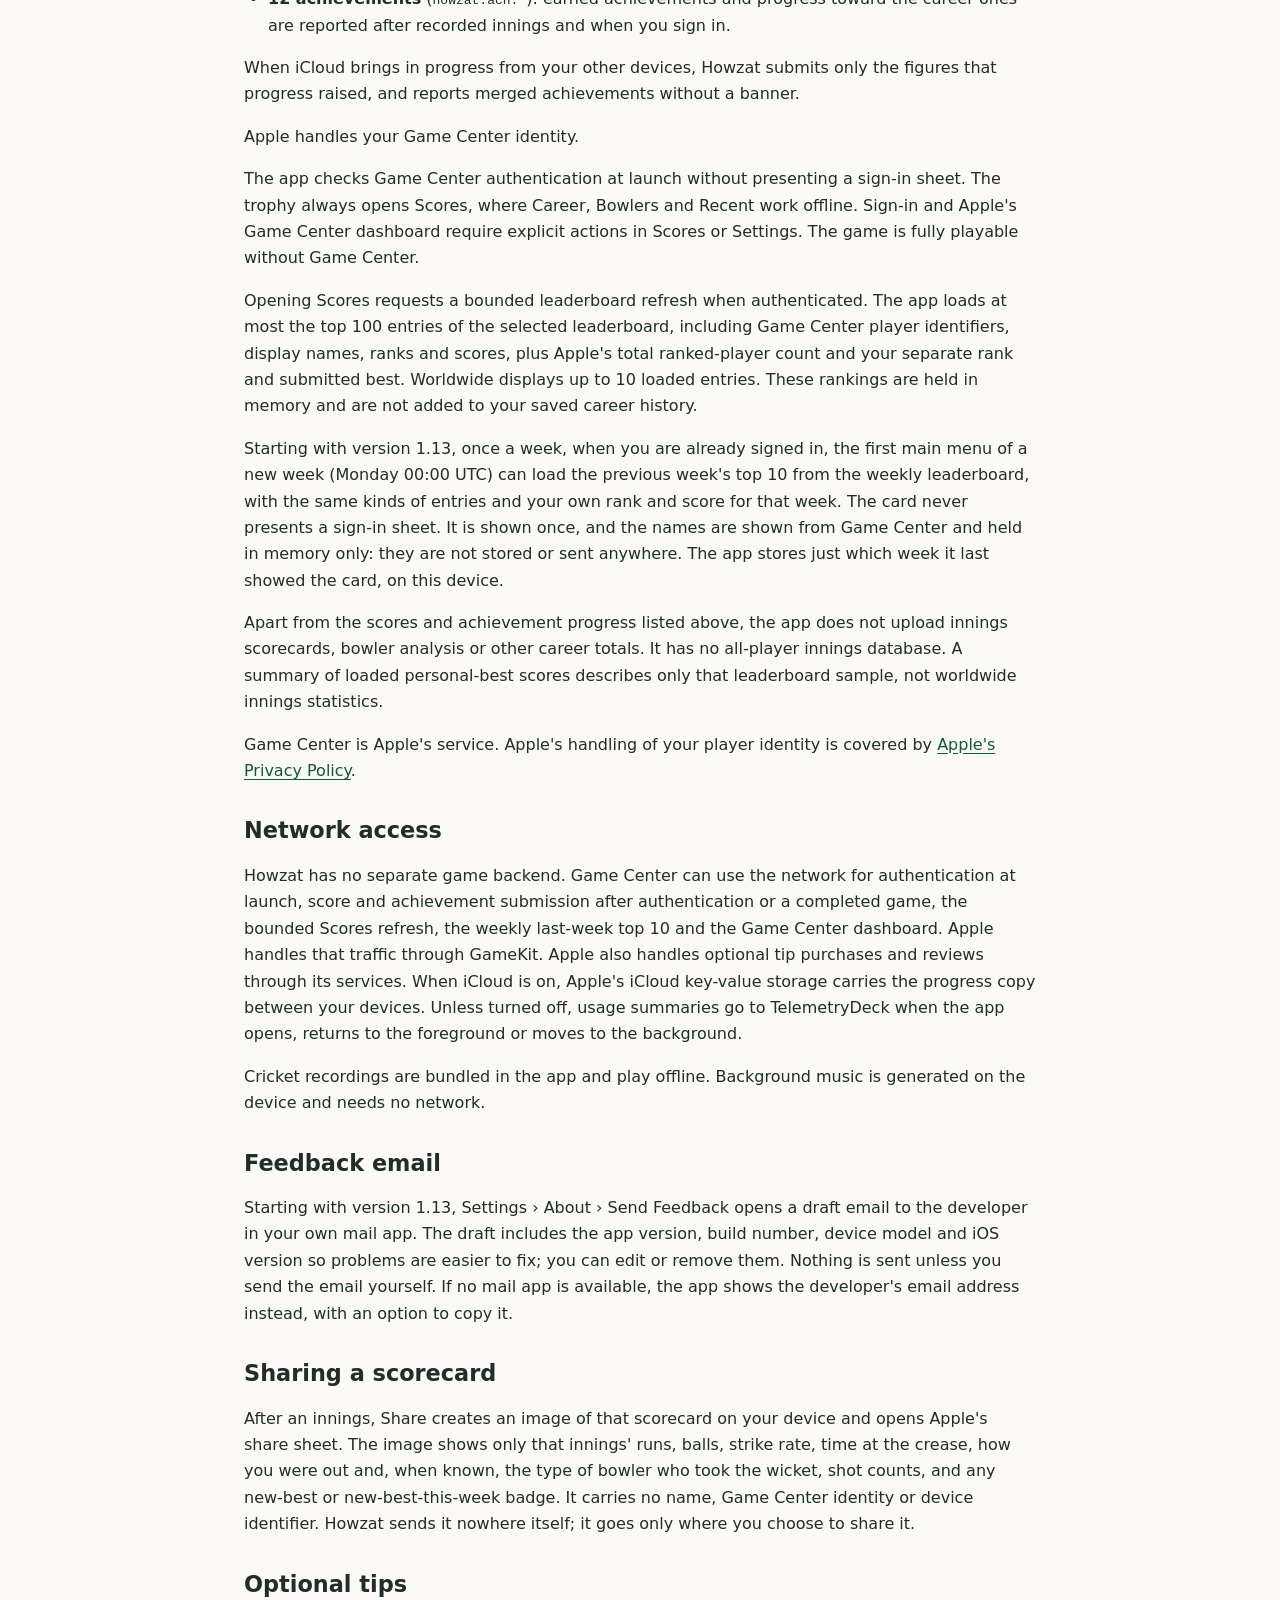
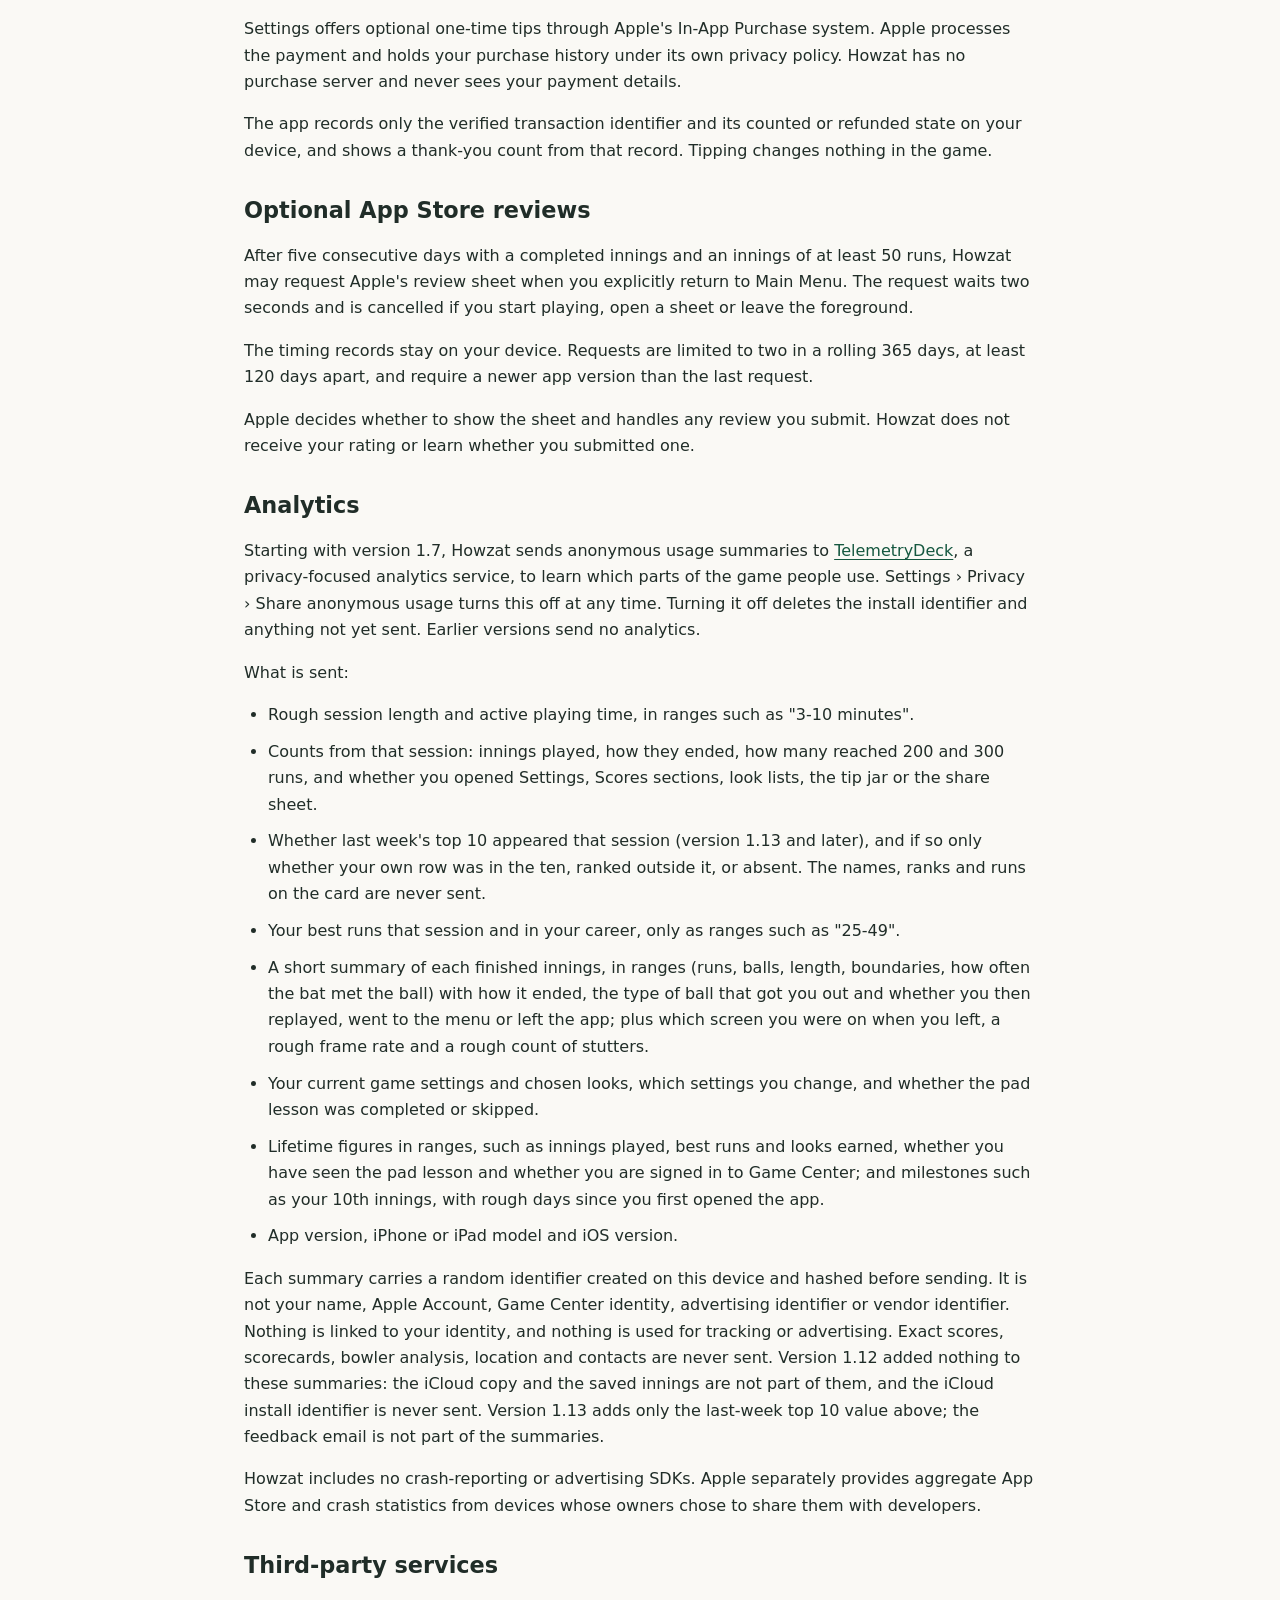
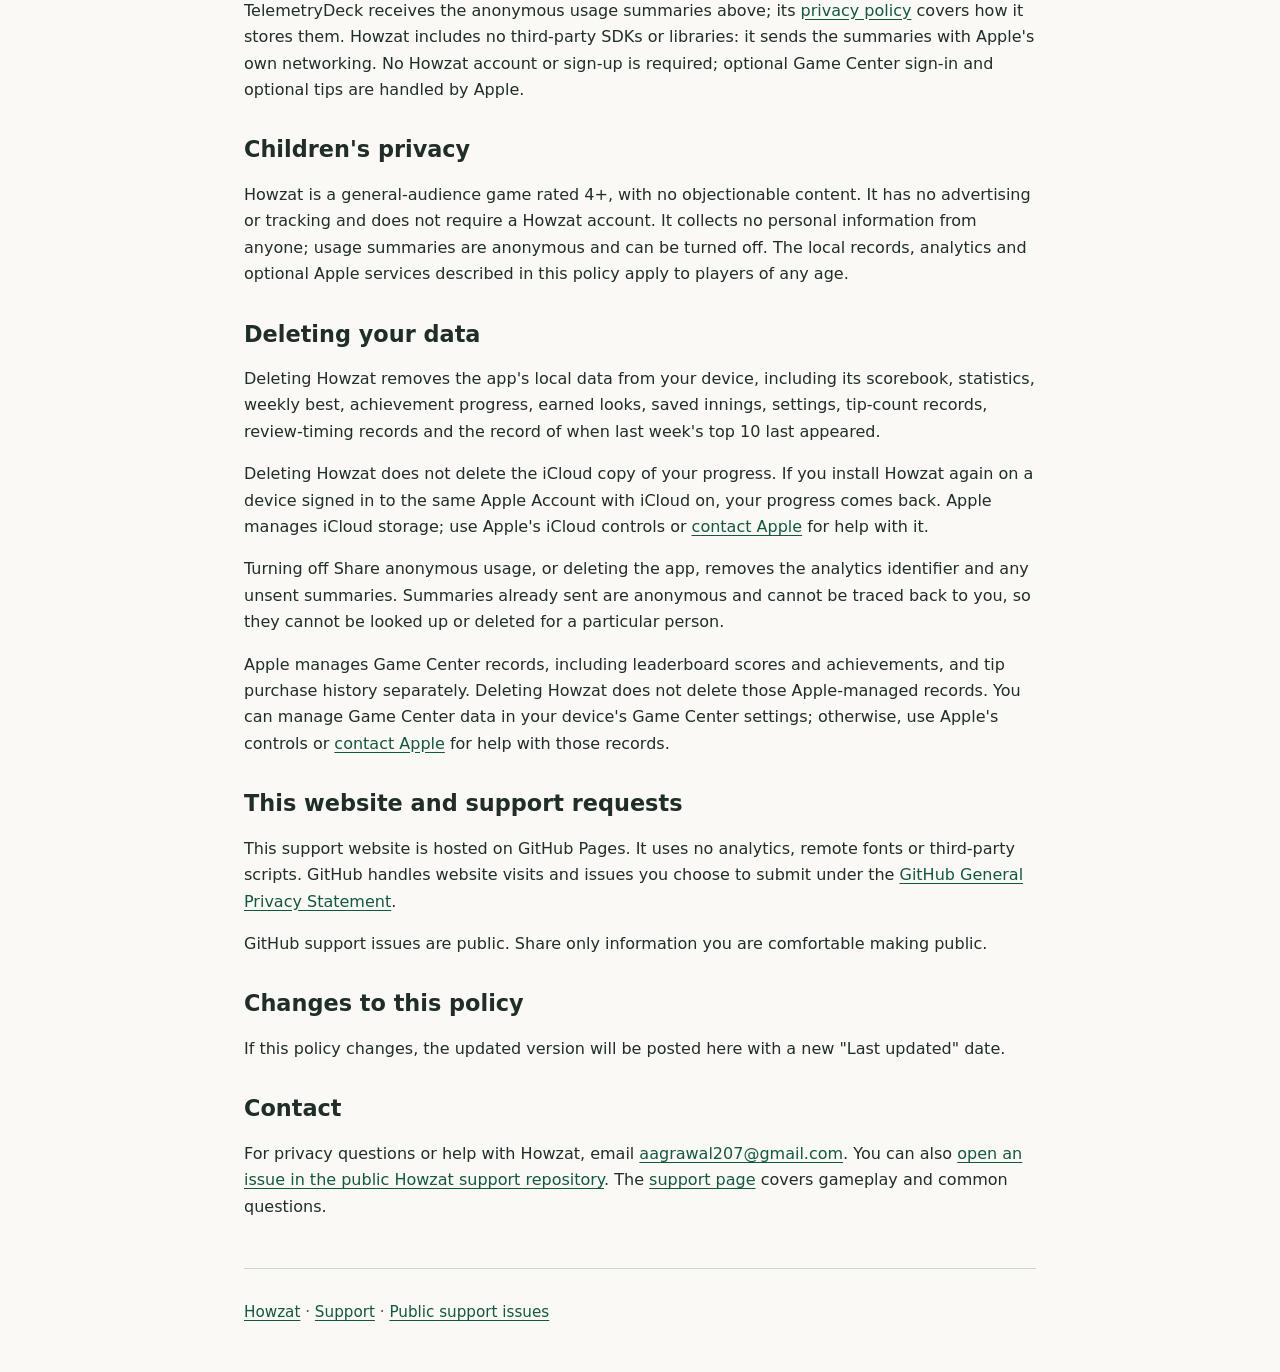
==== commit 6e93c25c: "Howzat 1.13: new look, last week's top 10, Send Feedback, new hair; privacy feedback email and summa" ====
--- a/privacy.html
+++ b/privacy.html
@@ -3,7 +3,7 @@
 <head>
   <meta charset="utf-8">
   <meta name="viewport" content="width=device-width, initial-scale=1">
-  <meta name="description" content="Howzat's privacy policy: on-device records, the optional iCloud copy of your progress, optional Game Center leaderboards and achievements, anonymous usage analytics, sharing, tips and review requests, and data deletion.">
+  <meta name="description" content="Howzat's privacy policy: on-device records, the optional iCloud copy of your progress, optional Game Center leaderboards and achievements, anonymous usage analytics, the feedback email, sharing, tips and review requests, and data deletion.">
   <title>Privacy policy | Howzat</title>
   <link rel="stylesheet" href="styles.css">
 </head>
@@ -19,7 +19,7 @@
   </header>
   <main id="main">
     <h1>Privacy policy for Howzat</h1>
-    <p class="updated">Last updated: October 23, 2026</p>
+    <p class="updated">Last updated: October 25, 2026</p>
 
     <section aria-labelledby="summary-heading">
       <h2 id="summary-heading">The short version</h2>
@@ -35,7 +35,7 @@
         <li>Your top five innings by runs.</li>
         <li>Lifetime statistics: games played, total runs and total time played.</li>
         <li>Detailed career totals for fully recorded completed innings: innings count, cumulative runs, balls and 1/2/4/6-run shot counts.</li>
-        <li>Per-bowler balls, runs, dismissals and shot outcomes for recorded innings. First-bounce length is grouped into 24 bands along the game's pitch; deliveries without a recorded bounce are counted separately. Cumulative bowler totals remain available after older scorecards leave the recent list.</li>
+        <li>Per-bowler balls, runs, dismissals and shot outcomes for recorded innings. First-bounce length is grouped into 24 bands along the game's pitch; deliveries without a recorded bounce are counted separately. The pitch heatmap uses these on-device totals; it does not record an across-pitch position. Cumulative bowler totals remain available after older scorecards leave the recent list.</li>
         <li>Up to 20 recent completed innings, with a local record identifier, completion date, runs, balls, strike rate, active duration, dismissal reason and shot counts. Scores displays the latest 10. Detailed career totals continue after older entries leave this list.</li>
         <li>This week's best innings (runs and strike rate). A new week starts every Monday at 00:00 UTC.</li>
         <li>Achievement progress: which of the 12 achievements you have earned, your century count and how many weeks you have scored in. It also records which career goals you have reached and which new looks you have already seen. Kit pieces unlock from these on-device achievements and career goals.</li>
@@ -43,6 +43,7 @@
         <li>Your settings: bat size, Left/Right playing side, footwork mode, pause after boundaries, the Effects and Crowd sound switches, music volume, the chosen music track and which tracks are in the shuffle, and haptics.</li>
         <li>Your player: face, skin tone, hair style and colour, facial hair and headwear, plus the kit, pads, gloves and bat design you wear.</li>
         <li>Whether you completed or skipped the first-play pad lesson.</li>
+        <li>Last week's top 10 (version 1.13 and later): only which week the card last appeared, so it shows at most once a week. The names and ranks on it are not stored.</li>
         <li>Optional tips: verified App Store transaction identifiers and whether each tip is counted or refunded, so a tip is not counted twice. Tips unlock no content or features.</li>
         <li>Review timing: the latest completed-play date and consecutive-day count, plus the two most recent review-request dates and last requested app version. These records limit how often the app asks for a review.</li>
         <li>Usage analytics (version 1.7 and later), unless you turn them off: a random install identifier, the date analytics first started on this device, and at most 64 summaries waiting to be sent.</li>
@@ -64,7 +65,7 @@
       </ul>
       <p>It does not include your other settings. Bat size, playing side, footwork, sound, music, haptics, pause after boundaries and the pad lesson stay on each device. An unfinished innings is never copied to iCloud.</p>
       <p>Only your devices signed in to your Apple Account can read this copy. The developer has no access to it, and no Howzat server receives it. Apple stores it under <a href="https://www.apple.com/legal/privacy/">Apple's Privacy Policy</a>.</p>
-      <p>To keep progress on this device only, turn off iCloud for Howzat in the iOS Settings app, or sign out of iCloud. Settings &rsaquo; Career in Howzat then reads "iCloud is off; progress is saved on this device." The game works the same either way.</p>
+      <p>To keep progress on this device only, turn off iCloud for Howzat in the iOS Settings app, or sign out of iCloud. The iCloud note under Settings &rsaquo; Career in Howzat then reads "Off. Progress is saved on this device." The game works the same either way.</p>
     </section>
 
     <section aria-labelledby="game-center-heading">
@@ -79,21 +80,27 @@
       </ul>
       <p>When iCloud brings in progress from your other devices, Howzat submits only the figures that progress raised, and reports merged achievements without a banner.</p>
       <p>Apple handles your Game Center identity.</p>
-      <p>The app checks Game Center authentication at launch without presenting a sign-in sheet. The trophy always opens Scores, where Career, Bowlers and Recent work offline. Sign-in and Apple's full leaderboard require explicit actions in Scores or Settings. The game is fully playable without Game Center.</p>
+      <p>The app checks Game Center authentication at launch without presenting a sign-in sheet. The trophy always opens Scores, where Career, Bowlers and Recent work offline. Sign-in and Apple's Game Center dashboard require explicit actions in Scores or Settings. The game is fully playable without Game Center.</p>
       <p>Opening Scores requests a bounded leaderboard refresh when authenticated. The app loads at most the top 100 entries of the selected leaderboard, including Game Center player identifiers, display names, ranks and scores, plus Apple's total ranked-player count and your separate rank and submitted best. Worldwide displays up to 10 loaded entries. These rankings are held in memory and are not added to your saved career history.</p>
+      <p>Starting with version 1.13, once a week, when you are already signed in, the first main menu of a new week (Monday 00:00 UTC) can load the previous week's top 10 from the weekly leaderboard, with the same kinds of entries and your own rank and score for that week. The card never presents a sign-in sheet. It is shown once, and the names are shown from Game Center and held in memory only: they are not stored or sent anywhere. The app stores just which week it last showed the card, on this device.</p>
       <p>Apart from the scores and achievement progress listed above, the app does not upload innings scorecards, bowler analysis or other career totals. It has no all-player innings database. A summary of loaded personal-best scores describes only that leaderboard sample, not worldwide innings statistics.</p>
       <p>Game Center is Apple's service. Apple's handling of your player identity is covered by <a href="https://www.apple.com/legal/privacy/">Apple's Privacy Policy</a>.</p>
     </section>
 
     <section aria-labelledby="network-heading">
       <h2 id="network-heading">Network access</h2>
-      <p>Howzat has no separate game backend. Game Center can use the network for authentication at launch, score and achievement submission after authentication or a completed game, the bounded Scores refresh and the full leaderboard interface. Apple handles that traffic through GameKit. Apple also handles optional tip purchases and reviews through its services. When iCloud is on, Apple's iCloud key-value storage carries the progress copy between your devices. Unless turned off, usage summaries go to TelemetryDeck when the app opens, returns to the foreground or moves to the background.</p>
+      <p>Howzat has no separate game backend. Game Center can use the network for authentication at launch, score and achievement submission after authentication or a completed game, the bounded Scores refresh, the weekly last-week top 10 and the Game Center dashboard. Apple handles that traffic through GameKit. Apple also handles optional tip purchases and reviews through its services. When iCloud is on, Apple's iCloud key-value storage carries the progress copy between your devices. Unless turned off, usage summaries go to TelemetryDeck when the app opens, returns to the foreground or moves to the background.</p>
       <p>Cricket recordings are bundled in the app and play offline. Background music is generated on the device and needs no network.</p>
+    </section>
+
+    <section aria-labelledby="feedback-heading">
+      <h2 id="feedback-heading">Feedback email</h2>
+      <p>Starting with version 1.13, Settings &rsaquo; About &rsaquo; Send Feedback opens a draft email to the developer in your own mail app. The draft includes the app version, build number, device model and iOS version so problems are easier to fix; you can edit or remove them. Nothing is sent unless you send the email yourself. If no mail app is available, the app shows the developer's email address instead, with an option to copy it.</p>
     </section>
 
     <section aria-labelledby="share-heading">
       <h2 id="share-heading">Sharing a scorecard</h2>
-      <p>After an innings, Share creates an image of that scorecard on your device and opens Apple's share sheet. The image shows only that innings' runs, balls, strike rate, dismissal, shot counts and any new-best badge. Howzat sends it nowhere itself; it goes only where you choose to share it.</p>
+      <p>After an innings, Share creates an image of that scorecard on your device and opens Apple's share sheet. The image shows only that innings' runs, balls, strike rate, time at the crease, how you were out and, when known, the type of bowler who took the wicket, shot counts, and any new-best or new-best-this-week badge. It carries no name, Game Center identity or device identifier. Howzat sends it nowhere itself; it goes only where you choose to share it.</p>
     </section>
 
     <section aria-labelledby="tips-heading">
@@ -116,13 +123,14 @@
       <ul>
         <li>Rough session length and active playing time, in ranges such as "3-10 minutes".</li>
         <li>Counts from that session: innings played, how they ended, how many reached 200 and 300 runs, and whether you opened Settings, Scores sections, look lists, the tip jar or the share sheet.</li>
+        <li>Whether last week's top 10 appeared that session (version 1.13 and later), and if so only whether your own row was in the ten, ranked outside it, or absent. The names, ranks and runs on the card are never sent.</li>
         <li>Your best runs that session and in your career, only as ranges such as "25-49".</li>
-        <li>A short summary of each finished innings, in ranges (runs, balls, length, boundaries, how often the bat met the ball) with how it ended, the type of ball that got you out and whether you then replayed, went to the menu or left the app; plus which screen you were on when you left, and a rough frame rate.</li>
+        <li>A short summary of each finished innings, in ranges (runs, balls, length, boundaries, how often the bat met the ball) with how it ended, the type of ball that got you out and whether you then replayed, went to the menu or left the app; plus which screen you were on when you left, a rough frame rate and a rough count of stutters.</li>
         <li>Your current game settings and chosen looks, which settings you change, and whether the pad lesson was completed or skipped.</li>
-        <li>Lifetime milestones such as your 10th innings, with rough days since you first opened the app.</li>
+        <li>Lifetime figures in ranges, such as innings played, best runs and looks earned, whether you have seen the pad lesson and whether you are signed in to Game Center; and milestones such as your 10th innings, with rough days since you first opened the app.</li>
         <li>App version, iPhone or iPad model and iOS version.</li>
       </ul>
-      <p>Each summary carries a random identifier created on this device and hashed before sending. It is not your name, Apple Account, Game Center identity, advertising identifier or vendor identifier. Nothing is linked to your identity, and nothing is used for tracking or advertising. Exact scores, scorecards, bowler analysis, location and contacts are never sent. Version 1.12 adds nothing to these summaries: the iCloud copy and the saved innings are not part of them, and the iCloud install identifier is never sent.</p>
+      <p>Each summary carries a random identifier created on this device and hashed before sending. It is not your name, Apple Account, Game Center identity, advertising identifier or vendor identifier. Nothing is linked to your identity, and nothing is used for tracking or advertising. Exact scores, scorecards, bowler analysis, location and contacts are never sent. Version 1.12 added nothing to these summaries: the iCloud copy and the saved innings are not part of them, and the iCloud install identifier is never sent. Version 1.13 adds only the last-week top 10 value above; the feedback email is not part of the summaries.</p>
       <p>Howzat includes no crash-reporting or advertising SDKs. Apple separately provides aggregate App Store and crash statistics from devices whose owners chose to share them with developers.</p>
     </section>
 
@@ -133,15 +141,15 @@
 
     <section aria-labelledby="children-heading">
       <h2 id="children-heading">Children's privacy</h2>
-      <p>Howzat is a general-audience game. It has no advertising or tracking and does not require a Howzat account. It collects no personal information from anyone; usage summaries are anonymous and can be turned off. The local records, analytics and optional Apple services described in this policy apply to players of any age.</p>
+      <p>Howzat is a general-audience game rated 4+, with no objectionable content. It has no advertising or tracking and does not require a Howzat account. It collects no personal information from anyone; usage summaries are anonymous and can be turned off. The local records, analytics and optional Apple services described in this policy apply to players of any age.</p>
     </section>
 
     <section aria-labelledby="deletion-heading">
       <h2 id="deletion-heading">Deleting your data</h2>
-      <p>Deleting Howzat removes the app's local data from your device, including its scorebook, statistics, weekly best, achievement progress, earned looks, saved innings, settings, tip-count records and review-timing records.</p>
+      <p>Deleting Howzat removes the app's local data from your device, including its scorebook, statistics, weekly best, achievement progress, earned looks, saved innings, settings, tip-count records, review-timing records and the record of when last week's top 10 last appeared.</p>
       <p>Deleting Howzat does not delete the iCloud copy of your progress. If you install Howzat again on a device signed in to the same Apple Account with iCloud on, your progress comes back. Apple manages iCloud storage; use Apple's iCloud controls or <a href="https://support.apple.com/">contact Apple</a> for help with it.</p>
       <p>Turning off Share anonymous usage, or deleting the app, removes the analytics identifier and any unsent summaries. Summaries already sent are anonymous and cannot be traced back to you, so they cannot be looked up or deleted for a particular person.</p>
-      <p>Apple manages Game Center records, including leaderboard scores and achievements, and tip purchase history separately. Deleting Howzat does not delete those Apple-managed records. Use Apple's controls or <a href="https://support.apple.com/">contact Apple</a> for help with those records.</p>
+      <p>Apple manages Game Center records, including leaderboard scores and achievements, and tip purchase history separately. Deleting Howzat does not delete those Apple-managed records. You can manage Game Center data in your device's Game Center settings; otherwise, use Apple's controls or <a href="https://support.apple.com/">contact Apple</a> for help with those records.</p>
     </section>
 
     <section aria-labelledby="website-heading">
